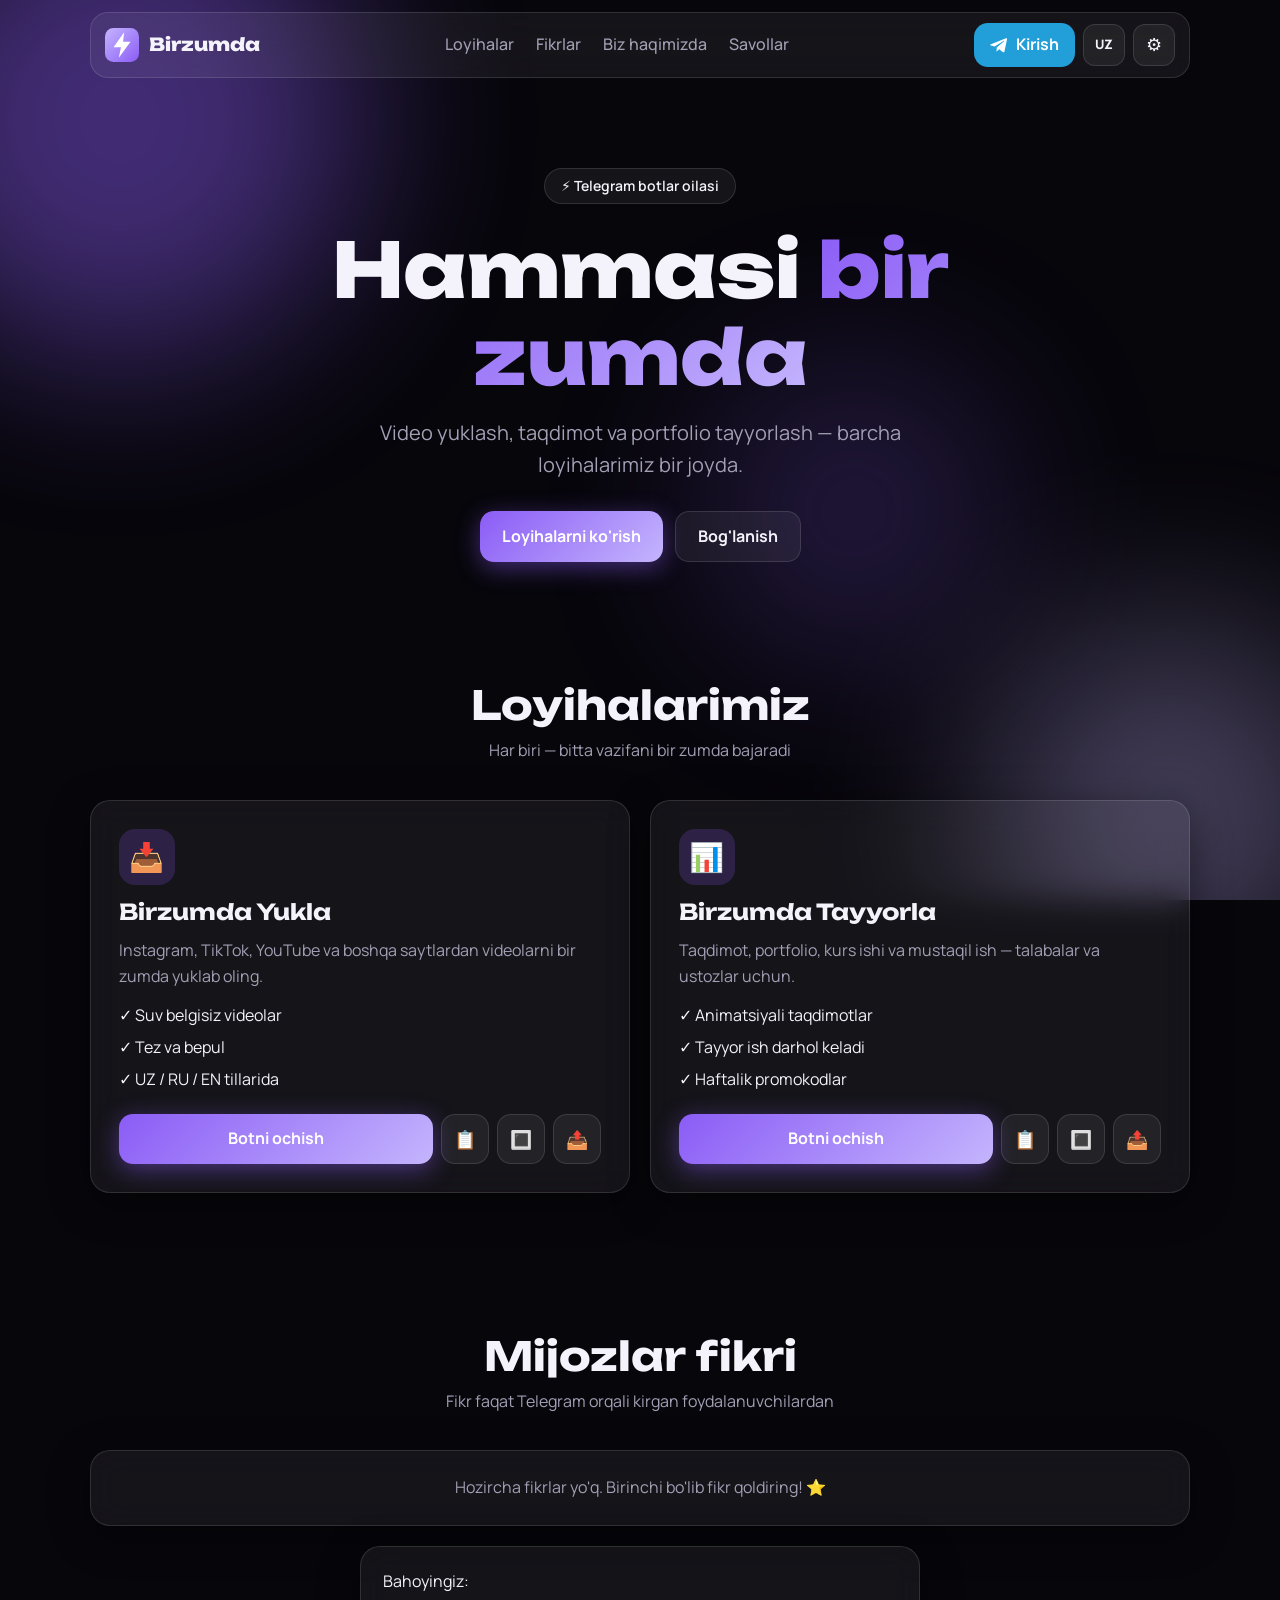
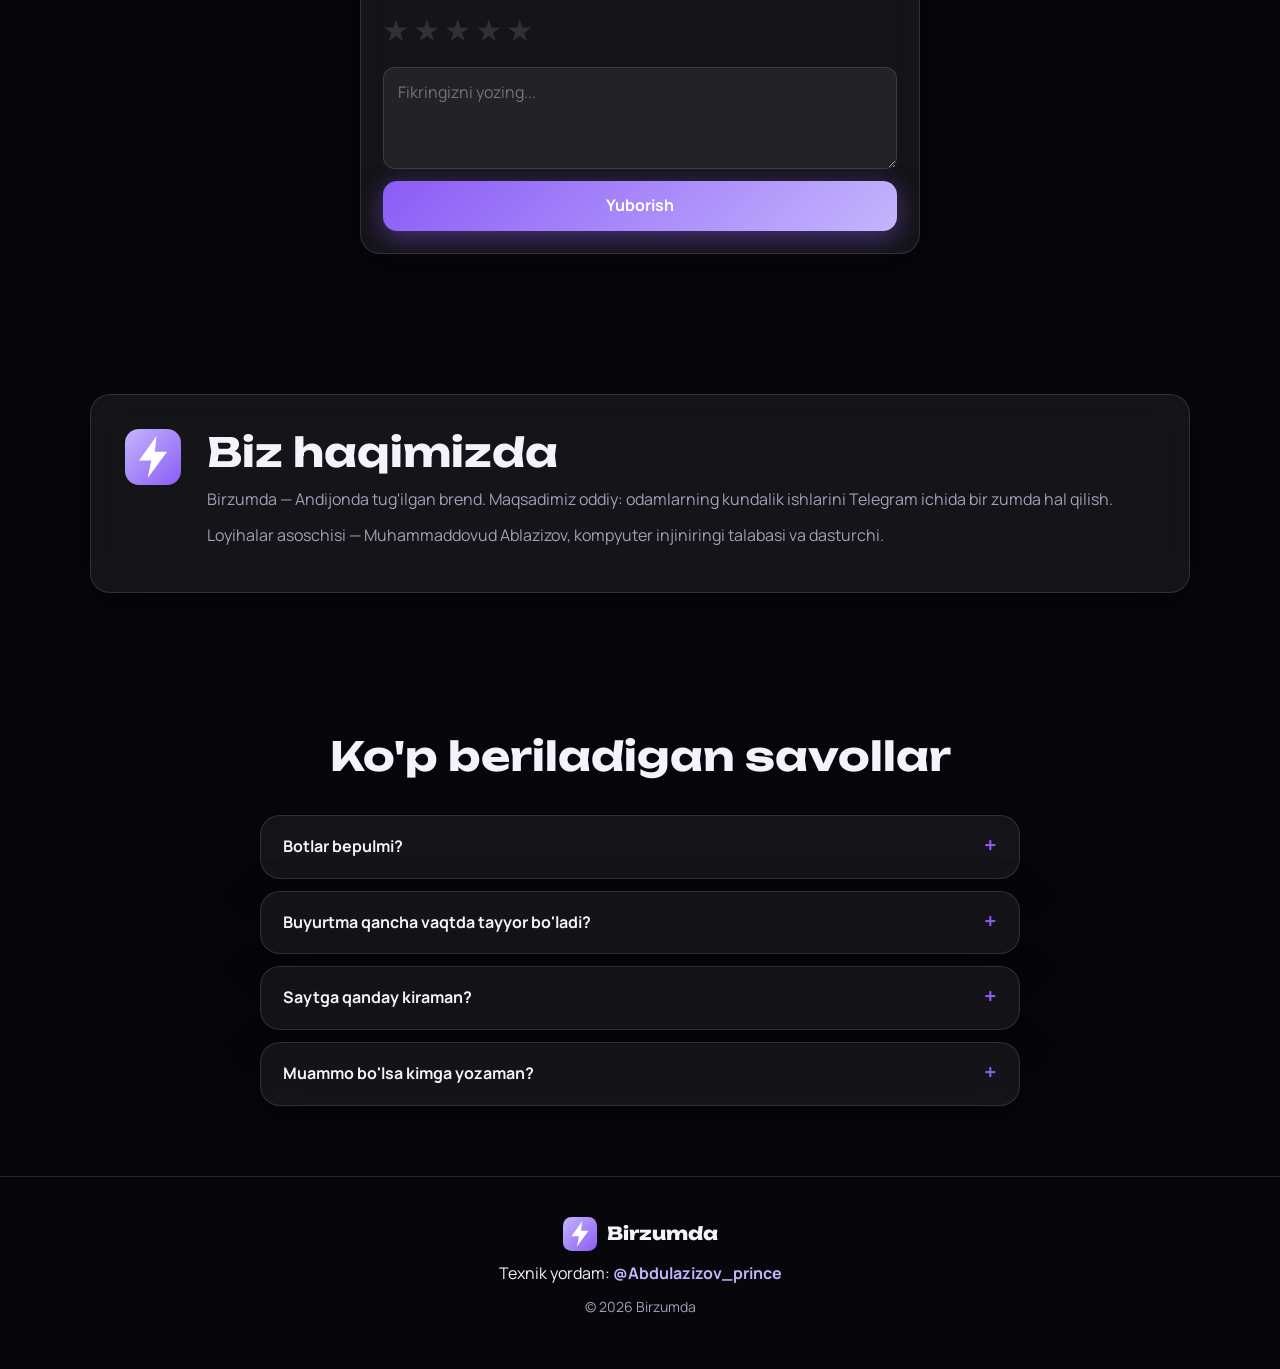
==== index.html @ 72dd06bc "8 ta jonli mavzu, bosish animatsiyalari, Zumik maskot, foydali tugmalar Co-Authored-By: Claude Opus " ====
<!DOCTYPE html>
<html lang="uz" data-theme="kosmos" data-accent="auto">
<head>
  <meta charset="UTF-8">
  <meta name="viewport" content="width=device-width, initial-scale=1.0">
  <title>Birzumda — barcha loyihalar bir joyda</title>
  <meta name="description" content="Birzumda — Telegram botlar: Birzumda Yukla (video yuklash) va Birzumda Tayyorla (taqdimot, portfolio, kurs ishi).">
  <link rel="icon" href="data:image/svg+xml,%3Csvg xmlns='http://www.w3.org/2000/svg' viewBox='0 0 64 64'%3E%3Cdefs%3E%3ClinearGradient id='g' x1='0' y1='0' x2='1' y2='1'%3E%3Cstop offset='0' stop-color='%23a78bfa'/%3E%3Cstop offset='1' stop-color='%236d28d9'/%3E%3C/linearGradient%3E%3C/defs%3E%3Crect width='64' height='64' rx='16' fill='url(%23g)'/%3E%3Cpath d='M36 8 16 36h14l-4 20 22-30H34z' fill='white'/%3E%3C/svg%3E">
  <link rel="preconnect" href="https://fonts.googleapis.com">
  <link rel="preconnect" href="https://fonts.gstatic.com" crossorigin>
  <link href="https://fonts.googleapis.com/css2?family=Unbounded:wght@600;800&family=Manrope:wght@400;500;700&display=swap" rel="stylesheet">
  <link rel="stylesheet" href="style.css">
</head>
<body>
  <div class="progress" id="progress"></div>

  <!-- 1. Загрузочный экран -->
  <div id="loader">
    <div class="loader-logo">
      <svg viewBox="0 0 64 64" class="logo-icon big"><use href="#logo"/></svg>
      <span>Birzumda</span>
    </div>
    <div class="loader-bar"><i></i></div>
  </div>

  <!-- SVG логотип (используется несколько раз через <use>) -->
  <svg width="0" height="0" style="position:absolute">
    <defs>
      <linearGradient id="logoGrad" x1="0" y1="0" x2="1" y2="1">
        <stop offset="0" stop-color="var(--accent-2)"/>
        <stop offset="1" stop-color="var(--accent)"/>
      </linearGradient>
      <symbol id="logo" viewBox="0 0 64 64">
        <rect width="64" height="64" rx="16" fill="url(#logoGrad)"/>
        <path d="M36 8 16 36h14l-4 20 22-30H34z" fill="#fff"/>
      </symbol>
    </defs>
  </svg>

  <!-- 2. Анимированный фон -->
  <div class="bg">
    <div class="blob b1"></div>
    <div class="blob b2"></div>
    <div class="blob b3"></div>
    <canvas id="particles"></canvas>
  </div>

  <!-- 3. Шапка -->
  <header class="header">
    <a href="#top" class="brand">
      <svg viewBox="0 0 64 64" class="logo-icon"><use href="#logo"/></svg>
      <span>Birzumda</span>
    </a>
    <nav class="nav">
      <a href="#projects" data-i18n="nav_projects">Loyihalar</a>
      <a href="#reviews" data-i18n="nav_reviews">Fikrlar</a>
      <a href="#about" data-i18n="nav_about">Biz haqimizda</a>
      <a href="#faq" data-i18n="nav_faq">Savollar</a>
    </nav>
    <div class="header-actions">
      <button class="btn btn-tg" id="loginBtn">
        <svg viewBox="0 0 24 24" width="18" height="18"><path fill="currentColor" d="M9.04 15.47 8.67 20.6c.53 0 .76-.23 1.04-.5l2.5-2.39 5.18 3.79c.95.53 1.62.25 1.88-.87l3.4-15.96c.31-1.41-.5-1.97-1.43-1.62L1.3 10.86c-1.37.53-1.35 1.3-.23 1.65l5.13 1.6L18.1 6.66c.56-.37 1.07-.17.65.2z"/></svg>
        <span data-i18n="login">Kirish</span>
      </button>
      <button class="icon-btn lang-btn" id="langQuick" aria-label="Til">UZ</button>
      <button class="icon-btn" id="settingsBtn" aria-label="Sozlamalar">⚙️</button>
    </div>
  </header>

  <!-- 4. Панель настроек -->
  <div class="overlay" id="overlay"></div>
  <aside class="settings" id="settings">
    <div class="settings-head">
      <h3 data-i18n="settings">Sozlamalar</h3>
      <button class="icon-btn" id="closeSettings" aria-label="Yopish">✕</button>
    </div>

    <div class="setting">
      <p data-i18n="theme">Mavzu</p>
      <div class="themes" id="themeList"></div>
    </div>

    <div class="setting">
      <p data-i18n="color">Rang</p>
      <div class="colors" id="colorSwitch">
        <button data-accent-set="auto" class="auto" aria-label="Avto"></button>
        <button data-accent-set="purple" style="--c:#8b5cf6" aria-label="Binafsha"></button>
        <button data-accent-set="blue" style="--c:#3b82f6" aria-label="Ko'k"></button>
        <button data-accent-set="green" style="--c:#10b981" aria-label="Yashil"></button>
        <button data-accent-set="pink" style="--c:#ec4899" aria-label="Pushti"></button>
        <button data-accent-set="gold" style="--c:#f59e0b" aria-label="Oltin"></button>
      </div>
    </div>

    <div class="setting">
      <p data-i18n="language">Til</p>
      <div class="segmented" id="langSwitch">
        <button data-lang-set="uz">🇺🇿 UZ</button>
        <button data-lang-set="ru">🇷🇺 RU</button>
        <button data-lang-set="en">🇬🇧 EN</button>
      </div>
    </div>

    <div class="setting">
      <p data-i18n="anim">Animatsiyalar</p>
      <div class="segmented">
        <button data-fx-set="full">✨ <span data-i18n="anim_full">To'liq</span></button>
        <button data-fx-set="lite">🍃 <span data-i18n="anim_lite">Yengil</span></button>
      </div>
    </div>

    <div class="setting">
      <p data-i18n="mascot">Zumik (maskot)</p>
      <div class="segmented">
        <button data-mascot-set="on">⚡ <span data-i18n="on">Yoqilgan</span></button>
        <button data-mascot-set="off">💤 <span data-i18n="off">O'chirilgan</span></button>
      </div>
    </div>

    <button class="reset-btn" id="resetBtn" data-i18n="reset">Sozlamalarni tiklash</button>
  </aside>

  <main id="top">

    <!-- 5. Главный экран -->
    <section class="hero">
      <span class="badge reveal" data-i18n="hero_badge">⚡ Telegram botlar oilasi</span>
      <h1 class="reveal" data-i18n-html="hero_title">Hammasi <span class="grad">bir zumda</span></h1>
      <p class="hero-sub reveal" data-i18n="hero_sub">Video yuklash, taqdimot va portfolio tayyorlash — barcha loyihalarimiz bir joyda.</p>
      <div class="hero-cta reveal">
        <a href="#projects" class="btn btn-primary" data-i18n="hero_btn">Loyihalarni ko'rish</a>
        <a href="https://t.me/Abdulazizov_prince" class="btn btn-ghost" target="_blank" rel="noopener" data-i18n="hero_contact">Bog'lanish</a>
      </div>

      <div class="stats reveal" hidden>
        <div class="stat glass">
          <b data-count="users">—</b>
          <span data-i18n="stat_users">foydalanuvchi</span>
        </div>
        <div class="stat glass">
          <b data-count="downloads">—</b>
          <span data-i18n="stat_downloads">video yuklandi</span>
        </div>
        <div class="stat glass">
          <b data-count="orders">—</b>
          <span data-i18n="stat_orders">buyurtma bajarildi</span>
        </div>
      </div>
    </section>

    <!-- 6. Проекты -->
    <section class="section" id="projects">
      <h2 class="reveal" data-i18n="projects_title">Loyihalarimiz</h2>
      <p class="section-sub reveal" data-i18n="projects_sub">Har biri — bitta vazifani bir zumda bajaradi</p>

      <div class="cards">
        <article class="card glass reveal" data-bot="yukla">
          <div class="card-top">
            <div class="card-icon">📥</div>
            <span class="status" data-status="yukla"><i></i><em data-i18n="status_check">Tekshirilmoqda</em></span>
          </div>
          <h3>Birzumda Yukla</h3>
          <p data-i18n="yukla_desc">Instagram, TikTok, YouTube va boshqa saytlardan videolarni bir zumda yuklab oling.</p>
          <ul class="features">
            <li data-i18n="yukla_f1">✓ Suv belgisiz videolar</li>
            <li data-i18n="yukla_f2">✓ Tez va bepul</li>
            <li data-i18n="yukla_f3">✓ UZ / RU / EN tillarida</li>
          </ul>
          <div class="card-actions">
            <a href="https://t.me/Birzumda_Yukla_bot" class="btn btn-primary" target="_blank" rel="noopener" data-i18n="open_bot">Botni ochish</a>
            <button class="mini-btn" data-copy-link="Birzumda_Yukla_bot" aria-label="Copy">📋</button>
            <button class="mini-btn" data-qr="Birzumda_Yukla_bot" aria-label="QR">🔳</button>
            <button class="mini-btn" data-share="Birzumda_Yukla_bot" aria-label="Share">📤</button>
          </div>
        </article>

        <article class="card glass reveal" data-bot="tayyorla">
          <div class="card-top">
            <div class="card-icon">📊</div>
            <span class="status" data-status="tayyorla"><i></i><em data-i18n="status_check">Tekshirilmoqda</em></span>
          </div>
          <h3>Birzumda Tayyorla</h3>
          <p data-i18n="tayyorla_desc">Taqdimot, portfolio, kurs ishi va mustaqil ish — talabalar va ustozlar uchun.</p>
          <ul class="features">
            <li data-i18n="tayyorla_f1">✓ Animatsiyali taqdimotlar</li>
            <li data-i18n="tayyorla_f2">✓ Tayyor ish darhol keladi</li>
            <li data-i18n="tayyorla_f3">✓ Haftalik promokodlar</li>
          </ul>
          <div class="card-actions">
            <a href="https://t.me/Birzumda_Tayyorla_bot" class="btn btn-primary" target="_blank" rel="noopener" data-i18n="open_bot">Botni ochish</a>
            <button class="mini-btn" data-copy-link="Birzumda_Tayyorla_bot" aria-label="Copy">📋</button>
            <button class="mini-btn" data-qr="Birzumda_Tayyorla_bot" aria-label="QR">🔳</button>
            <button class="mini-btn" data-share="Birzumda_Tayyorla_bot" aria-label="Share">📤</button>
          </div>
        </article>
      </div>
    </section>

    <!-- 7. Отзывы -->
    <section class="section" id="reviews">
      <h2 class="reveal" data-i18n="reviews_title">Mijozlar fikri</h2>
      <p class="section-sub reveal" data-i18n="reviews_sub">Fikr faqat Telegram orqali kirgan foydalanuvchilardan</p>

      <div class="reviews" id="reviewsList"></div>

      <form class="review-form glass reveal" id="reviewForm">
        <p data-i18n="your_rating">Bahoyingiz:</p>
        <div class="stars-input" id="starsInput">
          <button type="button" data-star="1">★</button>
          <button type="button" data-star="2">★</button>
          <button type="button" data-star="3">★</button>
          <button type="button" data-star="4">★</button>
          <button type="button" data-star="5">★</button>
        </div>
        <textarea id="reviewText" rows="3" maxlength="400" data-i18n-ph="review_ph" placeholder="Fikringizni yozing..."></textarea>
        <button class="btn btn-primary" type="submit" data-i18n="send">Yuborish</button>
      </form>
    </section>

    <!-- 8. О нас -->
    <section class="section" id="about">
      <div class="about glass reveal">
        <div class="about-icon"><svg viewBox="0 0 64 64" class="logo-icon big"><use href="#logo"/></svg></div>
        <div>
          <h2 data-i18n="about_title">Biz haqimizda</h2>
          <p data-i18n="about_p1">Birzumda — Andijonda tug'ilgan brend. Maqsadimiz oddiy: odamlarning kundalik ishlarini Telegram ichida bir zumda hal qilish.</p>
          <p data-i18n="about_p2">Loyihalar asoschisi — Muhammaddovud Ablazizov, kompyuter injiniringi talabasi va dasturchi.</p>
        </div>
      </div>
    </section>

    <!-- 9. FAQ -->
    <section class="section" id="faq">
      <h2 class="reveal" data-i18n="faq_title">Ko'p beriladigan savollar</h2>
      <div class="faq">
        <details class="glass reveal"><summary data-i18n="q1">Botlar bepulmi?</summary><p data-i18n="a1">Birzumda Yukla to'liq bepul. Birzumda Tayyorla'da ishlar tarifga qarab pullik, lekin haftalik promokodlar bor.</p></details>
        <details class="glass reveal"><summary data-i18n="q2">Buyurtma qancha vaqtda tayyor bo'ladi?</summary><p data-i18n="a2">To'lov tasdiqlangandan so'ng tayyor ish darhol botga yuboriladi.</p></details>
        <details class="glass reveal"><summary data-i18n="q3">Saytga qanday kiraman?</summary><p data-i18n="a3">"Kirish" tugmasini bosing va Telegram orqali tasdiqlang. Parol kerak emas.</p></details>
        <details class="glass reveal"><summary data-i18n="q4">Muammo bo'lsa kimga yozaman?</summary><p data-i18n="a4">Texnik yordam: @Abdulazizov_prince</p></details>
      </div>
    </section>
  </main>

  <!-- 10. Подвал -->
  <footer class="footer">
    <div class="brand"><svg viewBox="0 0 64 64" class="logo-icon"><use href="#logo"/></svg><span>Birzumda</span></div>
    <p><span data-i18n="support">Texnik yordam:</span> <a href="https://t.me/Abdulazizov_prince" target="_blank" rel="noopener">@Abdulazizov_prince</a></p>
    <p class="muted">© <span id="year"></span> Birzumda</p>
  </footer>

  <!-- Кнопка «наверх» с кольцом прогресса -->
  <button class="totop" id="totop" aria-label="Yuqoriga">
    <svg viewBox="0 0 52 52"><circle cx="26" cy="26" r="24" id="totopRing"/></svg>↑
  </button>

  <!-- Нижнее меню для телефона -->
  <nav class="bnav" id="bnav">
    <a href="#top" data-sec="top"><i>🏠</i><span data-i18n="bn_home">Asosiy</span></a>
    <a href="#projects" data-sec="projects"><i>🤖</i><span data-i18n="bn_projects">Botlar</span></a>
    <a href="#reviews" data-sec="reviews"><i>⭐</i><span data-i18n="bn_reviews">Fikrlar</span></a>
    <a href="#" id="bnavLogin"><i>👤</i><span data-i18n="login">Kirish</span></a>
  </nav>

  <!-- Окно с QR-кодом -->
  <div class="modal" id="qrModal">
    <div class="modal-box glass">
      <h3 id="qrTitle">QR</h3>
      <div class="qr" id="qrBox"></div>
      <p class="muted" data-i18n="qr_hint">Kamerani QR kodga qarating — bot ochiladi</p>
      <button class="btn btn-ghost" id="qrClose" data-i18n="close">Yopish</button>
    </div>
  </div>

  <div class="toast" id="toast"></div>

  <script src="core.js"></script>
  <script src="fx.js"></script>
  <script src="script.js"></script>
</body>
</html>
---- style.css ----
/* =========================================
   Birzumda — стили сайта
   ========================================= */

/* ---------- 1. Переменные: 8 тем + акцентный цвет ---------- */
:root {
  --radius: 20px;
  --font-title: 'Unbounded', sans-serif;
  --font-text: 'Manrope', system-ui, sans-serif;
}

/* Тёмные темы: общие значения */
[data-theme="kosmos"], [data-theme="okean"], [data-theme="neon"], [data-theme="qish"],
[data-theme="lava"], [data-theme="orman"] {
  --text: #f4f2fa; --muted: #a39fb5;
  --glass: rgba(255, 255, 255, 0.06); --glass-border: rgba(255, 255, 255, 0.12);
  --shadow: 0 10px 40px rgba(0, 0, 0, 0.45);
  --strong: var(--accent-2); --blob-op: .45;
  color-scheme: dark;
}
/* Светлые темы: общие значения */
[data-theme="light"], [data-theme="sakura"] {
  --glass: rgba(255, 255, 255, 0.6); --glass-border: rgba(255, 255, 255, 0.9);
  --strong: var(--accent); --blob-op: .25;
  color-scheme: light;
}

/* 1 Kosmos — звёзды и созвездия */
[data-theme="kosmos"] { --bg: #07060b; --accent: #8b5cf6; --accent-2: #c4b5fd; }
/* 2 Kunduzgi — светлая, пузырьки */
[data-theme="light"]  { --bg: #f5f3fb; --text: #16121f; --muted: #5e5872; --accent: #7c3aed; --accent-2: #a78bfa;
                        --shadow: 0 10px 40px rgba(60, 40, 120, 0.12); }
/* 3 Okean — пузырьки поднимаются */
[data-theme="okean"]  { --bg: #021420; --accent: #06b6d4; --accent-2: #67e8f9; --muted: #8fb3c4; }
/* 4 Neon — ретро-сетка */
[data-theme="neon"]   { --bg: #0a0014; --accent: #ff2bd6; --accent-2: #22d3ee; --muted: #b09ac4; }
/* 5 Qish — падает снег */
[data-theme="qish"]   { --bg: #0b1220; --accent: #60a5fa; --accent-2: #dbeafe; --muted: #9fb0c8; }
/* 6 Lava — летят искры */
[data-theme="lava"]   { --bg: #120604; --accent: #f97316; --accent-2: #fbbf24; --muted: #c4a493; }
/* 7 O'rmon — светлячки */
[data-theme="orman"]  { --bg: #04110a; --accent: #22c55e; --accent-2: #bef264; --muted: #96b8a2; }
/* 8 Sakura — падают лепестки */
[data-theme="sakura"] { --bg: #fff1f5; --text: #3b0a1e; --muted: #8a5a6c; --accent: #ec4899; --accent-2: #f9a8d4;
                        --shadow: 0 10px 40px rgba(190, 24, 93, 0.12); }

/* Свой акцентный цвет (если выбран не «Avto») — перекрывает цвет темы */
[data-accent="purple"] { --accent: #8b5cf6; --accent-2: #c4b5fd; }
[data-accent="blue"]   { --accent: #3b82f6; --accent-2: #93c5fd; }
[data-accent="green"]  { --accent: #10b981; --accent-2: #6ee7b7; }
[data-accent="pink"]   { --accent: #ec4899; --accent-2: #f9a8d4; }
[data-accent="gold"]   { --accent: #f59e0b; --accent-2: #fde68a; }

/* ---------- 2. Базовые стили ---------- */
* { box-sizing: border-box; margin: 0; padding: 0; }
[hidden] { display: none !important; }
html { scroll-behavior: smooth; }
body {
  font-family: var(--font-text);
  background: var(--bg);
  color: var(--text);
  line-height: 1.6;
  overflow-x: hidden;
  transition: background .4s, color .4s;
}
a { color: inherit; text-decoration: none; }
button { font: inherit; color: inherit; cursor: pointer; border: none; background: none; }
h1, h2, h3 { font-family: var(--font-title); line-height: 1.15; }

/* ---------- 3. Загрузочный экран ---------- */
#loader {
  position: fixed; inset: 0; z-index: 100;
  display: flex; flex-direction: column; align-items: center; justify-content: center; gap: 24px;
  background: var(--bg);
  transition: opacity .5s, visibility .5s;
}
#loader.hide { opacity: 0; visibility: hidden; }
.loader-logo { display: flex; align-items: center; gap: 14px; font-family: var(--font-title); font-size: 28px; font-weight: 800; animation: pulse 1s ease-in-out infinite; }
.loader-bar { width: 160px; height: 4px; border-radius: 4px; background: var(--glass-border); overflow: hidden; }
.loader-bar i { display: block; height: 100%; width: 0; background: var(--accent); animation: load 1s ease forwards; }
@keyframes load { to { width: 100%; } }
@keyframes pulse { 50% { transform: scale(1.05); } }

/* ---------- 4. Анимированный фон ---------- */
.bg { position: fixed; inset: 0; z-index: -1; overflow: hidden; }
.blob {
  position: absolute; border-radius: 50%;
  filter: blur(90px); opacity: var(--blob-op);
  background: var(--accent);
  animation: float 18s ease-in-out infinite;
}
.b1 { width: 480px; height: 480px; top: -120px; left: -120px; }
.b2 { width: 380px; height: 380px; bottom: -100px; right: -80px; background: var(--accent-2); animation-delay: -6s; opacity: calc(var(--blob-op) * .7); }
.b3 { width: 300px; height: 300px; top: 40%; left: 55%; animation-delay: -12s; opacity: calc(var(--blob-op) * .5); }
@keyframes float {
  0%, 100% { transform: translate(0, 0) scale(1); }
  33% { transform: translate(80px, 60px) scale(1.1); }
  66% { transform: translate(-60px, 40px) scale(.95); }
}
#particles { position: absolute; inset: 0; width: 100%; height: 100%; }

/* ---------- 5. Стекло (glassmorphism) ---------- */
.glass {
  background: var(--glass);
  border: 1px solid var(--glass-border);
  backdrop-filter: blur(16px);
  -webkit-backdrop-filter: blur(16px);
  border-radius: var(--radius);
  box-shadow: var(--shadow);
}

/* ---------- 6. Кнопки ---------- */
.btn {
  display: inline-flex; align-items: center; justify-content: center; gap: 8px;
  padding: 12px 22px; border-radius: 14px; font-weight: 700;
  transition: transform .2s, box-shadow .2s, background .2s;
}
.btn:hover { transform: translateY(-2px); }
.btn-primary {
  background: linear-gradient(135deg, var(--accent), var(--accent-2));
  color: #fff;
  box-shadow: 0 6px 24px color-mix(in srgb, var(--accent) 45%, transparent);
}
.btn-ghost { border: 1px solid var(--glass-border); background: var(--glass); }
.btn-tg { background: #229ed9; color: #fff; padding: 9px 16px; }
.btn.full { width: 100%; }
.icon-btn {
  width: 42px; height: 42px; border-radius: 12px; font-size: 18px;
  background: var(--glass); border: 1px solid var(--glass-border);
  display: grid; place-items: center;
  transition: transform .3s;
}
.icon-btn:hover { transform: rotate(45deg); }

/* ---------- 7. Шапка ---------- */
.header {
  position: sticky; top: 12px; z-index: 20;
  margin: 12px auto 0; width: min(1100px, calc(100% - 24px));
  display: flex; align-items: center; justify-content: space-between; gap: 12px;
  padding: 10px 14px;
  background: var(--glass); border: 1px solid var(--glass-border);
  backdrop-filter: blur(16px); -webkit-backdrop-filter: blur(16px);
  border-radius: 18px;
}
.brand { display: flex; align-items: center; gap: 10px; font-family: var(--font-title); font-weight: 800; font-size: 18px; }
.logo-icon { width: 34px; height: 34px; }
.logo-icon.big { width: 56px; height: 56px; }
.nav { display: flex; gap: 22px; font-weight: 500; color: var(--muted); }
.nav a:hover { color: var(--text); }
.header-actions { display: flex; align-items: center; gap: 8px; }

/* ---------- 8. Панель настроек ---------- */
.overlay { position: fixed; inset: 0; z-index: 30; background: rgba(0,0,0,.4); opacity: 0; visibility: hidden; transition: .3s; }
.overlay.show { opacity: 1; visibility: visible; }
.settings {
  position: fixed; top: 0; right: 0; z-index: 40;
  width: min(340px, 88vw); height: 100%;
  padding: 24px; display: flex; flex-direction: column; gap: 26px;
  background: var(--bg); border-left: 1px solid var(--glass-border);
  transform: translateX(100%); transition: transform .35s cubic-bezier(.2,.8,.2,1);
}
.settings.open { transform: translateX(0); }
.settings-head { display: flex; justify-content: space-between; align-items: center; }
.setting p { font-weight: 700; margin-bottom: 10px; color: var(--muted); font-size: 14px; text-transform: uppercase; letter-spacing: .05em; }
.segmented { display: flex; gap: 6px; padding: 4px; border-radius: 14px; background: var(--glass); border: 1px solid var(--glass-border); }
.segmented button { flex: 1; padding: 10px 6px; border-radius: 10px; font-weight: 600; font-size: 14px; transition: .2s; }
.segmented button.active { background: var(--accent); color: #fff; }
.colors { display: flex; gap: 12px; }
.colors button {
  width: 42px; height: 42px; border-radius: 50%; background: var(--c);
  border: 3px solid transparent; transition: transform .2s;
}
.colors button.active { border-color: var(--text); transform: scale(1.12); }

/* ---------- 9. Главный экран ---------- */
.hero { text-align: center; padding: 90px 20px 50px; max-width: 900px; margin: 0 auto; }
.badge { display: inline-block; padding: 6px 16px; border-radius: 99px; background: var(--glass); border: 1px solid var(--glass-border); font-weight: 600; font-size: 14px; }
.hero h1 { font-size: clamp(38px, 8vw, 76px); font-weight: 800; margin: 22px 0 16px; }
.grad { background: linear-gradient(135deg, var(--accent), var(--accent-2)); -webkit-background-clip: text; background-clip: text; color: transparent; }
.hero-sub { font-size: clamp(16px, 2.4vw, 20px); color: var(--muted); max-width: 600px; margin: 0 auto 30px; }
.hero-cta { display: flex; gap: 12px; justify-content: center; flex-wrap: wrap; }

.stats { display: grid; grid-template-columns: repeat(3, 1fr); gap: 14px; margin-top: 54px; }
.stat { padding: 20px 10px; }
.stat b { display: block; font-family: var(--font-title); font-size: clamp(22px, 4vw, 34px); color: var(--strong); }
.stat span { color: var(--muted); font-size: 14px; }

/* ---------- 10. Секции ---------- */
.section { width: min(1100px, calc(100% - 32px)); margin: 0 auto; padding: 70px 0; }
.section h2 { font-size: clamp(26px, 4.5vw, 40px); text-align: center; }
.section-sub { text-align: center; color: var(--muted); margin: 10px 0 36px; }

/* ---------- 11. Карточки ботов ---------- */
.cards { display: grid; grid-template-columns: repeat(auto-fit, minmax(300px, 1fr)); gap: 20px; }
.card { padding: 28px; display: flex; flex-direction: column; gap: 14px; transition: transform .35s, box-shadow .35s, border-color .35s; }
.card:hover {
  transform: translateY(-6px);
  border-color: color-mix(in srgb, var(--accent) 60%, transparent);
  box-shadow: 0 16px 50px color-mix(in srgb, var(--accent) 30%, transparent);
}
.card-top { display: flex; justify-content: space-between; align-items: center; }
.card-icon { width: 56px; height: 56px; border-radius: 16px; display: grid; place-items: center; font-size: 28px; background: color-mix(in srgb, var(--accent) 20%, transparent); }
.card h3 { font-size: 22px; }
.card > p { color: var(--muted); }
.features { list-style: none; display: grid; gap: 6px; margin-bottom: 8px; }

/* Статус бота */
.status { display: inline-flex; align-items: center; gap: 7px; font-size: 13px; font-weight: 600; padding: 5px 12px; border-radius: 99px; background: var(--glass); border: 1px solid var(--glass-border); }
.status em { font-style: normal; }
.status i { width: 8px; height: 8px; border-radius: 50%; background: #9ca3af; }
.status.online i { background: #22c55e; box-shadow: 0 0 0 0 #22c55e; animation: ping 1.6s infinite; }
.status.offline i { background: #ef4444; }
@keyframes ping { 0% { box-shadow: 0 0 0 0 rgba(34,197,94,.6); } 100% { box-shadow: 0 0 0 10px rgba(34,197,94,0); } }

/* ---------- 12. Отзывы ---------- */
.reviews { display: grid; grid-template-columns: repeat(auto-fit, minmax(260px, 1fr)); gap: 16px; margin-bottom: 20px; }
.review { padding: 20px; }
.review-head { display: flex; align-items: center; gap: 10px; margin-bottom: 8px; }
.avatar { width: 38px; height: 38px; border-radius: 50%; display: grid; place-items: center; font-weight: 800; color: #fff; background: linear-gradient(135deg, var(--accent), var(--accent-2)); }
.stars { color: #fbbf24; letter-spacing: 2px; }
.empty { text-align: center; color: var(--muted); padding: 24px; grid-column: 1 / -1; }
.review-form { max-width: 560px; margin: 0 auto; padding: 22px; display: grid; gap: 12px; }
.stars-input { display: flex; gap: 4px; }
.stars-input button { font-size: 30px; color: var(--glass-border); transition: transform .15s, color .15s; }
.stars-input button.on { color: #fbbf24; }
.stars-input button:hover { transform: scale(1.2); }
textarea {
  width: 100%; padding: 12px 14px; border-radius: 12px; resize: vertical;
  font: inherit; color: var(--text);
  background: var(--glass); border: 1px solid var(--glass-border);
}
textarea:focus { outline: 2px solid var(--accent); }

/* ---------- 13. О нас ---------- */
.about { display: flex; gap: 26px; padding: 34px; align-items: flex-start; }
.about h2 { text-align: left; margin-bottom: 12px; }
.about p { color: var(--muted); margin-bottom: 10px; }

/* ---------- 14. FAQ ---------- */
.faq { max-width: 760px; margin: 36px auto 0; display: grid; gap: 12px; }
.faq details { padding: 18px 22px; }
.faq summary { font-weight: 700; cursor: pointer; list-style: none; display: flex; justify-content: space-between; gap: 10px; }
.faq summary::after { content: '+'; font-size: 22px; line-height: 1; color: var(--accent); transition: transform .3s; }
.faq details[open] summary::after { transform: rotate(45deg); }
.faq details p { color: var(--muted); margin-top: 10px; }

/* ---------- 15. Подвал ---------- */
.footer { text-align: center; padding: 40px 20px 50px; display: grid; gap: 10px; justify-items: center; border-top: 1px solid var(--glass-border); }
.footer a { color: var(--strong); font-weight: 700; }
.muted { color: var(--muted); font-size: 14px; }

/* ---------- 16. Уведомление (toast) ---------- */
.toast {
  position: fixed; left: 50%; bottom: 24px; z-index: 60;
  transform: translate(-50%, 120px);
  padding: 12px 20px; border-radius: 14px; max-width: 90vw;
  background: var(--text); color: var(--bg); font-weight: 600;
  transition: transform .35s;
}
.toast:not(.show) { visibility: hidden; }
.toast.show { transform: translate(-50%, 0); }

/* ---------- 17. Анимация появления при прокрутке ---------- */
.reveal { opacity: 0; transform: translateY(30px); transition: opacity .7s ease, transform .7s ease; }
.reveal.visible { opacity: 1; transform: none; }

/* ---------- 18. Телефоны ---------- */
@media (max-width: 760px) {
  .nav { display: none; }
  .btn-tg span { display: none; }
  .stats { grid-template-columns: 1fr; }
  .about { flex-direction: column; padding: 24px; }
  .hero { padding-top: 60px; }
}


/* ---------- 19. Кабинет и админ-панель ---------- */
.page { width: min(900px, calc(100% - 32px)); margin: 30px auto 60px; display: grid; gap: 18px; }
.page h1 { font-size: clamp(24px, 5vw, 34px); }
.page h2 { font-size: 20px; margin-bottom: 12px; }
.profile { display: flex; align-items: center; gap: 18px; padding: 24px; }
.avatar.big { width: 64px; height: 64px; font-size: 26px; flex-shrink: 0; }
.notice { padding: 18px 22px; display: flex; gap: 14px; align-items: center; justify-content: space-between; flex-wrap: wrap; }
.kpis { display: grid; grid-template-columns: repeat(auto-fit, minmax(220px, 1fr)); gap: 14px; }
.kpi { padding: 20px; display: grid; gap: 6px; align-content: start; }
.kpi > span { color: var(--muted); font-weight: 600; }
.kpi b { font-family: var(--font-title); font-size: 24px; }
.kpi small { font-size: 13px; }
.block { padding: 22px; }
.copy-row { display: flex; gap: 8px; margin: 14px 0; }
.copy-row input {
  flex: 1; min-width: 0; padding: 12px 14px; border-radius: 12px; font: inherit; color: var(--text);
  background: var(--glass); border: 1px solid var(--glass-border);
}
.btn.small { padding: 8px 14px; font-size: 14px; }
.order-row { display: flex; justify-content: space-between; align-items: center; gap: 12px; padding: 14px 0; border-bottom: 1px solid var(--glass-border); }
.order-row:last-child { border-bottom: none; }
.order-row p { font-size: 14px; }
.pill { white-space: nowrap; font-size: 13px; font-weight: 700; padding: 6px 12px; border-radius: 99px; background: var(--glass); border: 1px solid var(--glass-border); }
.pill.st-done { color: #22c55e; }
.pill.st-rejected { color: #ef4444; }
.pill.st-work { color: #f59e0b; }
code { font-family: ui-monospace, monospace; background: color-mix(in srgb, var(--accent) 18%, transparent); padding: 2px 8px; border-radius: 8px; }
.tg-login { display: flex; align-items: center; }
@media (max-width: 560px) {
  .order-row { flex-direction: column; align-items: flex-start; }
  .header .btn-ghost { padding: 9px 12px; }
}


/* ---------- 20. Анимации нажатий ---------- */
.btn, .icon-btn, .card, .segmented button, .theme-card, .colors button, .bnav a, .mini-btn { position: relative; overflow: hidden; -webkit-tap-highlight-color: transparent; }
.btn:active, .icon-btn:active, .mini-btn:active, .segmented button:active, .bnav a:active { transform: scale(.94); }
.theme-card:active, .colors button:active { transform: scale(.92); }
.ripple {
  position: absolute; border-radius: 50%; pointer-events: none;
  width: 20px; height: 20px; margin: -10px 0 0 -10px;
  background: currentColor; opacity: .35;
  animation: ripple .6s ease-out forwards;
}
@keyframes ripple { to { transform: scale(var(--s, 18)); opacity: 0; } }
.spark {
  position: fixed; z-index: 90; width: 7px; height: 7px; border-radius: 50%; pointer-events: none;
  background: var(--accent-2); box-shadow: 0 0 8px var(--accent);
  animation: spark .55s ease-out forwards;
}
@keyframes spark { to { transform: translate(var(--dx), var(--dy)) scale(.2); opacity: 0; } }
.stars-input button.pop { animation: pop .35s ease; }
@keyframes pop { 50% { transform: scale(1.5) rotate(-12deg); } }
.faq details[open] p { animation: fadeDown .35s ease; }
@keyframes fadeDown { from { opacity: 0; transform: translateY(-6px); } }
.toast.show { animation: toastIn .4s cubic-bezier(.2,1.4,.4,1); }
@keyframes toastIn { from { transform: translate(-50%, 40px) scale(.9); } }

/* смена темы — круг от места нажатия */
::view-transition-old(root), ::view-transition-new(root) { animation: none; mix-blend-mode: normal; }
::view-transition-new(root) { animation: reveal-circle .7s ease-in-out; }
@keyframes reveal-circle {
  from { clip-path: circle(0 at var(--vx, 50%) var(--vy, 50%)); }
  to   { clip-path: circle(150% at var(--vx, 50%) var(--vy, 50%)); }
}

/* 3D-наклон карточек (только мышь) */
@media (hover: hover) {
  .card.tilt { transform: perspective(900px) rotateX(var(--rx, 0)) rotateY(var(--ry, 0)) translateY(-6px); transition: transform .1s; }
}

/* ---------- 21. Полоса прокрутки и кнопка «наверх» ---------- */
.progress { position: fixed; top: 0; left: 0; height: 3px; width: 100%; z-index: 50; transform-origin: 0 50%; transform: scaleX(0);
  background: linear-gradient(90deg, var(--accent), var(--accent-2)); }
.totop {
  position: fixed; right: 18px; bottom: 22px; z-index: 25; width: 52px; height: 52px; border-radius: 50%;
  display: grid; place-items: center; font-size: 20px; color: var(--text);
  background: var(--glass); border: 1px solid var(--glass-border); backdrop-filter: blur(14px); -webkit-backdrop-filter: blur(14px);
  opacity: 0; transform: translateY(20px) scale(.8); transition: opacity .3s, transform .3s; pointer-events: none;
}
.totop.show { opacity: 1; transform: none; pointer-events: auto; }
.totop svg { position: absolute; inset: 0; transform: rotate(-90deg); }
.totop circle { fill: none; stroke: var(--accent); stroke-width: 3; stroke-linecap: round; stroke-dasharray: 151; stroke-dashoffset: 151; }

/* ---------- 22. Нижнее меню (телефон) ---------- */
.bnav { display: none; }
@media (max-width: 760px) {
  body { padding-bottom: 84px; }
  .bnav {
    position: fixed; left: 10px; right: 10px; bottom: 10px; z-index: 26;
    display: grid; grid-template-columns: repeat(4, 1fr); padding: 6px;
    background: var(--glass); border: 1px solid var(--glass-border); border-radius: 20px;
    backdrop-filter: blur(18px); -webkit-backdrop-filter: blur(18px); box-shadow: var(--shadow);
  }
  .bnav a { display: grid; justify-items: center; gap: 2px; padding: 6px 2px; border-radius: 14px; font-size: 11px; font-weight: 700; color: var(--muted); transition: .25s; }
  .bnav a i { font-style: normal; font-size: 20px; transition: transform .3s cubic-bezier(.2,1.6,.4,1); }
  .bnav a.active { color: var(--text); background: color-mix(in srgb, var(--accent) 22%, transparent); }
  .bnav a.active i { transform: translateY(-2px) scale(1.15); }
  .totop { bottom: 96px; }
}

/* ---------- 23. Мини-кнопки в карточках ---------- */
.card-actions { display: flex; gap: 8px; }
.card-actions .btn { flex: 1; }
.mini-btn {
  width: 48px; flex-shrink: 0; border-radius: 14px; font-size: 18px;
  background: var(--glass); border: 1px solid var(--glass-border); transition: transform .2s, background .2s;
}
.mini-btn:hover { background: color-mix(in srgb, var(--accent) 20%, transparent); }
.lang-btn { font-weight: 800; font-size: 13px; }

/* ---------- 24. Окно (QR-код) ---------- */
.modal { position: fixed; inset: 0; z-index: 70; display: grid; place-items: center; padding: 20px; background: rgba(0,0,0,.55);
  opacity: 0; visibility: hidden; transition: .3s; }
.modal.show { opacity: 1; visibility: visible; }
.modal-box { width: min(340px, 100%); padding: 26px; text-align: center; display: grid; gap: 14px; justify-items: center;
  background: var(--bg); transform: scale(.85) translateY(20px); transition: transform .4s cubic-bezier(.2,1.4,.4,1); }
.modal.show .modal-box { transform: none; }
.qr { background: #fff; padding: 12px; border-radius: 16px; min-height: 100px; display: grid; place-items: center; }
.qr img, .qr canvas { display: block; width: 200px; height: 200px; }

/* ---------- 25. Выбор темы в настройках ---------- */
.settings { overflow-y: auto; }
.themes { display: grid; grid-template-columns: repeat(2, 1fr); gap: 10px; }
.theme-card {
  height: 64px; border-radius: 14px; padding: 8px 10px; text-align: left; color: #fff;
  display: flex; align-items: flex-end; font-weight: 700; font-size: 13px; text-shadow: 0 1px 4px rgba(0,0,0,.5);
  background: var(--prev); border: 2px solid transparent; transition: transform .2s, border-color .2s;
}
.theme-card.active { border-color: var(--text); transform: scale(1.03); }
.theme-card .em { position: absolute; top: 6px; right: 8px; font-size: 18px; }
.colors .auto { background: conic-gradient(#8b5cf6, #06b6d4, #22c55e, #f59e0b, #ec4899, #8b5cf6); }
.colors button { position: relative; }
.colors .auto::after { content: 'A'; position: absolute; inset: 0; display: grid; place-items: center; font-weight: 800; color: #fff; font-size: 14px; }
.reset-btn { color: var(--muted); font-weight: 600; text-decoration: underline; justify-self: start; }

/* ---------- 26. Маскот Zumik ---------- */
.mascot {
  position: fixed; left: 0; top: 0; z-index: 15; width: 64px; height: 64px; cursor: pointer;
  will-change: transform; filter: drop-shadow(0 6px 14px color-mix(in srgb, var(--accent) 55%, transparent));
}
.mascot svg { width: 100%; height: 100%; transition: transform .3s; }
.mascot.flip svg { transform: scaleX(-1); }
.mascot.spin svg { animation: spin .8s cubic-bezier(.3,1.4,.5,1); }
@keyframes spin { to { transform: rotate(360deg) scale(1.1); } }
.mascot .wing { transform-origin: 30px 30px; animation: flap .25s ease-in-out infinite alternate; }
@keyframes flap { to { transform: scaleY(.55); } }
.mascot .eye { animation: blink 4s infinite; transform-origin: center; transform-box: fill-box; }
@keyframes blink { 0%, 92%, 100% { transform: scaleY(1); } 95% { transform: scaleY(.1); } }
.bubble {
  position: fixed; z-index: 16; max-width: 220px; padding: 8px 12px; border-radius: 14px 14px 14px 4px;
  font-size: 13px; font-weight: 700; background: var(--text); color: var(--bg); pointer-events: none;
  animation: bubble 2.6s ease forwards;
}
@keyframes bubble { 0% { opacity: 0; transform: translateY(8px) scale(.8); } 12%, 85% { opacity: 1; transform: none; } 100% { opacity: 0; } }
.trail { position: fixed; z-index: 14; width: 6px; height: 6px; border-radius: 50%; pointer-events: none; background: var(--accent-2);
  animation: trail .8s linear forwards; }
@keyframes trail { to { transform: scale(0); opacity: 0; } }

/* Лёгкий режим: без живого фона */
.lite .blob { animation: none; }
.lite #particles { display: none; }

/* Если человек отключил анимации в системе */
@media (prefers-reduced-motion: reduce) {
  *, *::before, *::after { animation: none !important; transition: none !important; }
  .reveal { opacity: 1; transform: none; }
}
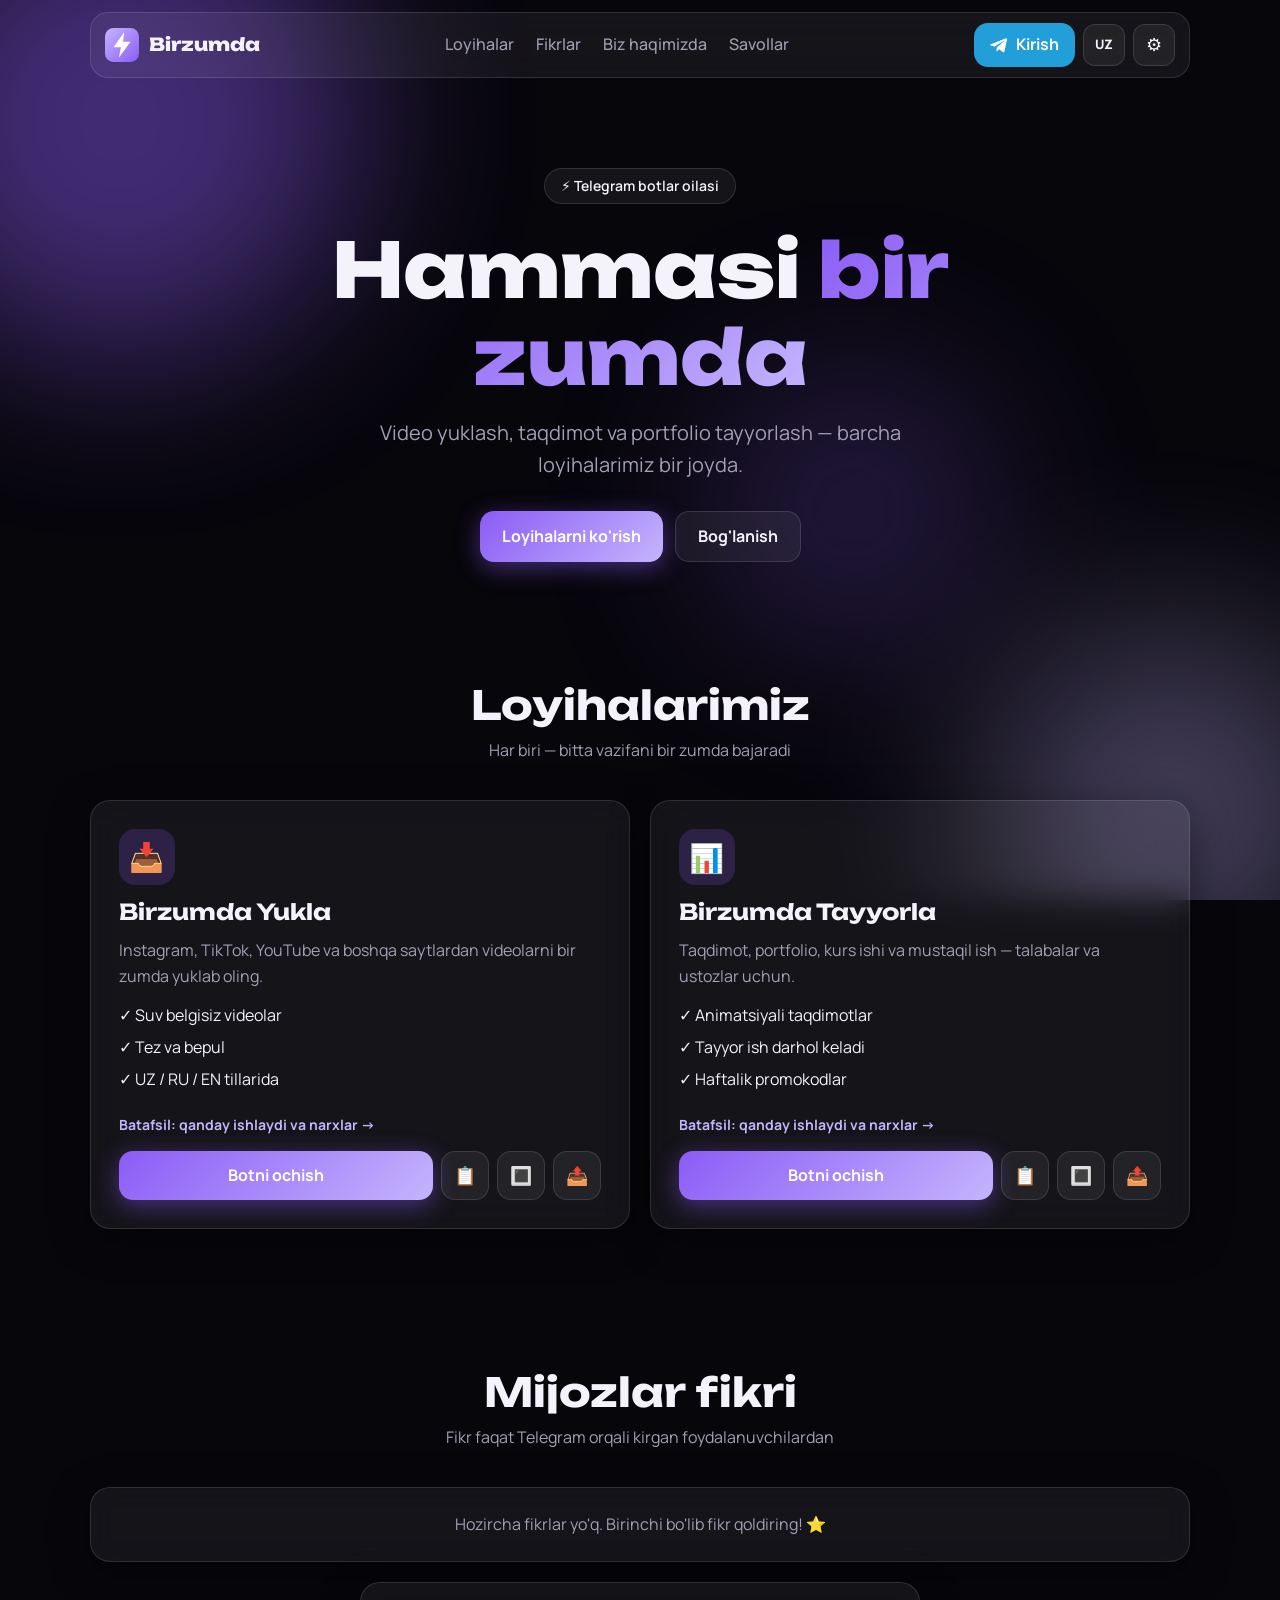
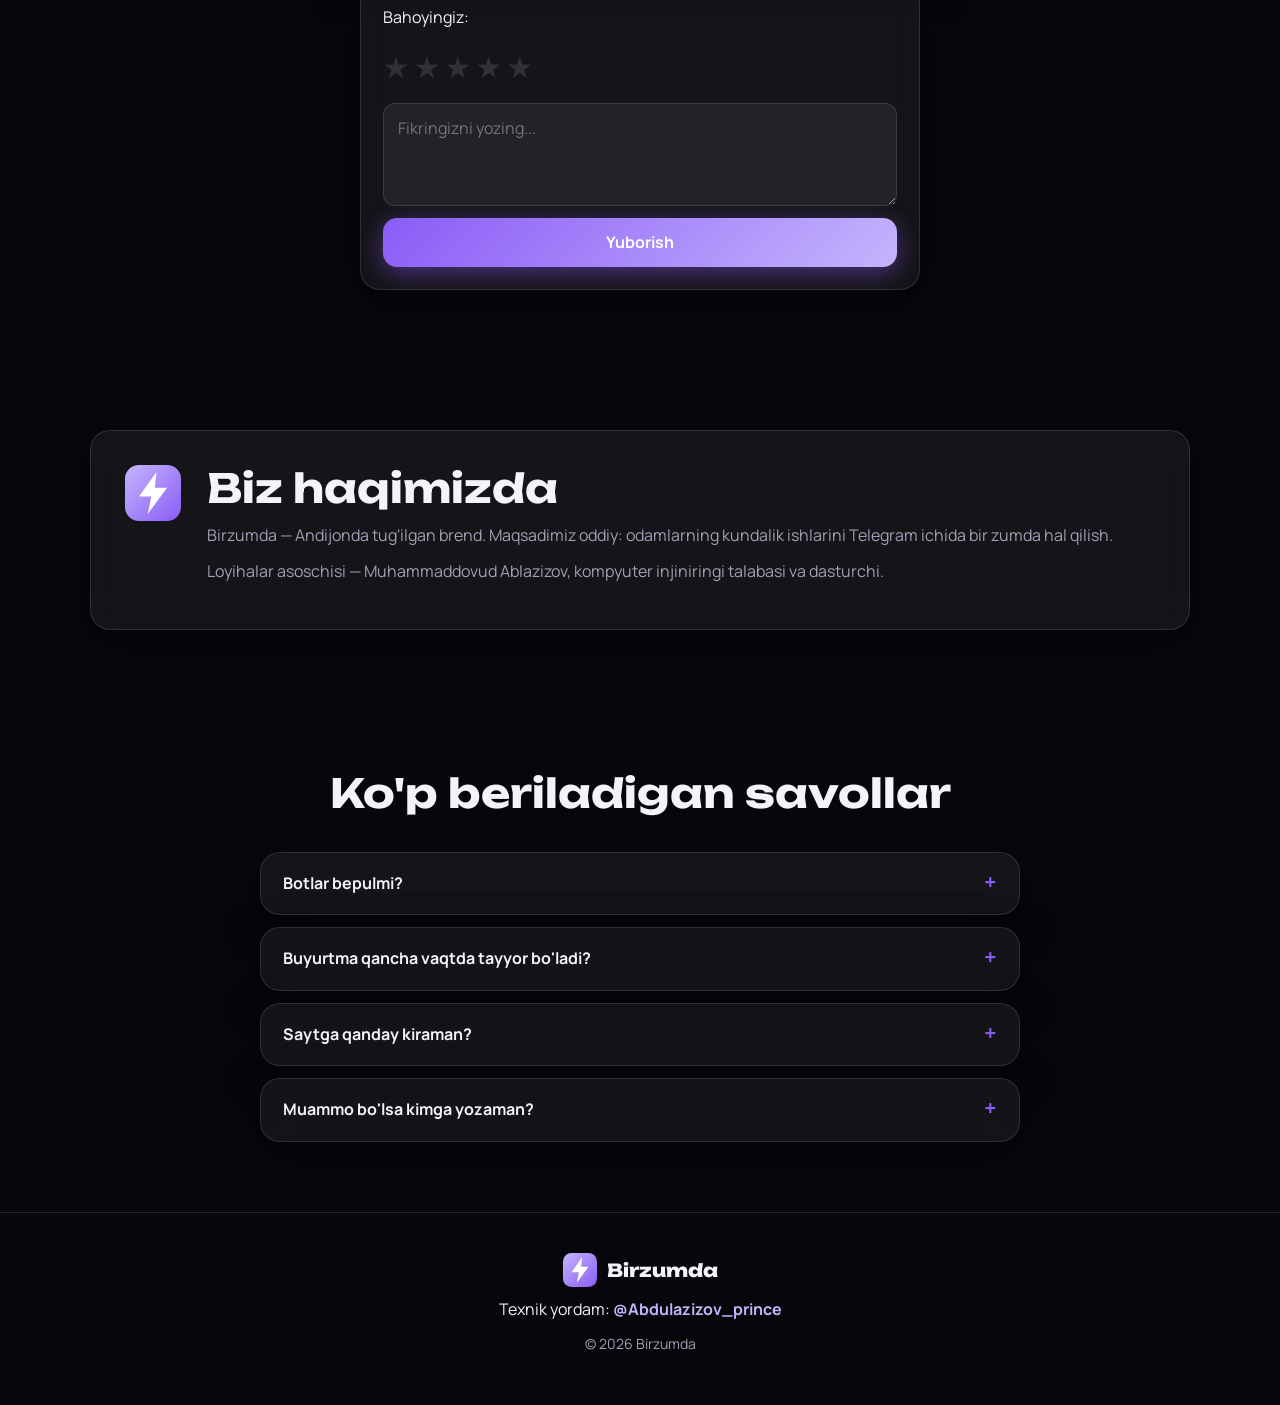
==== commit a986cbc0: "Har bir bot uchun sahifa: jonli demo, qo'llanma, paketlar va narxlar Co-Authored-By: Claude Opus 5.5" ====
--- a/index.html
+++ b/index.html
@@ -166,6 +166,7 @@
             <li data-i18n="yukla_f2">✓ Tez va bepul</li>
             <li data-i18n="yukla_f3">✓ UZ / RU / EN tillarida</li>
           </ul>
+          <a class="more-link" href="bot.html#yukla" data-i18n="more">Batafsil: qanday ishlaydi va narxlar →</a>
           <div class="card-actions">
             <a href="https://t.me/Birzumda_Yukla_bot" class="btn btn-primary" target="_blank" rel="noopener" data-i18n="open_bot">Botni ochish</a>
             <button class="mini-btn" data-copy-link="Birzumda_Yukla_bot" aria-label="Copy">📋</button>
@@ -186,6 +187,7 @@
             <li data-i18n="tayyorla_f2">✓ Tayyor ish darhol keladi</li>
             <li data-i18n="tayyorla_f3">✓ Haftalik promokodlar</li>
           </ul>
+          <a class="more-link" href="bot.html#tayyorla" data-i18n="more">Batafsil: qanday ishlaydi va narxlar →</a>
           <div class="card-actions">
             <a href="https://t.me/Birzumda_Tayyorla_bot" class="btn btn-primary" target="_blank" rel="noopener" data-i18n="open_bot">Botni ochish</a>
             <button class="mini-btn" data-copy-link="Birzumda_Tayyorla_bot" aria-label="Copy">📋</button>
--- a/style.css
+++ b/style.css
@@ -437,6 +437,95 @@
 .lite .blob { animation: none; }
 .lite #particles { display: none; }
 
+
+/* ---------- 27. Страница бота ---------- */
+.bot-page { gap: 34px; }
+.bot-hero { padding: 28px; display: grid; grid-template-columns: auto 1fr; gap: 20px; align-items: center; }
+.bot-hero .card-actions { grid-column: 1 / -1; }
+.bot-icon { width: 84px; height: 84px; border-radius: 24px; display: grid; place-items: center; font-size: 44px;
+  background: color-mix(in srgb, var(--accent) 22%, transparent); animation: floaty 4s ease-in-out infinite; }
+@keyframes floaty { 50% { transform: translateY(-6px) rotate(-4deg); } }
+.bot-info { display: grid; gap: 6px; justify-items: start; }
+.nick { font-weight: 800; color: var(--strong); font-size: 16px; padding: 0; }
+.nick:hover { text-decoration: underline; }
+.sec-title { font-size: clamp(22px, 4vw, 30px); margin-bottom: 18px; }
+.center { text-align: center; margin-top: 12px; }
+
+/* как работает: телефон + шаги */
+.how { display: grid; grid-template-columns: 300px 1fr; gap: 26px; align-items: start; }
+.phone {
+  width: 100%; max-width: 300px; height: 520px; margin: 0 auto; border-radius: 38px; padding: 12px;
+  background: #0d0b14; border: 2px solid var(--glass-border); box-shadow: var(--shadow), 0 0 50px color-mix(in srgb, var(--accent) 25%, transparent);
+  display: flex; flex-direction: column;
+}
+.phone-top { padding: 10px 14px 12px; border-bottom: 1px solid rgba(255,255,255,.08); color: #fff; display: grid; }
+.phone-top small { color: #4ade80; font-size: 12px; }
+.chat { flex: 1; overflow-y: auto; padding: 12px 6px; display: flex; flex-direction: column; gap: 8px; scroll-behavior: smooth; scrollbar-width: none; }
+.msg { max-width: 82%; padding: 9px 12px; border-radius: 16px; font-size: 13.5px; line-height: 1.4; color: #fff; animation: msgIn .35s cubic-bezier(.2,1.4,.4,1); word-break: break-word; }
+@keyframes msgIn { from { opacity: 0; transform: translateY(10px) scale(.9); } }
+.msg.bot { background: #1f1b2e; align-self: flex-start; border-bottom-left-radius: 4px; }
+.msg.me { background: linear-gradient(135deg, var(--accent), color-mix(in srgb, var(--accent) 70%, #000)); align-self: flex-end; border-bottom-right-radius: 4px; }
+.msg.kb { align-self: stretch; max-width: 100%; text-align: center; background: rgba(255,255,255,.08); border: 1px solid rgba(255,255,255,.15); font-weight: 700; }
+.msg.media { background: #1f1b2e; border: 1px dashed var(--accent-2); font-weight: 700; padding: 18px 14px; }
+.msg.typing { display: flex; gap: 4px; padding: 12px 14px; }
+.msg.typing i { width: 7px; height: 7px; border-radius: 50%; background: #aaa; animation: typing 1s infinite; }
+.msg.typing i:nth-child(2) { animation-delay: .15s; } .msg.typing i:nth-child(3) { animation-delay: .3s; }
+@keyframes typing { 50% { transform: translateY(-4px); opacity: .4; } }
+.demo-video { width: 100%; height: 100%; object-fit: cover; border-radius: 24px; }
+
+.steps { list-style: none; display: grid; gap: 14px; counter-reset: s; position: relative; }
+.steps::before { content: ''; position: absolute; left: 27px; top: 20px; bottom: 20px; width: 2px;
+  background: linear-gradient(var(--accent), transparent); }
+.step { display: flex; gap: 16px; align-items: flex-start; padding: 16px; border-radius: var(--radius);
+  background: var(--glass); border: 1px solid var(--glass-border); backdrop-filter: blur(14px); -webkit-backdrop-filter: blur(14px);
+  position: relative; opacity: 0; transform: translateX(20px); }
+.visible .step { animation: stepIn .5s var(--d) ease forwards; }
+@keyframes stepIn { to { opacity: 1; transform: none; } }
+.step-ic { width: 40px; height: 40px; flex-shrink: 0; border-radius: 12px; display: grid; place-items: center; font-size: 20px;
+  background: color-mix(in srgb, var(--accent) 25%, var(--bg)); }
+.step p { font-size: 14px; margin-top: 2px; }
+
+/* пакеты */
+.tabs { max-width: 420px; margin: 0 auto 22px; }
+.pkg-title { font-size: 18px; margin: 26px 0 14px; text-align: center; }
+.pkg-grid { display: grid; grid-template-columns: repeat(3, 1fr); gap: 14px; }
+.pkg-grid.four { grid-template-columns: repeat(4, 1fr); }
+.pkg-grid.one { grid-template-columns: minmax(0, 380px); justify-content: center; }
+.pkg { padding: 22px; display: flex; flex-direction: column; gap: 10px; position: relative; overflow: hidden;
+  animation: msgIn .5s var(--d, 0ms) both; transition: transform .3s, border-color .3s; }
+.pkg:hover { transform: translateY(-5px); }
+.pkg.featured { border-color: color-mix(in srgb, var(--accent) 70%, transparent);
+  box-shadow: 0 14px 44px color-mix(in srgb, var(--accent) 30%, transparent); }
+.pkg.featured::before { content: ''; position: absolute; inset: -50%; z-index: -1; opacity: .25;
+  background: conic-gradient(from 0deg, transparent, var(--accent), transparent 30%); animation: rot 5s linear infinite; }
+@keyframes rot { to { transform: rotate(360deg); } }
+.pkg h3 { font-size: 18px; }
+.pkg-price { font-family: var(--font-title); font-size: 24px; color: var(--strong); }
+.pkg ul { list-style: none; display: grid; gap: 5px; font-size: 14px; flex: 1; }
+.pkg .btn { margin-top: 6px; }
+.pkg.small { gap: 6px; text-align: center; padding-top: 36px; }
+.pkg.small .pkg-badge { left: 50%; right: auto; top: 8px; transform: translateX(-50%); white-space: nowrap; }
+.pkg.small .pkg-price { font-size: 19px; }
+.pkg-badge { position: absolute; top: 12px; right: 12px; font-size: 11px; font-weight: 800; padding: 4px 10px; border-radius: 99px;
+  background: var(--accent); color: #fff; }
+.price-list { margin-top: 18px; }
+.price-list h3 { margin-bottom: 4px; }
+
+.meta-grid { display: grid; grid-template-columns: repeat(auto-fit, minmax(180px, 1fr)); gap: 12px; margin: 6px 0 18px; }
+.meta { display: grid; gap: 2px; padding: 12px 14px; border-radius: 14px; background: var(--glass); border: 1px solid var(--glass-border); }
+.meta a { color: var(--strong); }
+.more-link { font-weight: 700; color: var(--strong); font-size: 14px; display: inline-flex; gap: 6px; align-items: center; }
+.more-link:hover { gap: 10px; }
+.more-link { transition: gap .25s; }
+
+@media (max-width: 760px) {
+  .how { grid-template-columns: 1fr; }
+  .phone { height: 460px; }
+  .pkg-grid, .pkg-grid.four { grid-template-columns: 1fr; }
+  .pkg-grid.four { grid-template-columns: 1fr 1fr; }
+  .bot-hero { grid-template-columns: 1fr; text-align: left; }
+}
+
 /* Если человек отключил анимации в системе */
 @media (prefers-reduced-motion: reduce) {
   *, *::before, *::after { animation: none !important; transition: none !important; }
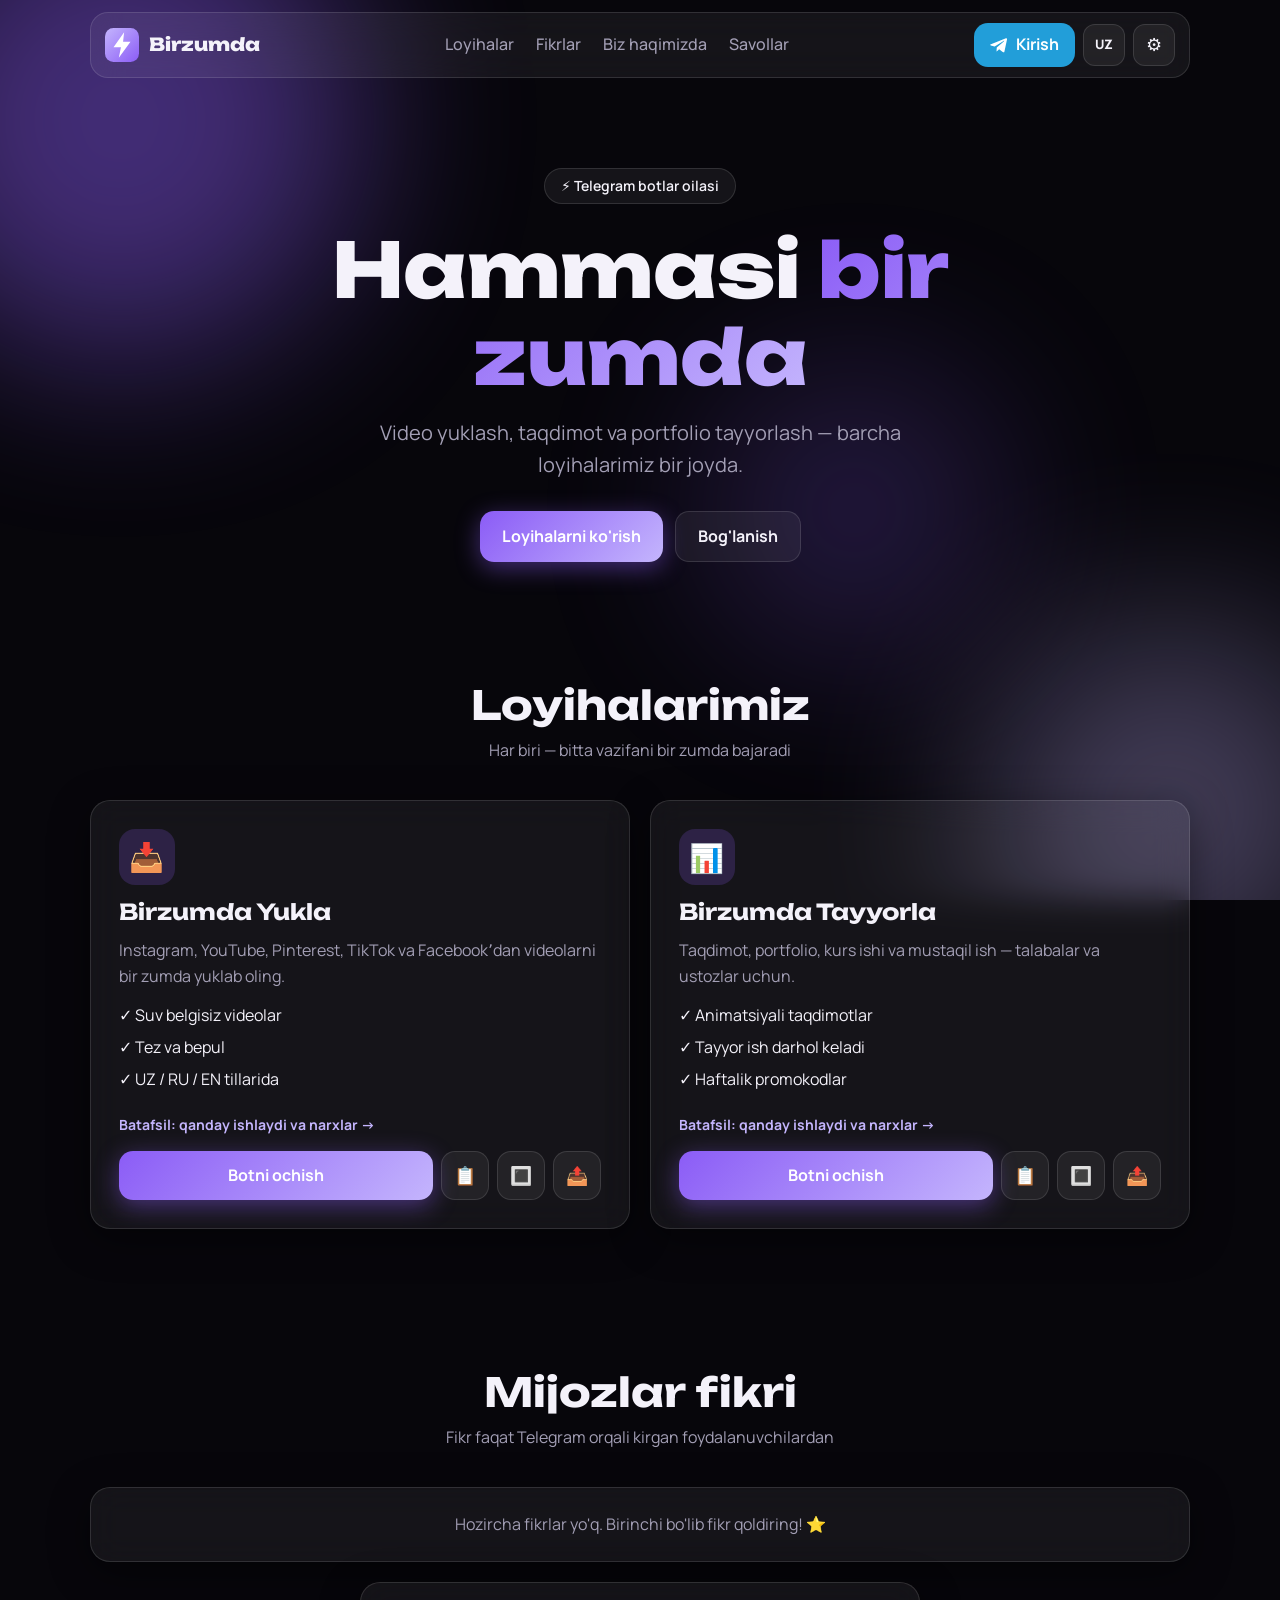
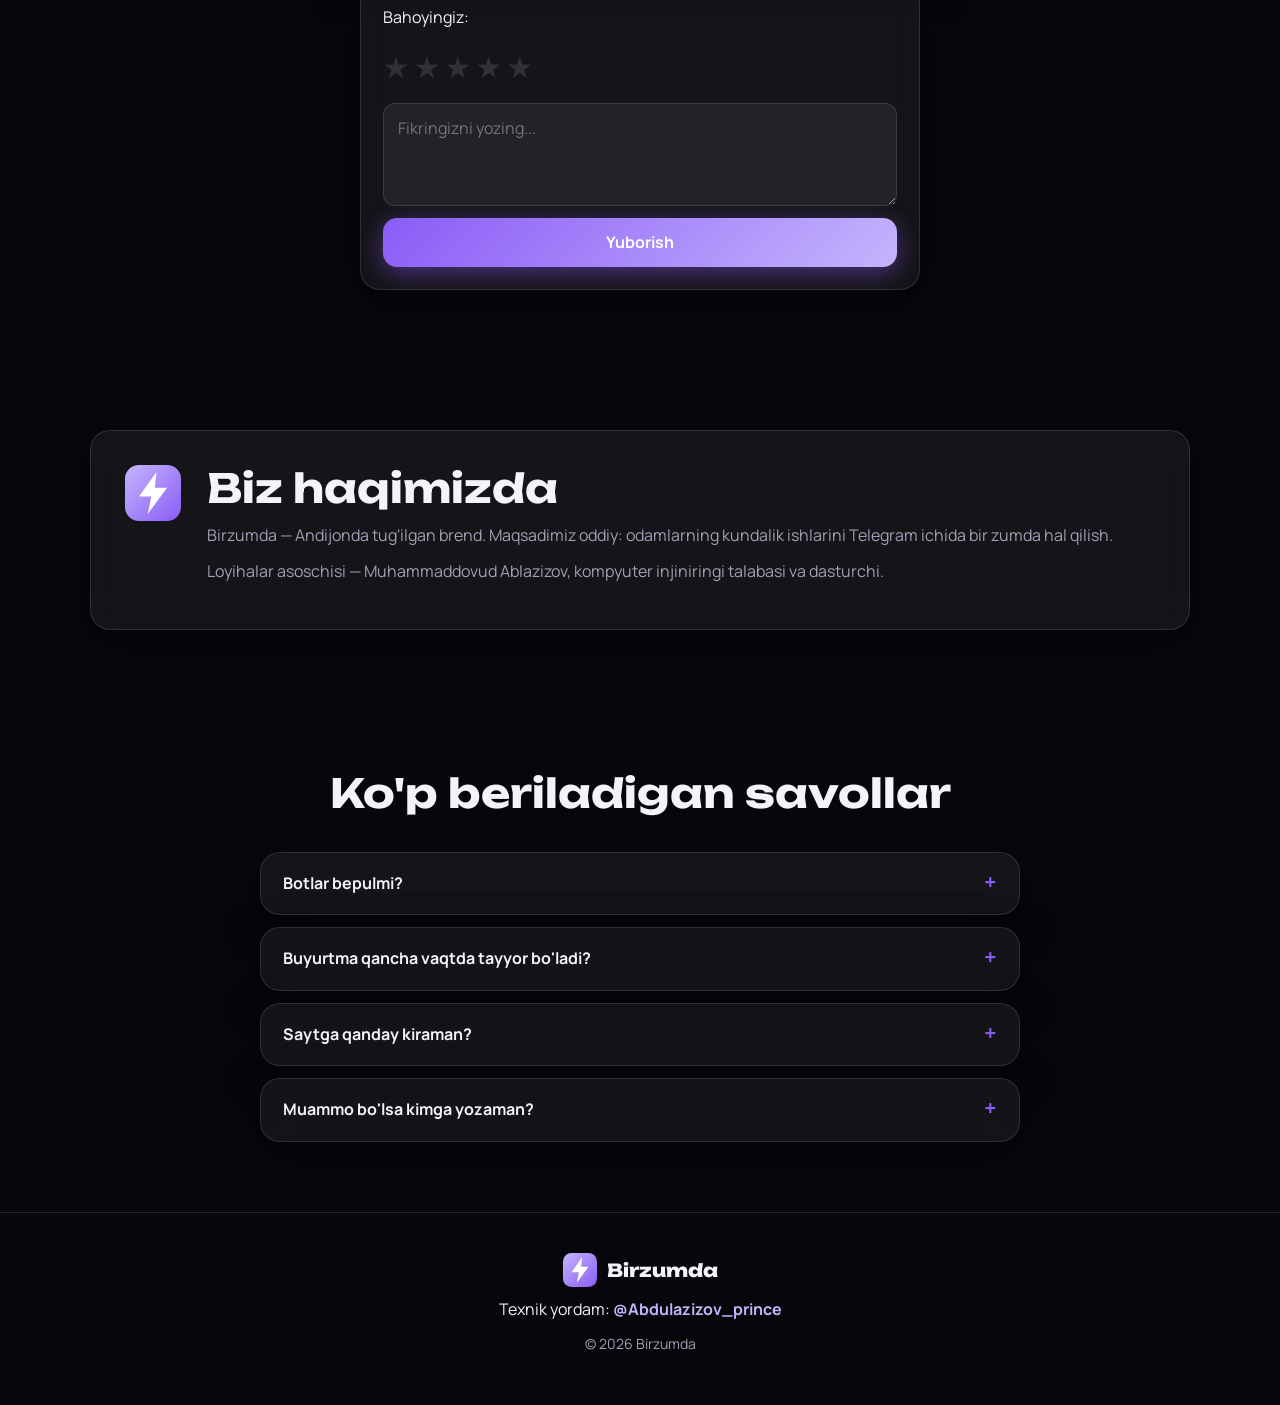
==== commit 4c3f3fb2: "Yukla: Instagram, YouTube, Pinterest, TikTok, Facebook Co-Authored-By: Claude Opus 5.5 <noreply@anth" ====
--- a/index.html
+++ b/index.html
@@ -160,7 +160,7 @@
             <span class="status" data-status="yukla"><i></i><em data-i18n="status_check">Tekshirilmoqda</em></span>
           </div>
           <h3>Birzumda Yukla</h3>
-          <p data-i18n="yukla_desc">Instagram, TikTok, YouTube va boshqa saytlardan videolarni bir zumda yuklab oling.</p>
+          <p data-i18n="yukla_desc">Instagram, YouTube, Pinterest, TikTok va Facebook'dan videolarni bir zumda yuklab oling.</p>
           <ul class="features">
             <li data-i18n="yukla_f1">✓ Suv belgisiz videolar</li>
             <li data-i18n="yukla_f2">✓ Tez va bepul</li>
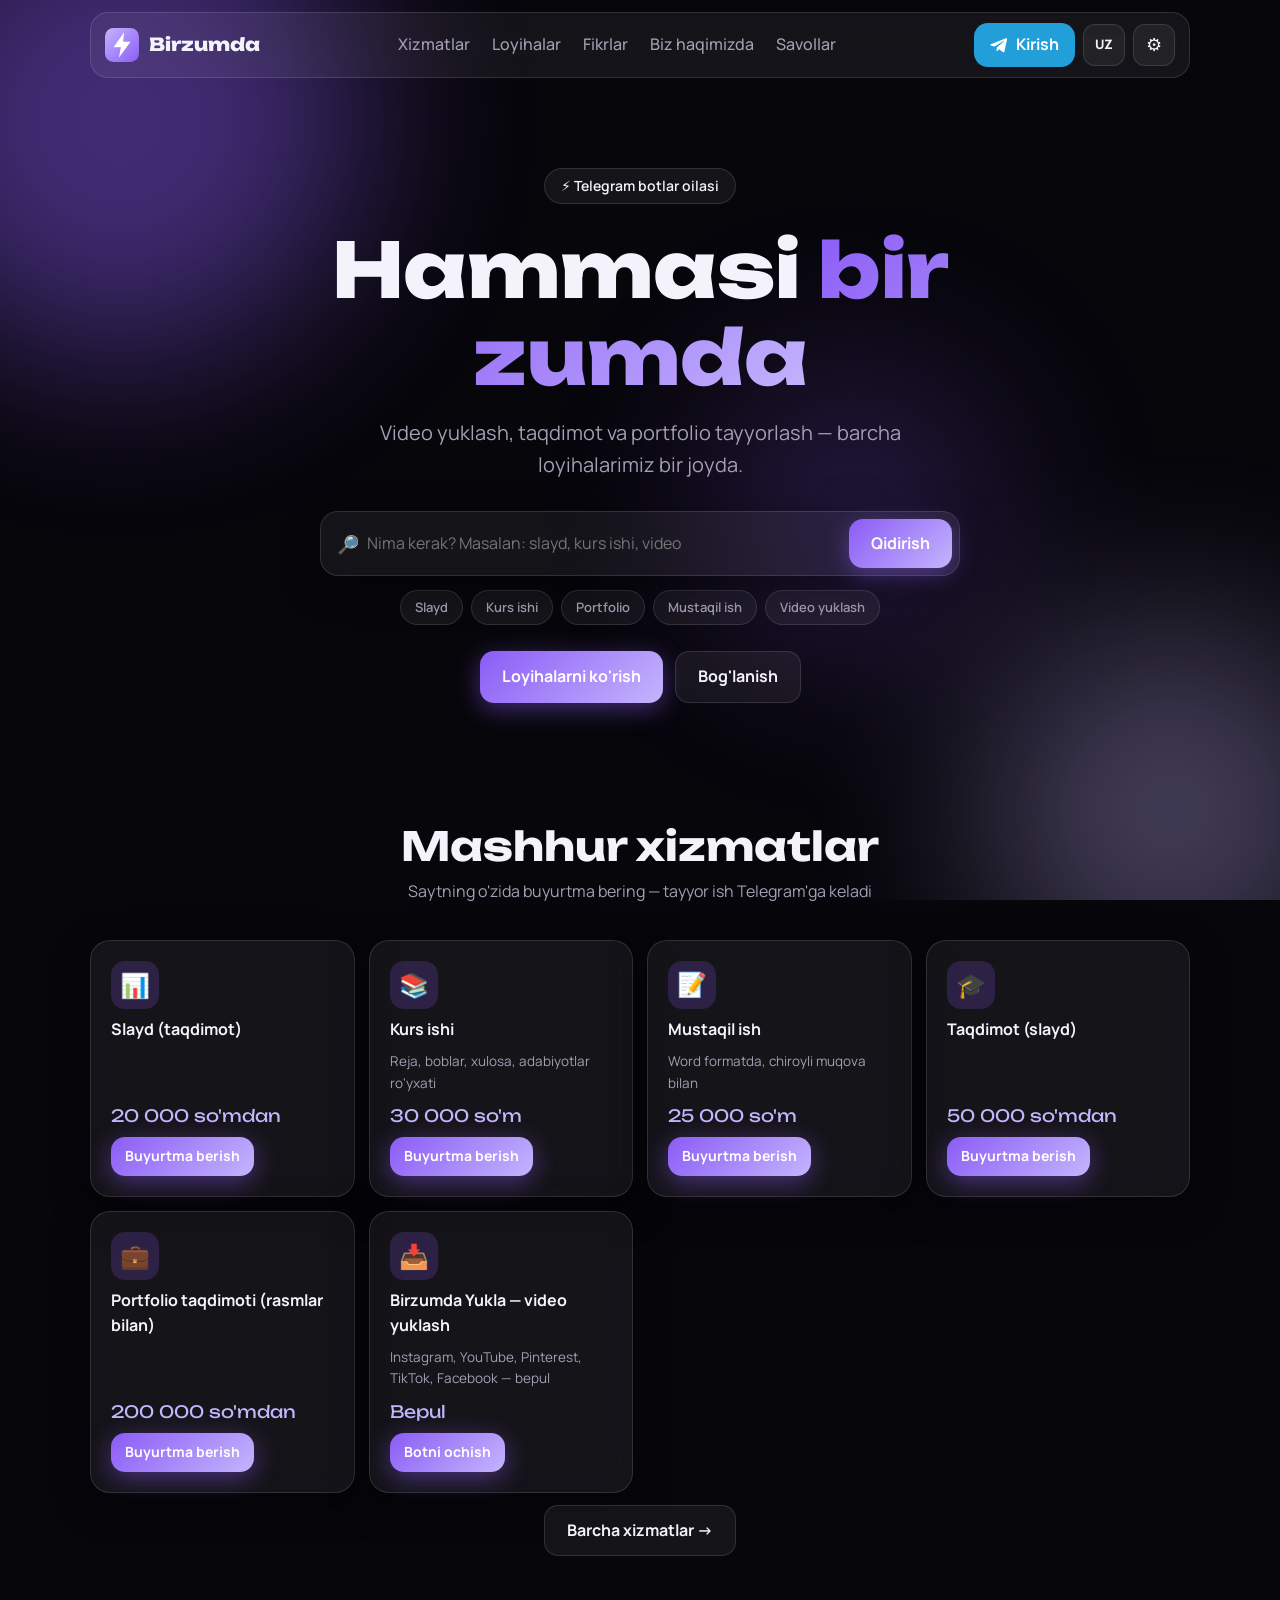
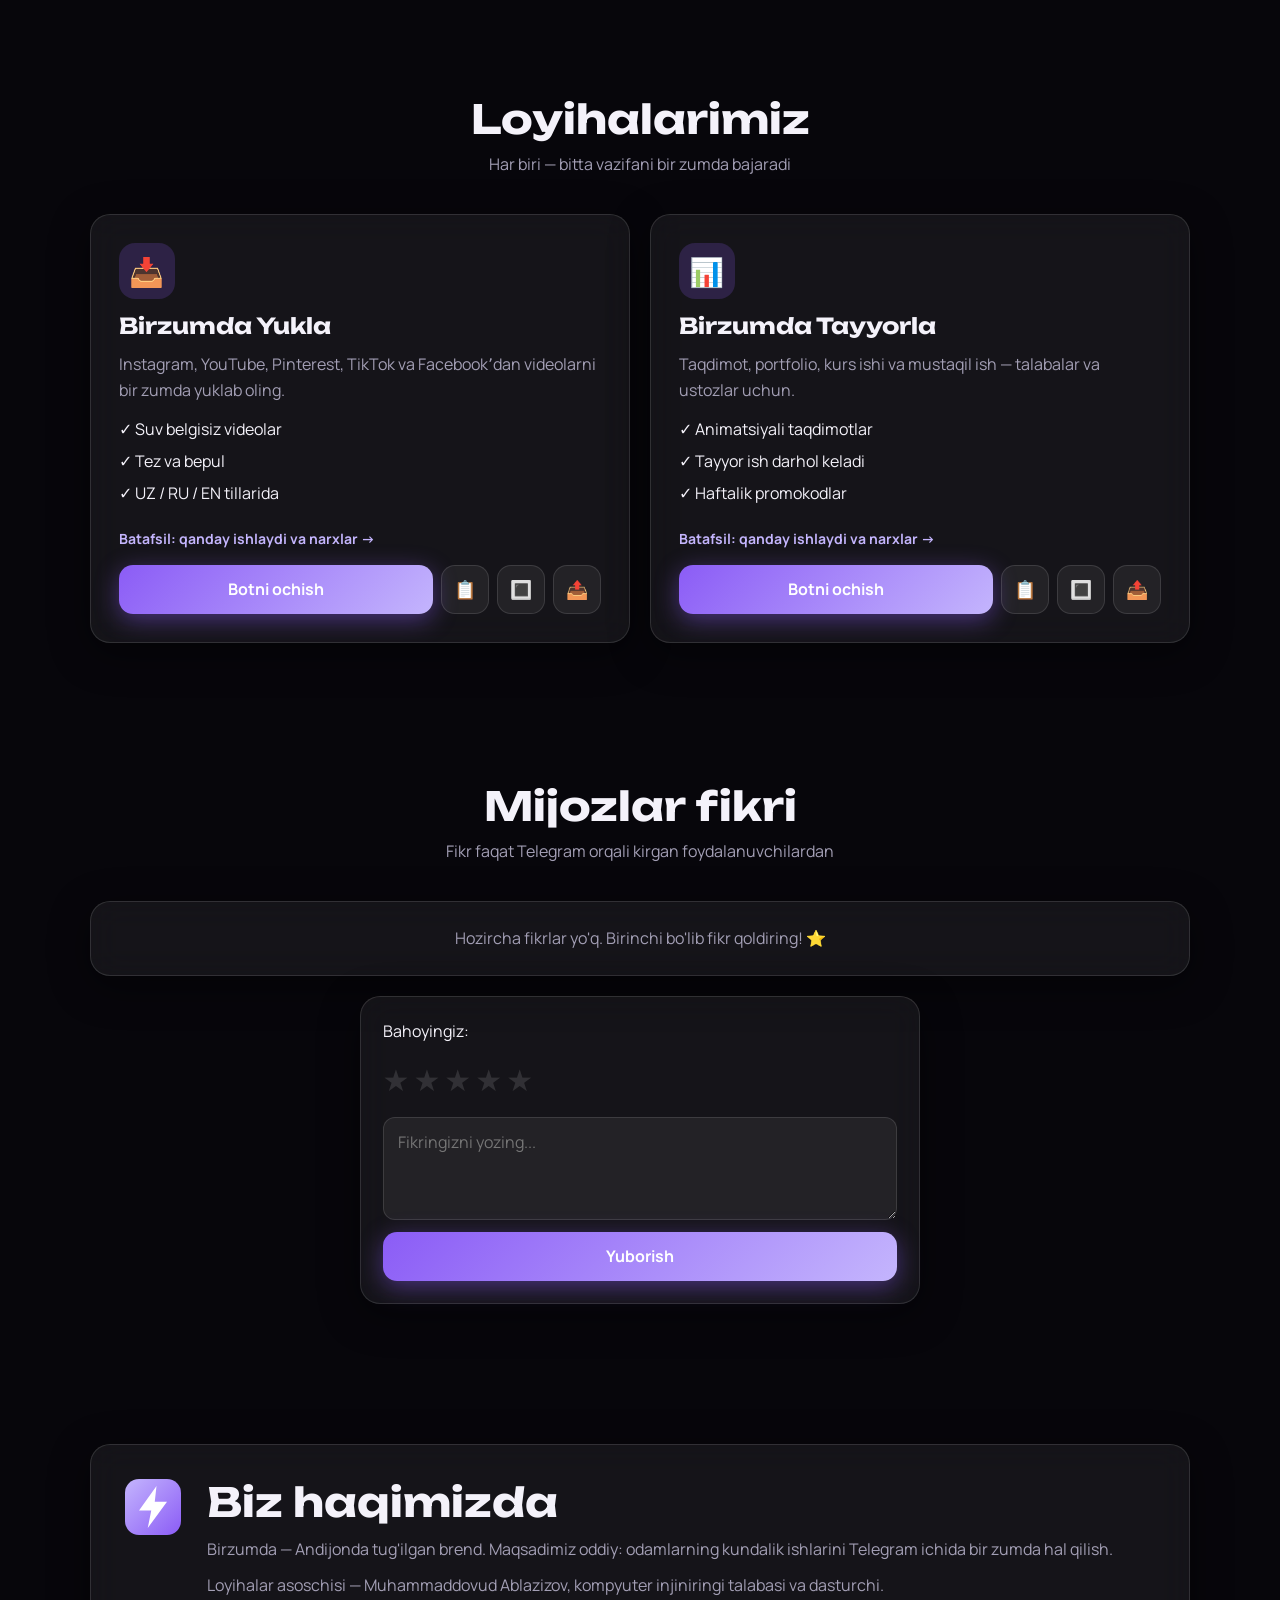
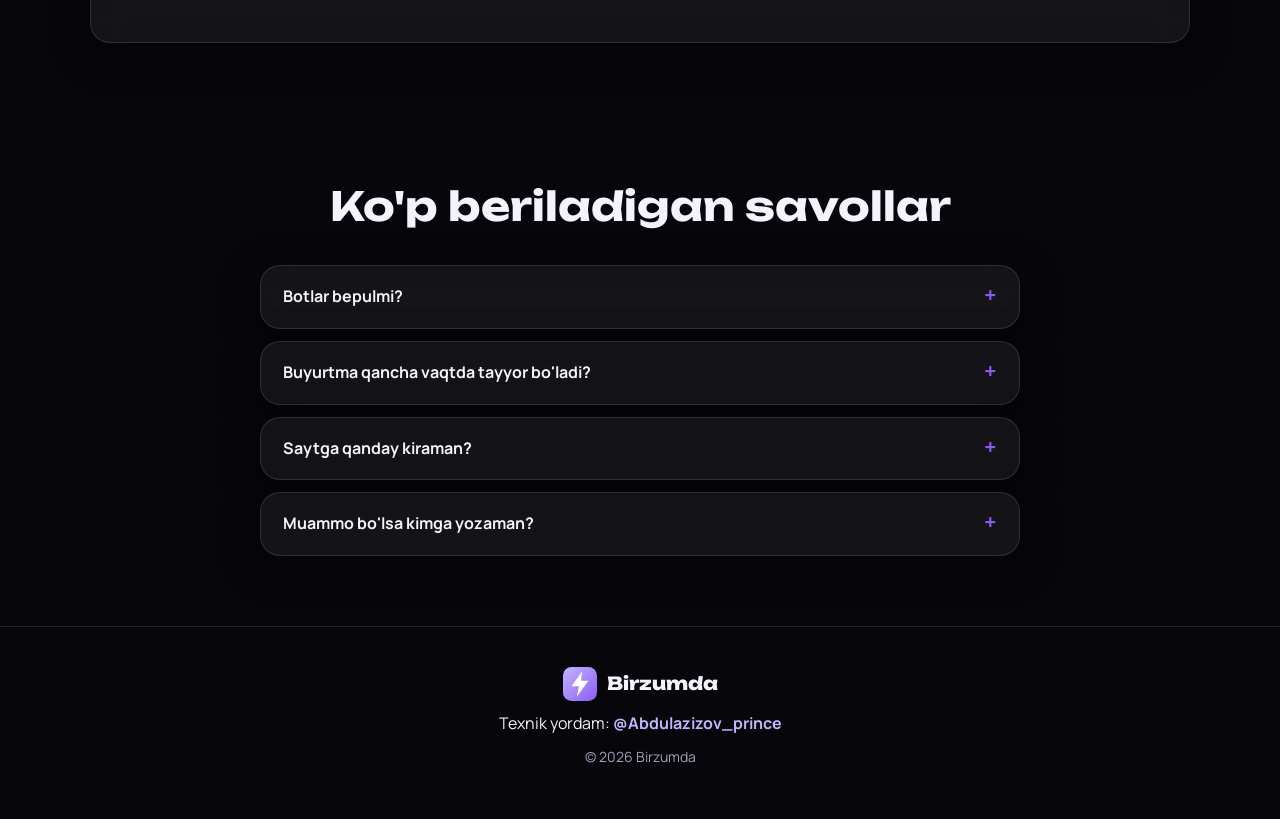
==== commit 1c2faf6a: "Xizmatlar katalogi va qidiruv, saytda buyurtma berish, 7 ta PRO neon mavzu, @MyBirzumda_bot orqali k" ====
--- a/index.html
+++ b/index.html
@@ -52,6 +52,7 @@
       <span>Birzumda</span>
     </a>
     <nav class="nav">
+      <a href="services.html" data-i18n="nav_services">Xizmatlar</a>
       <a href="#projects" data-i18n="nav_projects">Loyihalar</a>
       <a href="#reviews" data-i18n="nav_reviews">Fikrlar</a>
       <a href="#about" data-i18n="nav_about">Biz haqimizda</a>
@@ -109,14 +110,6 @@
       </div>
     </div>
 
-    <div class="setting">
-      <p data-i18n="mascot">Zumik (maskot)</p>
-      <div class="segmented">
-        <button data-mascot-set="on">⚡ <span data-i18n="on">Yoqilgan</span></button>
-        <button data-mascot-set="off">💤 <span data-i18n="off">O'chirilgan</span></button>
-      </div>
-    </div>
-
     <button class="reset-btn" id="resetBtn" data-i18n="reset">Sozlamalarni tiklash</button>
   </aside>
 
@@ -127,6 +120,15 @@
       <span class="badge reveal" data-i18n="hero_badge">⚡ Telegram botlar oilasi</span>
       <h1 class="reveal" data-i18n-html="hero_title">Hammasi <span class="grad">bir zumda</span></h1>
       <p class="hero-sub reveal" data-i18n="hero_sub">Video yuklash, taqdimot va portfolio tayyorlash — barcha loyihalarimiz bir joyda.</p>
+      <!-- Поиск услуг, как поиск домена у Eskiz -->
+      <form class="search-bar reveal" id="heroSearch" autocomplete="off">
+        <span class="search-ic">🔎</span>
+        <input id="heroQ" data-i18n-ph="search_ph" placeholder="Nima kerak? Masalan: slayd, kurs ishi, video">
+        <button class="btn btn-primary" type="submit" data-i18n="search_btn">Qidirish</button>
+        <div class="suggest glass" id="suggest" hidden></div>
+      </form>
+      <div class="quick-tags reveal" id="quickTags"></div>
+
       <div class="hero-cta reveal">
         <a href="#projects" class="btn btn-primary" data-i18n="hero_btn">Loyihalarni ko'rish</a>
         <a href="https://t.me/Abdulazizov_prince" class="btn btn-ghost" target="_blank" rel="noopener" data-i18n="hero_contact">Bog'lanish</a>
@@ -146,6 +148,14 @@
           <span data-i18n="stat_orders">buyurtma bajarildi</span>
         </div>
       </div>
+    </section>
+
+    <!-- 5б. Популярные услуги -->
+    <section class="section" id="popular">
+      <h2 class="reveal" data-i18n="popular_title">Mashhur xizmatlar</h2>
+      <p class="section-sub reveal" data-i18n="popular_sub">Saytning o'zida buyurtma bering — tayyor ish Telegram'ga keladi</p>
+      <div class="svc-grid" id="popularGrid"></div>
+      <div class="center reveal"><a href="services.html" class="btn btn-ghost" data-i18n="all_services">Barcha xizmatlar →</a></div>
     </section>
 
     <!-- 6. Проекты -->
@@ -258,8 +268,8 @@
   <!-- Нижнее меню для телефона -->
   <nav class="bnav" id="bnav">
     <a href="#top" data-sec="top"><i>🏠</i><span data-i18n="bn_home">Asosiy</span></a>
+    <a href="services.html"><i>🛒</i><span data-i18n="bn_services">Xizmatlar</span></a>
     <a href="#projects" data-sec="projects"><i>🤖</i><span data-i18n="bn_projects">Botlar</span></a>
-    <a href="#reviews" data-sec="reviews"><i>⭐</i><span data-i18n="bn_reviews">Fikrlar</span></a>
     <a href="#" id="bnavLogin"><i>👤</i><span data-i18n="login">Kirish</span></a>
   </nav>
 
@@ -277,6 +287,7 @@
 
   <script src="core.js"></script>
   <script src="fx.js"></script>
+  <script src="catalog.js"></script>
   <script src="script.js"></script>
 </body>
 </html>
--- a/style.css
+++ b/style.css
@@ -11,7 +11,8 @@
 
 /* Тёмные темы: общие значения */
 [data-theme="kosmos"], [data-theme="okean"], [data-theme="neon"], [data-theme="qish"],
-[data-theme="lava"], [data-theme="orman"] {
+[data-theme="lava"], [data-theme="orman"], [data-theme="synth"], [data-theme="rings"], [data-theme="circuit"],
+[data-theme="fire"], [data-theme="hex"], [data-theme="bolt"] {
   --text: #f4f2fa; --muted: #a39fb5;
   --glass: rgba(255, 255, 255, 0.06); --glass-border: rgba(255, 255, 255, 0.12);
   --shadow: 0 10px 40px rgba(0, 0, 0, 0.45);
@@ -19,7 +20,7 @@
   color-scheme: dark;
 }
 /* Светлые темы: общие значения */
-[data-theme="light"], [data-theme="sakura"] {
+[data-theme="light"], [data-theme="sakura"], [data-theme="holo"] {
   --glass: rgba(255, 255, 255, 0.6); --glass-border: rgba(255, 255, 255, 0.9);
   --strong: var(--accent); --blob-op: .25;
   color-scheme: light;
@@ -44,6 +45,25 @@
 [data-theme="sakura"] { --bg: #fff1f5; --text: #3b0a1e; --muted: #8a5a6c; --accent: #ec4899; --accent-2: #f9a8d4;
                         --shadow: 0 10px 40px rgba(190, 24, 93, 0.12); }
 
+/* ===== PRO-темы в стиле шаблонов Birzumda Tayyorla ===== */
+/* Sintveyv — неоновый пол и полосатое солнце */
+[data-theme="synth"]   { --bg: #0d0221; --accent: #b14bff; --accent-2: #ff6ad5; --muted: #b9a3d6; }
+/* Halqalar — расходящиеся неоновые кольца */
+[data-theme="rings"]   { --bg: #020818; --accent: #3b82f6; --accent-2: #7dd3fc; --muted: #9db3cf; }
+/* Mikrosxema — дорожки платы с бегущим светом */
+[data-theme="circuit"] { --bg: #02110a; --accent: #22c55e; --accent-2: #86efac; --muted: #93b8a1; }
+/* Olov to'lqini — огненные волны */
+[data-theme="fire"]    { --bg: #140500; --accent: #f97316; --accent-2: #fb7185; --muted: #c9a191; }
+/* Olti burchak — светящиеся соты */
+[data-theme="hex"]     { --bg: #021316; --accent: #14b8a6; --accent-2: #5eead4; --muted: #92b9b6; }
+/* Chaqmoq — золотые молнии */
+[data-theme="bolt"]    { --bg: #0d0a00; --accent: #eab308; --accent-2: #fde047; --muted: #c2b48c; }
+/* Golografik — светлая переливающаяся */
+[data-theme="holo"]    { --bg: #f3f0ff; --text: #1a1033; --muted: #5d5478; --accent: #8b5cf6; --accent-2: #06b6d4;
+                         --shadow: 0 10px 40px rgba(80, 60, 180, 0.15); }
+[data-theme="holo"] .bg { background: linear-gradient(120deg, #f3f0ff, #e0f7ff, #ffe4f3, #f3f0ff); background-size: 300% 300%; animation: holoBg 14s ease infinite; }
+@keyframes holoBg { 50% { background-position: 100% 50%; } }
+
 /* Свой акцентный цвет (если выбран не «Avto») — перекрывает цвет темы */
 [data-accent="purple"] { --accent: #8b5cf6; --accent-2: #c4b5fd; }
 [data-accent="blue"]   { --accent: #3b82f6; --accent-2: #93c5fd; }
@@ -180,7 +200,8 @@
 .hero-sub { font-size: clamp(16px, 2.4vw, 20px); color: var(--muted); max-width: 600px; margin: 0 auto 30px; }
 .hero-cta { display: flex; gap: 12px; justify-content: center; flex-wrap: wrap; }
 
-.stats { display: grid; grid-template-columns: repeat(3, 1fr); gap: 14px; margin-top: 54px; }
+.stats { display: flex; flex-wrap: wrap; justify-content: center; gap: 14px; margin-top: 54px; }
+.stats .stat { flex: 1 1 200px; max-width: 280px; }
 .stat { padding: 20px 10px; }
 .stat b { display: block; font-family: var(--font-title); font-size: clamp(22px, 4vw, 34px); color: var(--strong); }
 .stat span { color: var(--muted); font-size: 14px; }
@@ -268,7 +289,6 @@
 @media (max-width: 760px) {
   .nav { display: none; }
   .btn-tg span { display: none; }
-  .stats { grid-template-columns: 1fr; }
   .about { flex-direction: column; padding: 24px; }
   .hero { padding-top: 60px; }
 }
@@ -405,33 +425,14 @@
 }
 .theme-card.active { border-color: var(--text); transform: scale(1.03); }
 .theme-card .em { position: absolute; top: 6px; right: 8px; font-size: 18px; }
+.theme-group { grid-column: 1 / -1; font-size: 12px; font-weight: 800; color: var(--muted); margin-top: 6px; letter-spacing: .05em; }
+.theme-group b { background: linear-gradient(135deg, #f59e0b, #ec4899); color: #fff; padding: 2px 8px; border-radius: 99px; margin-left: 6px; }
+.theme-card.pro::after { content: 'PRO'; position: absolute; top: 6px; left: 8px; font-size: 9px; font-weight: 900; padding: 2px 6px;
+  border-radius: 6px; background: rgba(0,0,0,.45); color: #fde047; letter-spacing: .08em; }
 .colors .auto { background: conic-gradient(#8b5cf6, #06b6d4, #22c55e, #f59e0b, #ec4899, #8b5cf6); }
 .colors button { position: relative; }
 .colors .auto::after { content: 'A'; position: absolute; inset: 0; display: grid; place-items: center; font-weight: 800; color: #fff; font-size: 14px; }
 .reset-btn { color: var(--muted); font-weight: 600; text-decoration: underline; justify-self: start; }
-
-/* ---------- 26. Маскот Zumik ---------- */
-.mascot {
-  position: fixed; left: 0; top: 0; z-index: 15; width: 64px; height: 64px; cursor: pointer;
-  will-change: transform; filter: drop-shadow(0 6px 14px color-mix(in srgb, var(--accent) 55%, transparent));
-}
-.mascot svg { width: 100%; height: 100%; transition: transform .3s; }
-.mascot.flip svg { transform: scaleX(-1); }
-.mascot.spin svg { animation: spin .8s cubic-bezier(.3,1.4,.5,1); }
-@keyframes spin { to { transform: rotate(360deg) scale(1.1); } }
-.mascot .wing { transform-origin: 30px 30px; animation: flap .25s ease-in-out infinite alternate; }
-@keyframes flap { to { transform: scaleY(.55); } }
-.mascot .eye { animation: blink 4s infinite; transform-origin: center; transform-box: fill-box; }
-@keyframes blink { 0%, 92%, 100% { transform: scaleY(1); } 95% { transform: scaleY(.1); } }
-.bubble {
-  position: fixed; z-index: 16; max-width: 220px; padding: 8px 12px; border-radius: 14px 14px 14px 4px;
-  font-size: 13px; font-weight: 700; background: var(--text); color: var(--bg); pointer-events: none;
-  animation: bubble 2.6s ease forwards;
-}
-@keyframes bubble { 0% { opacity: 0; transform: translateY(8px) scale(.8); } 12%, 85% { opacity: 1; transform: none; } 100% { opacity: 0; } }
-.trail { position: fixed; z-index: 14; width: 6px; height: 6px; border-radius: 50%; pointer-events: none; background: var(--accent-2);
-  animation: trail .8s linear forwards; }
-@keyframes trail { to { transform: scale(0); opacity: 0; } }
 
 /* Лёгкий режим: без живого фона */
 .lite .blob { animation: none; }
@@ -526,6 +527,72 @@
   .bot-hero { grid-template-columns: 1fr; text-align: left; }
 }
 
+
+/* ---------- 28. Поиск услуг (как у Eskiz) ---------- */
+.search-bar { position: relative; z-index: 25; display: flex; align-items: center; gap: 8px; max-width: 640px; margin: 0 auto 14px;
+  padding: 7px 7px 7px 16px; border-radius: 18px; background: var(--glass); border: 1px solid var(--glass-border);
+  backdrop-filter: blur(16px); -webkit-backdrop-filter: blur(16px); box-shadow: var(--shadow); text-align: left; }
+.search-bar:focus-within { border-color: var(--accent); box-shadow: 0 0 0 4px color-mix(in srgb, var(--accent) 22%, transparent), var(--shadow); }
+.search-bar input { flex: 1; min-width: 0; border: none; outline: none; background: none; font: inherit; color: var(--text); font-size: 16px; padding: 8px 0; }
+.search-ic { font-size: 18px; }
+.suggest { position: absolute; left: 0; right: 0; top: calc(100% + 8px); z-index: 30; padding: 6px; display: grid; gap: 2px; background: var(--bg); }
+.sg-row { display: flex; gap: 12px; align-items: center; padding: 10px 12px; border-radius: 12px; }
+.sg-row:hover { background: color-mix(in srgb, var(--accent) 16%, transparent); }
+.sg-row > span:first-child { font-size: 22px; }
+.sg-row span:last-child { display: grid; }
+.sg-empty { padding: 12px; }
+.quick-tags { display: flex; flex-wrap: wrap; justify-content: center; gap: 8px; margin-bottom: 26px; }
+.tag { padding: 6px 14px; border-radius: 99px; font-size: 13px; font-weight: 600; background: var(--glass); border: 1px solid var(--glass-border); color: var(--muted); transition: .2s; }
+.tag:hover, .tag.active { color: #fff; background: var(--accent); border-color: var(--accent); }
+
+/* карточки услуг */
+.svc-grid { display: grid; grid-template-columns: repeat(auto-fill, minmax(240px, 1fr)); gap: 14px; }
+.svc-card { padding: 20px; display: flex; flex-direction: column; gap: 8px; transition: transform .3s, border-color .3s; }
+.svc-card:hover { transform: translateY(-5px); border-color: color-mix(in srgb, var(--accent) 60%, transparent); }
+.svc-card p { font-size: 13.5px; flex: 1; }
+.svc-ic { width: 48px; height: 48px; border-radius: 14px; display: grid; place-items: center; font-size: 24px; background: color-mix(in srgb, var(--accent) 20%, transparent); }
+.svc-price { font-family: var(--font-title); color: var(--strong); font-size: 17px; }
+.svc-card .btn { align-self: flex-start; }
+.filters { display: flex; flex-wrap: wrap; gap: 8px; justify-content: center; margin: 4px 0 22px; }
+.svc-count { text-align: center; margin-bottom: 14px; }
+
+/* ---------- 29. Оформление заказа ---------- */
+.wizard { display: grid; gap: 18px; }
+.steps-bar { display: grid; grid-template-columns: repeat(4, 1fr); gap: 6px; }
+.steps-bar span { height: 6px; border-radius: 6px; background: var(--glass-border); transition: background .4s; }
+.steps-bar span.on { background: linear-gradient(90deg, var(--accent), var(--accent-2)); }
+.step-label { font-size: 13px; color: var(--muted); font-weight: 700; }
+.panel { padding: 22px; display: grid; gap: 14px; animation: msgIn .4s ease; }
+.panel h2 { font-size: 20px; }
+.choices { display: grid; grid-template-columns: repeat(auto-fill, minmax(180px, 1fr)); gap: 10px; }
+.choice { text-align: left; padding: 14px; border-radius: 16px; background: var(--glass); border: 2px solid var(--glass-border); display: grid; gap: 4px; transition: .2s; }
+.choice:hover { border-color: color-mix(in srgb, var(--accent) 50%, transparent); }
+.choice.active { border-color: var(--accent); background: color-mix(in srgb, var(--accent) 16%, transparent); }
+.choice b { font-size: 15px; }
+.choice small { color: var(--muted); }
+.choice .pr { font-family: var(--font-title); color: var(--strong); font-size: 15px; }
+.field { display: grid; gap: 6px; }
+.field label { font-weight: 700; font-size: 14px; }
+.field input, .field textarea, .field select { width: 100%; padding: 12px 14px; border-radius: 12px; font: inherit; color: var(--text);
+  background: var(--glass); border: 1px solid var(--glass-border); }
+.field input:focus, .field textarea:focus { outline: 2px solid var(--accent); }
+.switch { display: flex; align-items: center; gap: 12px; padding: 12px 14px; border-radius: 14px; background: var(--glass); border: 1px solid var(--glass-border); cursor: pointer; }
+.switch input { width: 20px; height: 20px; accent-color: var(--accent); }
+.switch span { flex: 1; }
+.summary .order-row b { font-weight: 600; }
+.summary .total b, .summary .total span { font-family: var(--font-title); font-size: 20px; color: var(--strong); }
+.row-btns { display: flex; gap: 10px; flex-wrap: wrap; }
+.row-btns .btn { flex: 1; }
+.card-box { padding: 18px; border-radius: 16px; text-align: center; display: grid; gap: 6px;
+  background: linear-gradient(135deg, color-mix(in srgb, var(--accent) 35%, var(--bg)), color-mix(in srgb, var(--accent-2) 25%, var(--bg))); }
+.card-num { font-family: ui-monospace, monospace; font-size: clamp(18px, 5vw, 24px); font-weight: 800; letter-spacing: .08em; }
+.drop { border: 2px dashed var(--glass-border); border-radius: 16px; padding: 24px; text-align: center; cursor: pointer; transition: .2s; }
+.drop:hover, .drop.over { border-color: var(--accent); background: color-mix(in srgb, var(--accent) 10%, transparent); }
+.drop img { max-width: 100%; max-height: 220px; border-radius: 12px; margin-top: 10px; }
+.done-box { text-align: center; padding: 34px 22px; display: grid; gap: 12px; justify-items: center; }
+.done-box .big { font-size: 56px; animation: pop .6s ease; }
+.login-box { display: grid; gap: 10px; justify-items: center; text-align: center; }
+
 /* Если человек отключил анимации в системе */
 @media (prefers-reduced-motion: reduce) {
   *, *::before, *::after { animation: none !important; transition: none !important; }
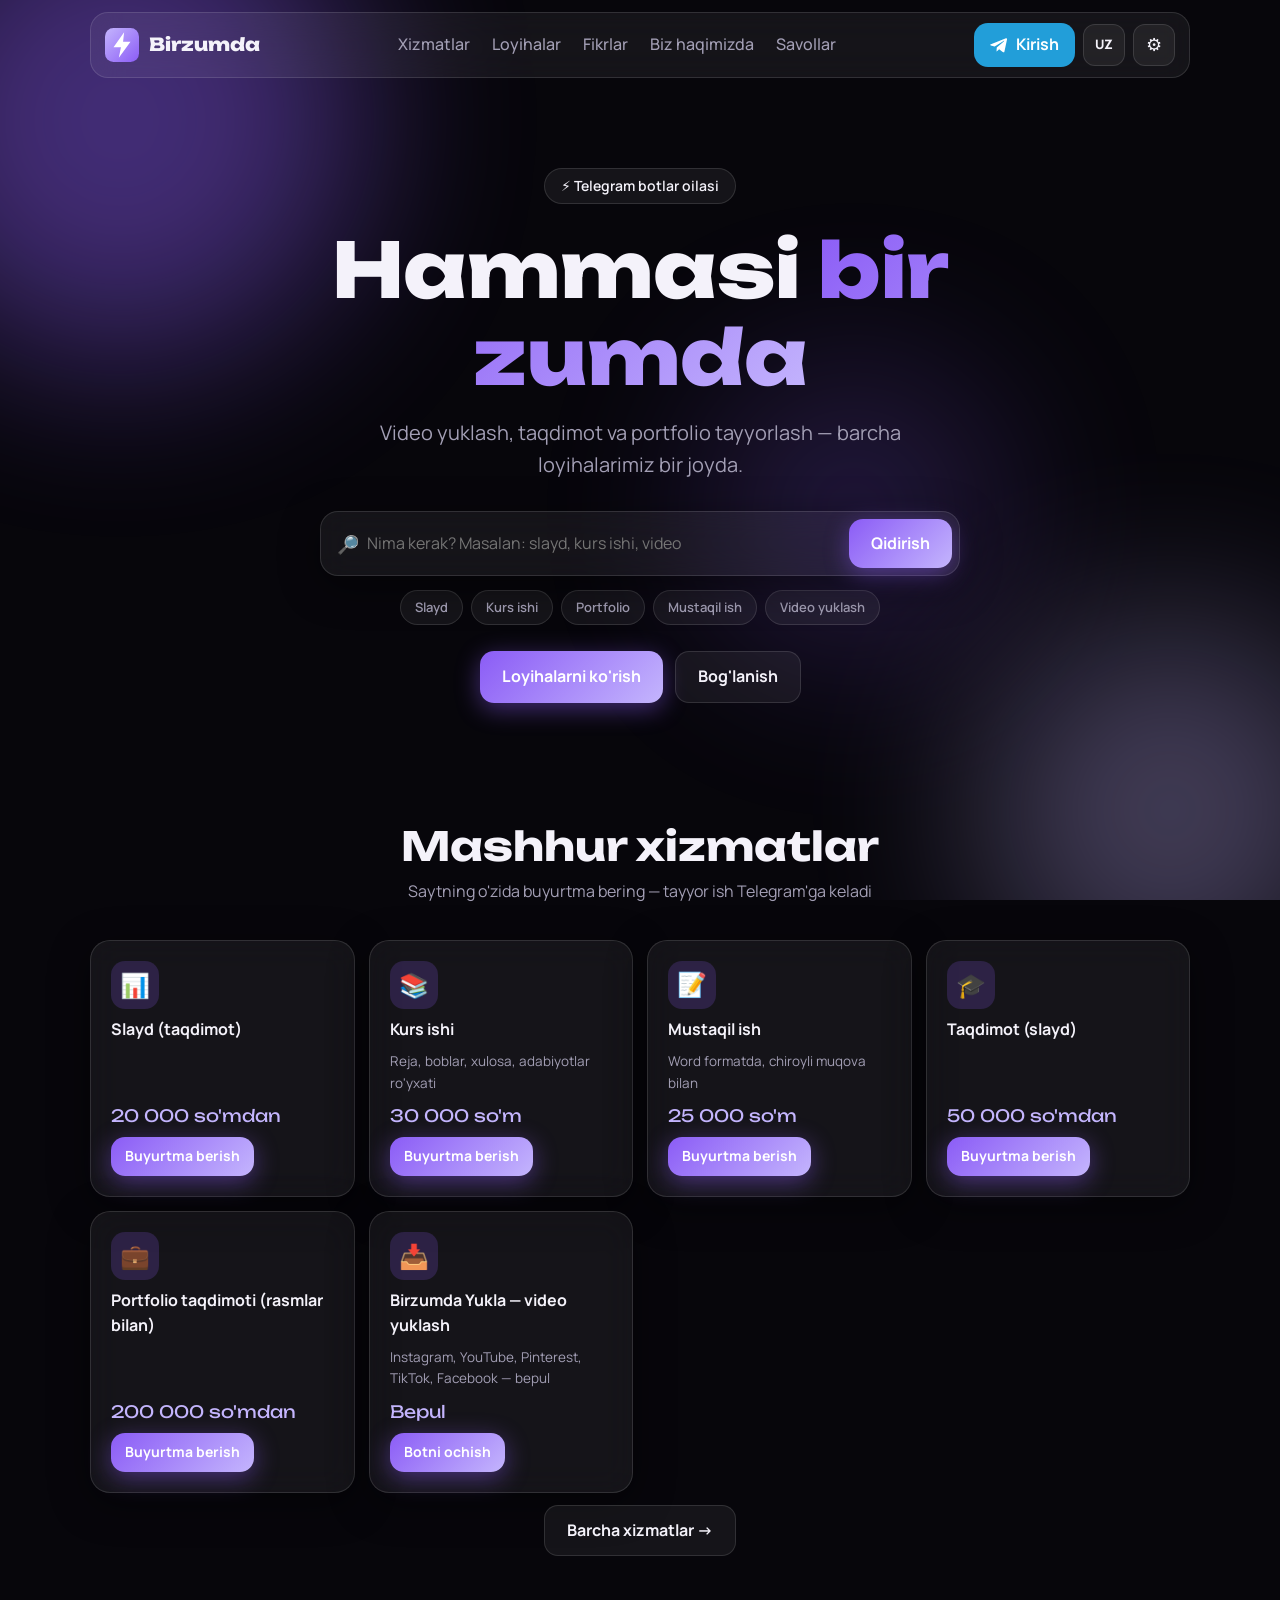
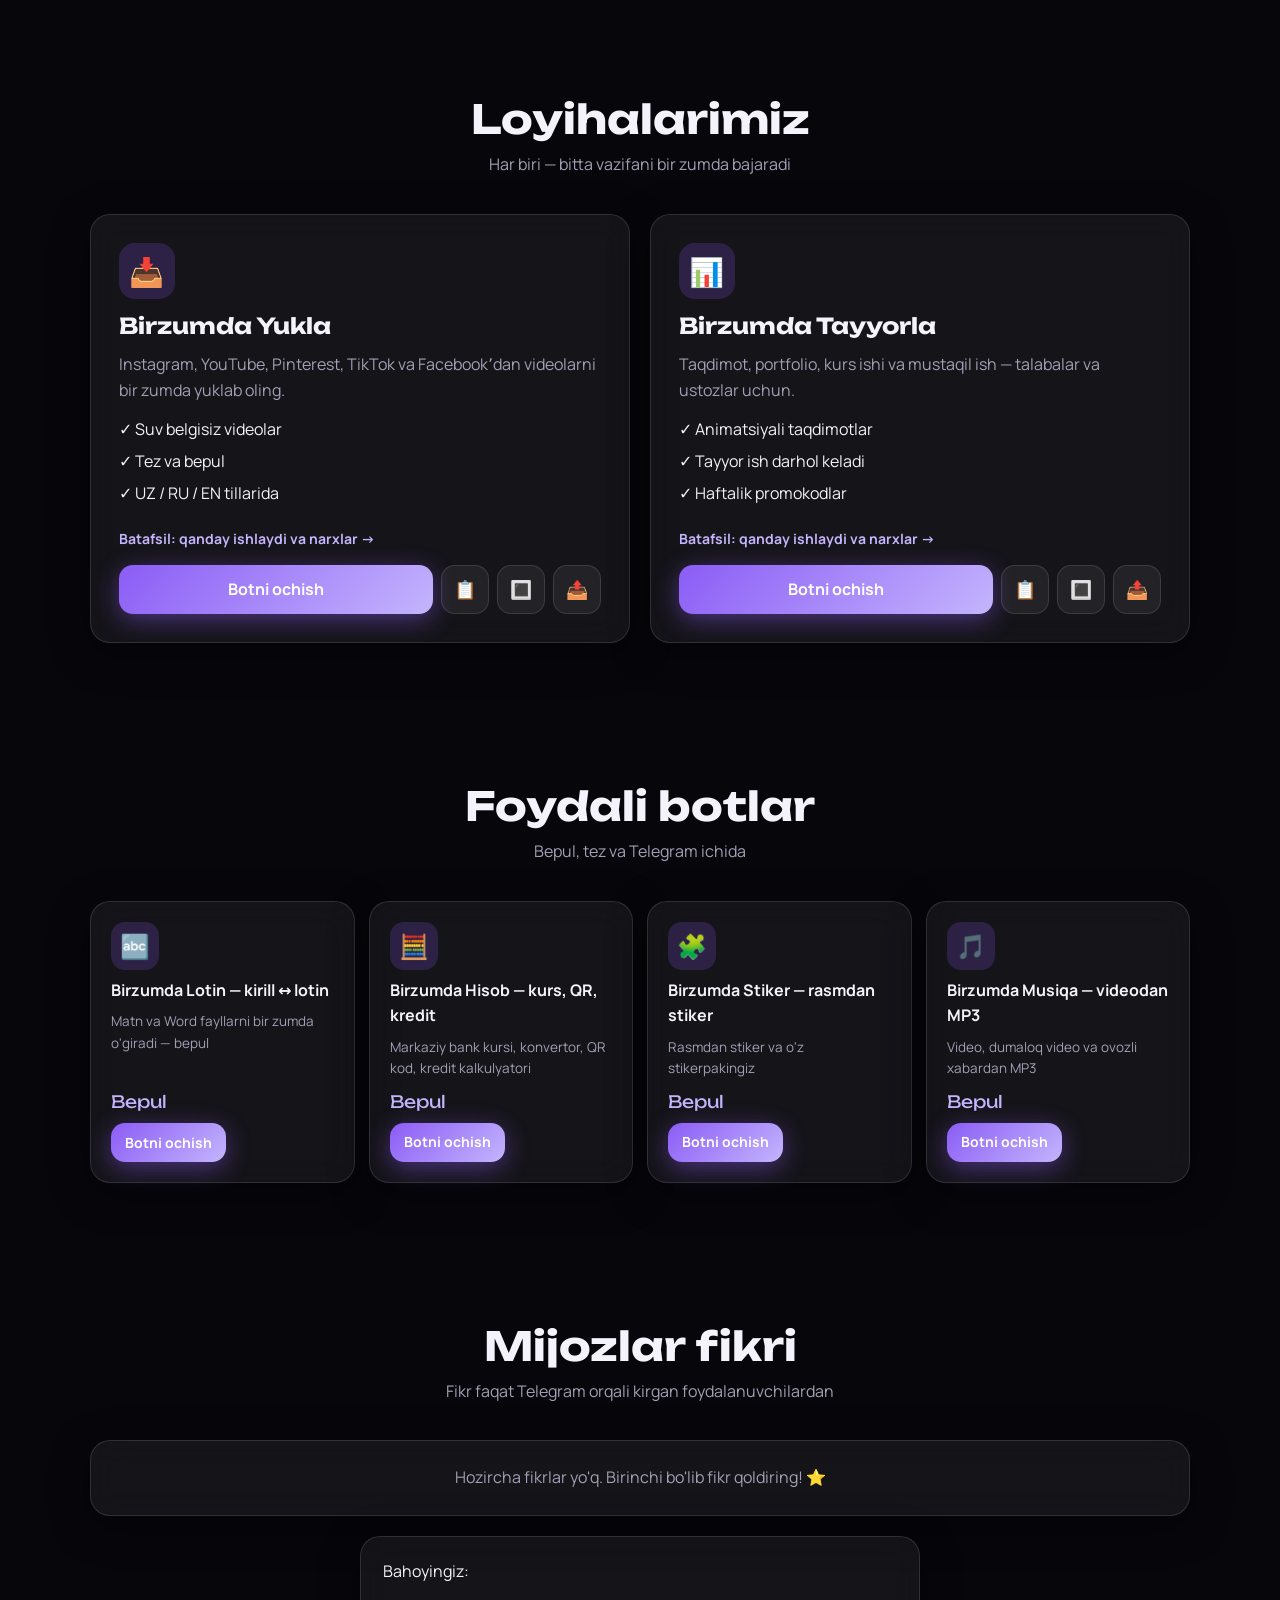
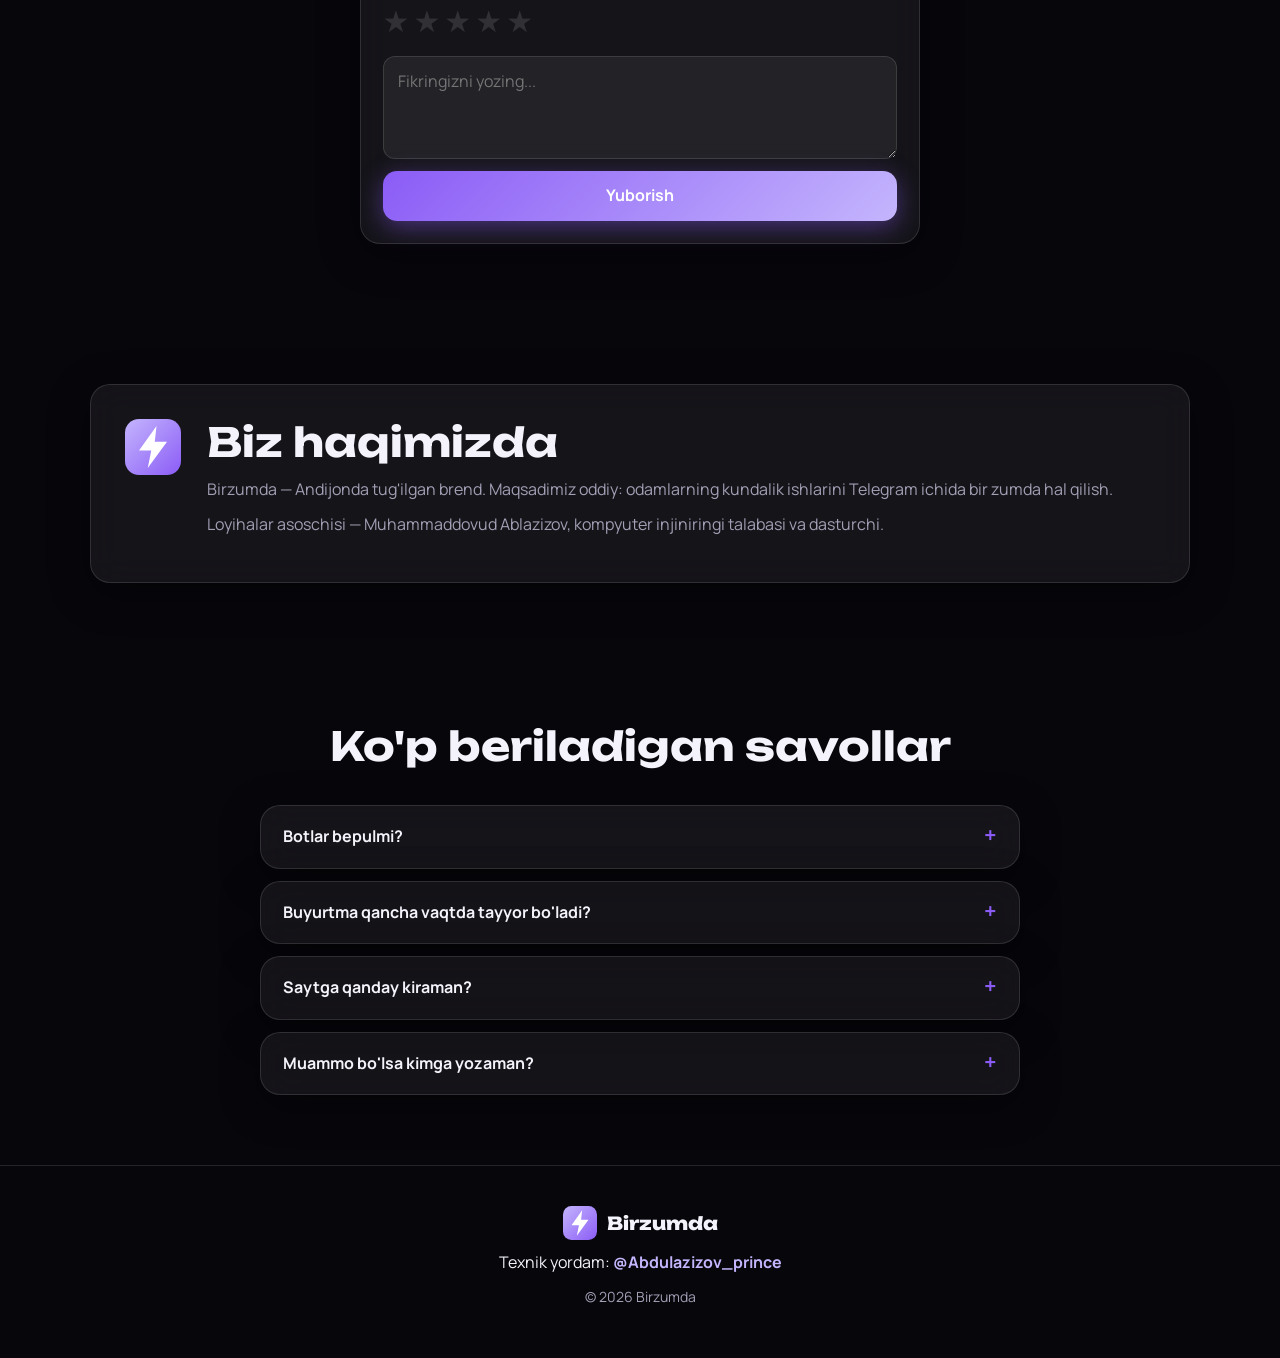
==== commit 6cb2c8de: "Yangi botlar: Lotin, Hisob, Stiker, Musiqa — saytda va qidiruvda Co-Authored-By: Claude Opus 5.5 <no" ====
--- a/index.html
+++ b/index.html
@@ -208,6 +208,13 @@
       </div>
     </section>
 
+    <!-- 6б. Бесплатные боты Birzumda -->
+    <section class="section" id="tools">
+      <h2 class="reveal" data-i18n="tools_title">Foydali botlar</h2>
+      <p class="section-sub reveal" data-i18n="tools_sub">Bepul, tez va Telegram ichida</p>
+      <div class="svc-grid" id="toolsGrid"></div>
+    </section>
+
     <!-- 7. Отзывы -->
     <section class="section" id="reviews">
       <h2 class="reveal" data-i18n="reviews_title">Mijozlar fikri</h2>
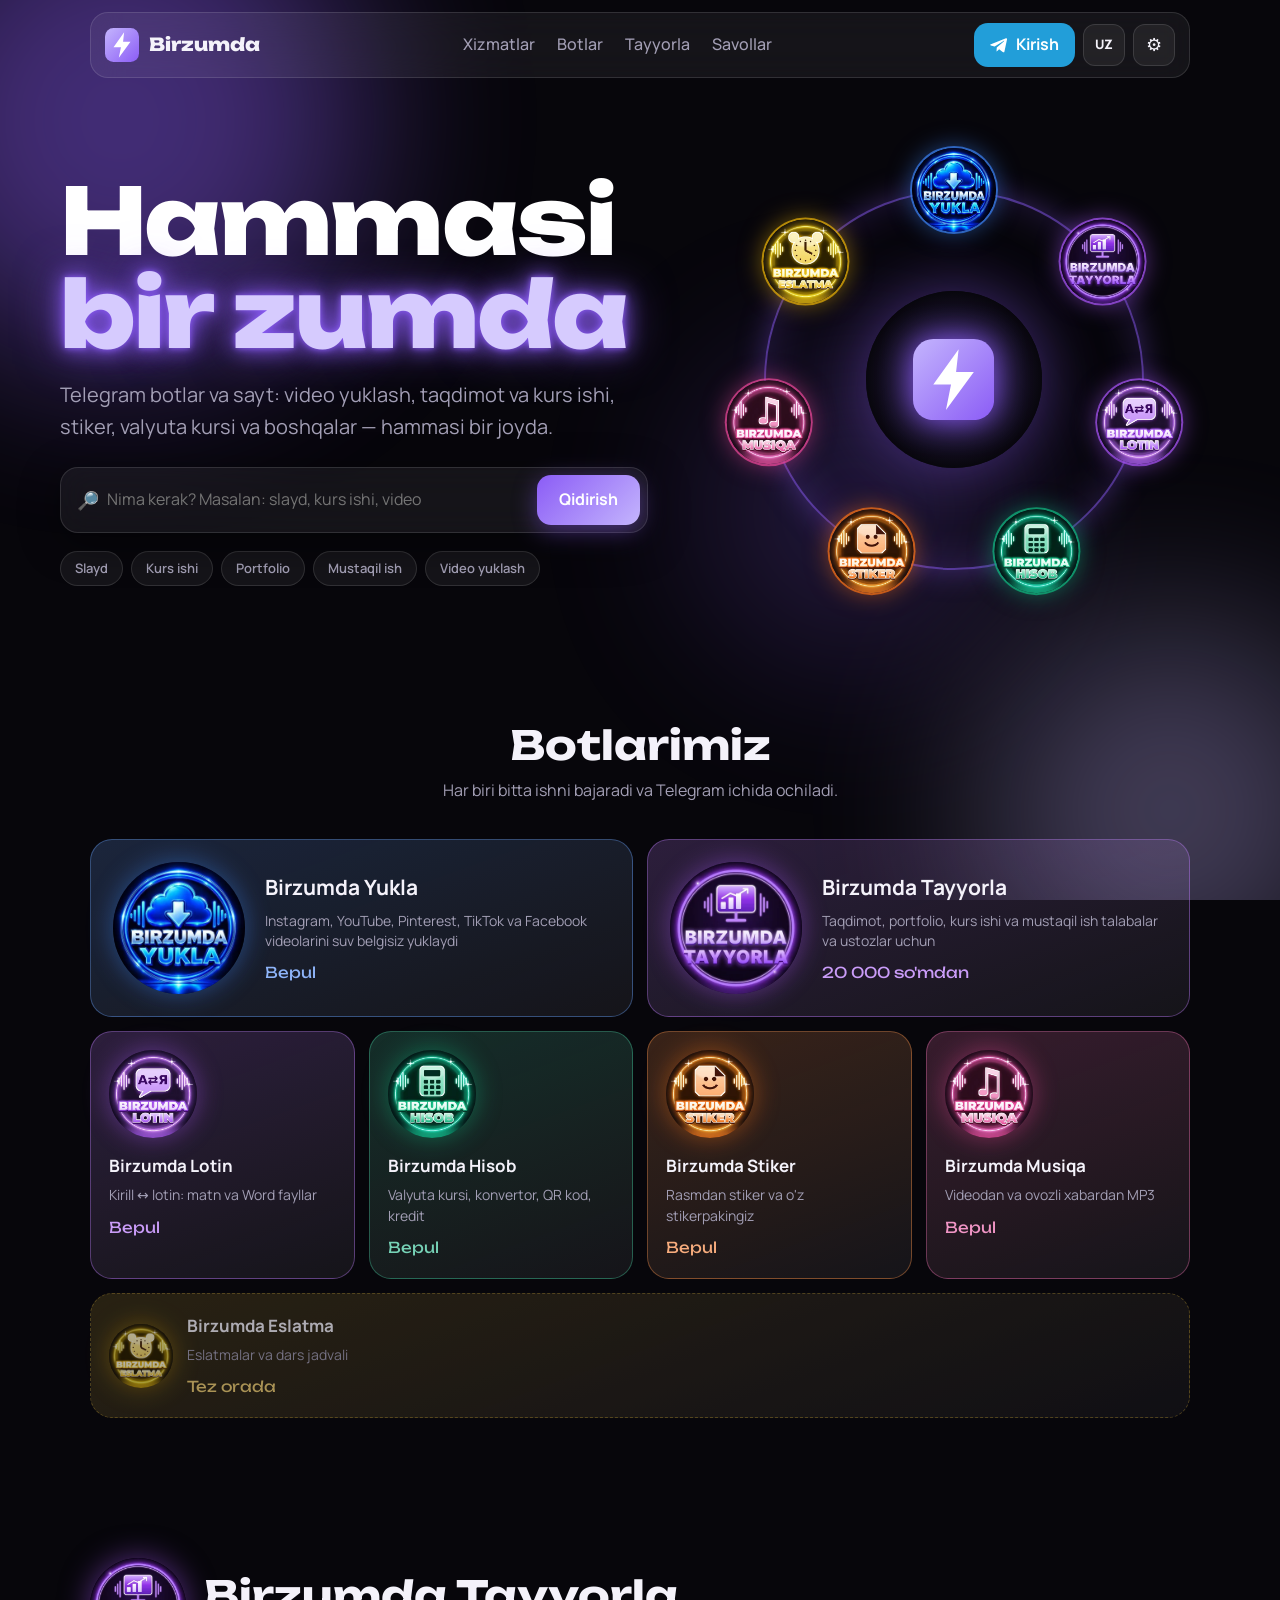
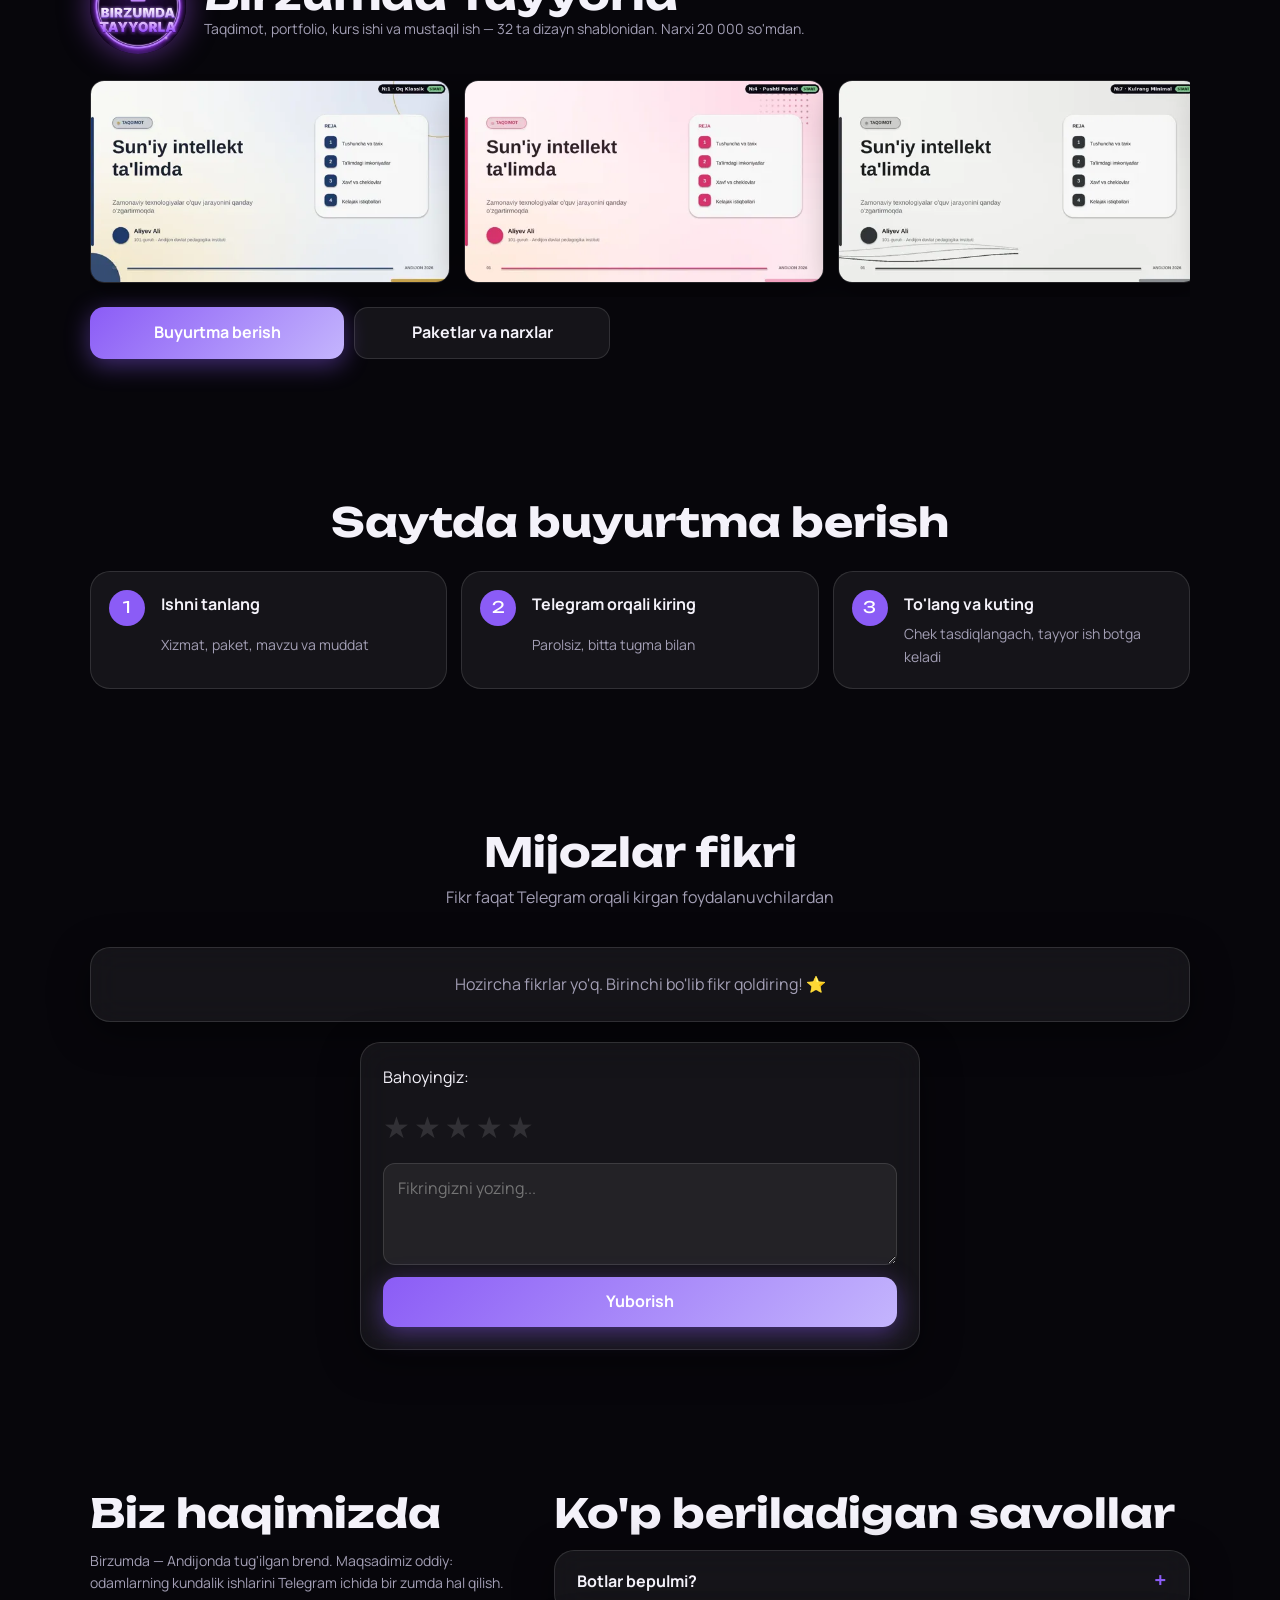
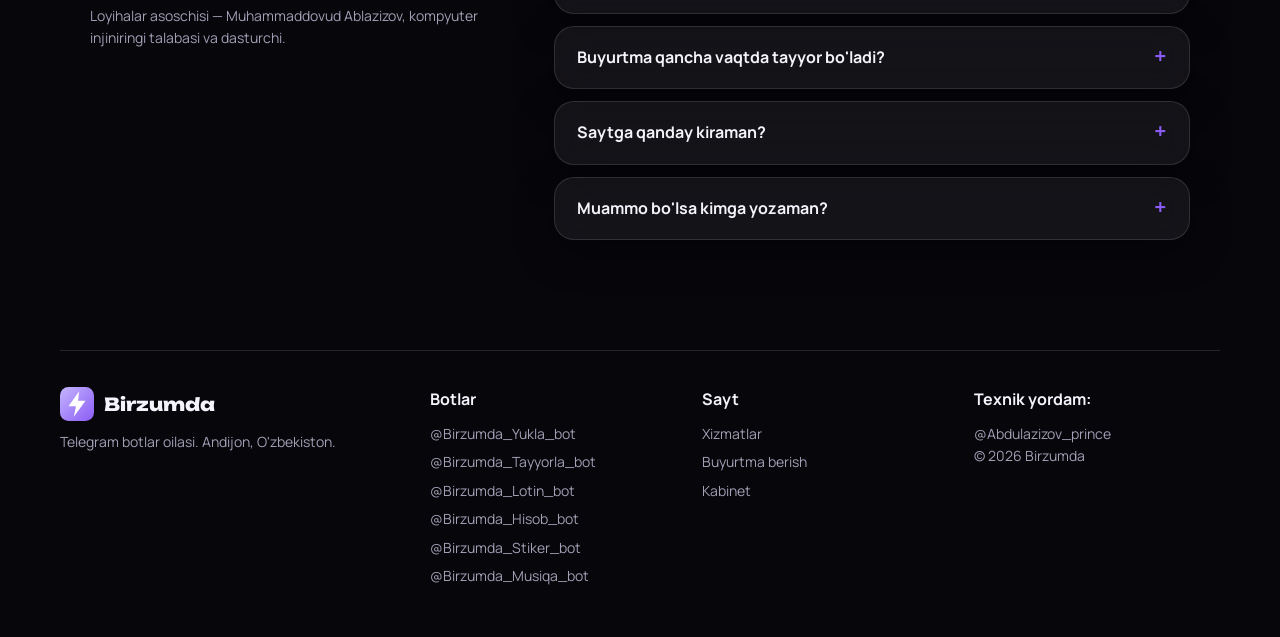
==== commit a5072b7a: "Yangi dizayn: neon vivyeska, botlar orbitasi, botlar devori, Tayyorla shablonlari lentasi, 3 qadam, " ====
--- a/index.html
+++ b/index.html
@@ -53,9 +53,8 @@
     </a>
     <nav class="nav">
       <a href="services.html" data-i18n="nav_services">Xizmatlar</a>
-      <a href="#projects" data-i18n="nav_projects">Loyihalar</a>
-      <a href="#reviews" data-i18n="nav_reviews">Fikrlar</a>
-      <a href="#about" data-i18n="nav_about">Biz haqimizda</a>
+      <a href="#projects" data-i18n="nav_bots">Botlar</a>
+      <a href="#tayyorla">Tayyorla</a>
       <a href="#faq" data-i18n="nav_faq">Savollar</a>
     </nav>
     <div class="header-actions">
@@ -115,114 +114,77 @@
 
   <main id="top">
 
-    <!-- 5. Главный экран -->
-    <section class="hero">
-      <span class="badge reveal" data-i18n="hero_badge">⚡ Telegram botlar oilasi</span>
-      <h1 class="reveal" data-i18n-html="hero_title">Hammasi <span class="grad">bir zumda</span></h1>
-      <p class="hero-sub reveal" data-i18n="hero_sub">Video yuklash, taqdimot va portfolio tayyorlash — barcha loyihalarimiz bir joyda.</p>
-      <!-- Поиск услуг, как поиск домена у Eskiz -->
-      <form class="search-bar reveal" id="heroSearch" autocomplete="off">
-        <span class="search-ic">🔎</span>
-        <input id="heroQ" data-i18n-ph="search_ph" placeholder="Nima kerak? Masalan: slayd, kurs ishi, video">
-        <button class="btn btn-primary" type="submit" data-i18n="search_btn">Qidirish</button>
-        <div class="suggest glass" id="suggest" hidden></div>
-      </form>
-      <div class="quick-tags reveal" id="quickTags"></div>
-
-      <div class="hero-cta reveal">
-        <a href="#projects" class="btn btn-primary" data-i18n="hero_btn">Loyihalarni ko'rish</a>
-        <a href="https://t.me/Abdulazizov_prince" class="btn btn-ghost" target="_blank" rel="noopener" data-i18n="hero_contact">Bog'lanish</a>
-      </div>
-
-      <div class="stats reveal" hidden>
-        <div class="stat glass">
-          <b data-count="users">—</b>
-          <span data-i18n="stat_users">foydalanuvchi</span>
-        </div>
-        <div class="stat glass">
-          <b data-count="downloads">—</b>
-          <span data-i18n="stat_downloads">video yuklandi</span>
-        </div>
-        <div class="stat glass">
-          <b data-count="orders">—</b>
-          <span data-i18n="stat_orders">buyurtma bajarildi</span>
-        </div>
-      </div>
-    </section>
-
-    <!-- 5б. Популярные услуги -->
-    <section class="section" id="popular">
-      <h2 class="reveal" data-i18n="popular_title">Mashhur xizmatlar</h2>
-      <p class="section-sub reveal" data-i18n="popular_sub">Saytning o'zida buyurtma bering — tayyor ish Telegram'ga keladi</p>
-      <div class="svc-grid" id="popularGrid"></div>
-      <div class="center reveal"><a href="services.html" class="btn btn-ghost" data-i18n="all_services">Barcha xizmatlar →</a></div>
-    </section>
-
-    <!-- 6. Проекты -->
+    <!-- 1. Главный экран: неоновая вывеска + орбита ботов -->
+    <section class="hero2">
+      <div class="hero-copy">
+        <h1 class="neon-sign" id="sign"><span data-i18n="h1a">Hammasi</span> <span data-i18n="h1b">bir zumda</span></h1>
+        <p class="hero-sub" data-i18n="hero_sub2">Telegram botlar va sayt: video yuklash, taqdimot va kurs ishi, stiker, valyuta kursi va boshqalar — hammasi bir joyda.</p>
+
+        <form class="search-bar" id="heroSearch" autocomplete="off">
+          <span class="search-ic">🔎</span>
+          <input id="heroQ" data-i18n-ph="search_ph" placeholder="Nima kerak? Masalan: slayd, kurs ishi, video">
+          <button class="btn btn-primary" type="submit" data-i18n="search_btn">Qidirish</button>
+          <div class="suggest glass" id="suggest" hidden></div>
+        </form>
+        <div class="quick-tags" id="quickTags"></div>
+
+        <div class="live" id="live" hidden>
+          <span class="live-pill"><i class="dot"></i><b data-count="users">—</b> <span data-i18n="stat_users">foydalanuvchi</span></span>
+          <span class="live-pill"><b data-count="orders">—</b> <span data-i18n="stat_orders">buyurtma bajarildi</span></span>
+        </div>
+      </div>
+
+      <div class="orbit-wrap">
+        <div class="orbit" id="orbit">
+          <div class="orbit-ring"></div>
+          <div class="core">
+            <svg viewBox="0 0 64 64" class="core-icon"><use href="#logo"/></svg>
+          </div>
+          <div class="orbit-spin" id="orbitSpin"></div>
+        </div>
+        <div class="orbit-card glass" id="orbitCard" hidden></div>
+      </div>
+    </section>
+
+    <!-- 2. Все боты -->
     <section class="section" id="projects">
-      <h2 class="reveal" data-i18n="projects_title">Loyihalarimiz</h2>
-      <p class="section-sub reveal" data-i18n="projects_sub">Har biri — bitta vazifani bir zumda bajaradi</p>
-
-      <div class="cards">
-        <article class="card glass reveal" data-bot="yukla">
-          <div class="card-top">
-            <div class="card-icon">📥</div>
-            <span class="status" data-status="yukla"><i></i><em data-i18n="status_check">Tekshirilmoqda</em></span>
-          </div>
-          <h3>Birzumda Yukla</h3>
-          <p data-i18n="yukla_desc">Instagram, YouTube, Pinterest, TikTok va Facebook'dan videolarni bir zumda yuklab oling.</p>
-          <ul class="features">
-            <li data-i18n="yukla_f1">✓ Suv belgisiz videolar</li>
-            <li data-i18n="yukla_f2">✓ Tez va bepul</li>
-            <li data-i18n="yukla_f3">✓ UZ / RU / EN tillarida</li>
-          </ul>
-          <a class="more-link" href="bot.html#yukla" data-i18n="more">Batafsil: qanday ishlaydi va narxlar →</a>
-          <div class="card-actions">
-            <a href="https://t.me/Birzumda_Yukla_bot" class="btn btn-primary" target="_blank" rel="noopener" data-i18n="open_bot">Botni ochish</a>
-            <button class="mini-btn" data-copy-link="Birzumda_Yukla_bot" aria-label="Copy">📋</button>
-            <button class="mini-btn" data-qr="Birzumda_Yukla_bot" aria-label="QR">🔳</button>
-            <button class="mini-btn" data-share="Birzumda_Yukla_bot" aria-label="Share">📤</button>
-          </div>
-        </article>
-
-        <article class="card glass reveal" data-bot="tayyorla">
-          <div class="card-top">
-            <div class="card-icon">📊</div>
-            <span class="status" data-status="tayyorla"><i></i><em data-i18n="status_check">Tekshirilmoqda</em></span>
-          </div>
-          <h3>Birzumda Tayyorla</h3>
-          <p data-i18n="tayyorla_desc">Taqdimot, portfolio, kurs ishi va mustaqil ish — talabalar va ustozlar uchun.</p>
-          <ul class="features">
-            <li data-i18n="tayyorla_f1">✓ Animatsiyali taqdimotlar</li>
-            <li data-i18n="tayyorla_f2">✓ Tayyor ish darhol keladi</li>
-            <li data-i18n="tayyorla_f3">✓ Haftalik promokodlar</li>
-          </ul>
-          <a class="more-link" href="bot.html#tayyorla" data-i18n="more">Batafsil: qanday ishlaydi va narxlar →</a>
-          <div class="card-actions">
-            <a href="https://t.me/Birzumda_Tayyorla_bot" class="btn btn-primary" target="_blank" rel="noopener" data-i18n="open_bot">Botni ochish</a>
-            <button class="mini-btn" data-copy-link="Birzumda_Tayyorla_bot" aria-label="Copy">📋</button>
-            <button class="mini-btn" data-qr="Birzumda_Tayyorla_bot" aria-label="QR">🔳</button>
-            <button class="mini-btn" data-share="Birzumda_Tayyorla_bot" aria-label="Share">📤</button>
-          </div>
-        </article>
-      </div>
-    </section>
-
-    <!-- 6б. Бесплатные боты Birzumda -->
-    <section class="section" id="tools">
-      <h2 class="reveal" data-i18n="tools_title">Foydali botlar</h2>
-      <p class="section-sub reveal" data-i18n="tools_sub">Bepul, tez va Telegram ichida</p>
-      <div class="svc-grid" id="toolsGrid"></div>
-    </section>
-
-    <!-- 7. Отзывы -->
+      <h2 data-i18n="wall_title">Botlarimiz</h2>
+      <p class="section-sub" data-i18n="wall_sub">Har biri bitta ishni bajaradi va Telegram ichida ochiladi.</p>
+      <div class="wall" id="wall"></div>
+    </section>
+
+    <!-- 3. Витрина Tayyorla: настоящие шаблоны -->
+    <section class="section showcase" id="tayyorla">
+      <div class="show-head">
+        <img src="media/logos/tayyorla.webp" alt="" width="96" height="96" loading="lazy">
+        <div>
+          <h2>Birzumda Tayyorla</h2>
+          <p class="muted" data-i18n="show_sub">Taqdimot, portfolio, kurs ishi va mustaqil ish — 32 ta dizayn shablonidan. Narxi 20 000 so'mdan.</p>
+        </div>
+      </div>
+      <div class="ribbon" id="ribbon" tabindex="0" aria-label="Shablonlar"></div>
+      <div class="row-btns show-actions">
+        <a href="order.html#s-taqdimot" class="btn btn-primary" data-i18n="order_btn">Buyurtma berish</a>
+        <a href="bot.html#tayyorla" class="btn btn-ghost" data-i18n="show_prices">Paketlar va narxlar</a>
+      </div>
+    </section>
+
+    <!-- 4. Как заказать на сайте — это последовательность, поэтому с номерами -->
+    <section class="section" id="how">
+      <h2 data-i18n="how_title">Saytda buyurtma berish</h2>
+      <ol class="how3">
+        <li><b data-i18n="how1">Ishni tanlang</b><span class="muted" data-i18n="how1s">Xizmat, paket, mavzu va muddat</span></li>
+        <li><b data-i18n="how2">Telegram orqali kiring</b><span class="muted" data-i18n="how2s">Parolsiz, bitta tugma bilan</span></li>
+        <li><b data-i18n="how3">To'lang va kuting</b><span class="muted" data-i18n="how3s">Chek tasdiqlangach, tayyor ish botga keladi</span></li>
+      </ol>
+    </section>
+
+    <!-- 5. Отзывы -->
     <section class="section" id="reviews">
-      <h2 class="reveal" data-i18n="reviews_title">Mijozlar fikri</h2>
-      <p class="section-sub reveal" data-i18n="reviews_sub">Fikr faqat Telegram orqali kirgan foydalanuvchilardan</p>
-
+      <h2 data-i18n="reviews_title">Mijozlar fikri</h2>
+      <p class="section-sub" data-i18n="reviews_sub">Fikr faqat Telegram orqali kirgan foydalanuvchilardan</p>
       <div class="reviews" id="reviewsList"></div>
-
-      <form class="review-form glass reveal" id="reviewForm">
+      <form class="review-form glass" id="reviewForm">
         <p data-i18n="your_rating">Bahoyingiz:</p>
         <div class="stars-input" id="starsInput">
           <button type="button" data-star="1">★</button>
@@ -236,35 +198,48 @@
       </form>
     </section>
 
-    <!-- 8. О нас -->
-    <section class="section" id="about">
-      <div class="about glass reveal">
-        <div class="about-icon"><svg viewBox="0 0 64 64" class="logo-icon big"><use href="#logo"/></svg></div>
-        <div>
-          <h2 data-i18n="about_title">Biz haqimizda</h2>
-          <p data-i18n="about_p1">Birzumda — Andijonda tug'ilgan brend. Maqsadimiz oddiy: odamlarning kundalik ishlarini Telegram ichida bir zumda hal qilish.</p>
-          <p data-i18n="about_p2">Loyihalar asoschisi — Muhammaddovud Ablazizov, kompyuter injiniringi talabasi va dasturchi.</p>
-        </div>
-      </div>
-    </section>
-
-    <!-- 9. FAQ -->
-    <section class="section" id="faq">
-      <h2 class="reveal" data-i18n="faq_title">Ko'p beriladigan savollar</h2>
-      <div class="faq">
-        <details class="glass reveal"><summary data-i18n="q1">Botlar bepulmi?</summary><p data-i18n="a1">Birzumda Yukla to'liq bepul. Birzumda Tayyorla'da ishlar tarifga qarab pullik, lekin haftalik promokodlar bor.</p></details>
-        <details class="glass reveal"><summary data-i18n="q2">Buyurtma qancha vaqtda tayyor bo'ladi?</summary><p data-i18n="a2">To'lov tasdiqlangandan so'ng tayyor ish darhol botga yuboriladi.</p></details>
-        <details class="glass reveal"><summary data-i18n="q3">Saytga qanday kiraman?</summary><p data-i18n="a3">"Kirish" tugmasini bosing va Telegram orqali tasdiqlang. Parol kerak emas.</p></details>
-        <details class="glass reveal"><summary data-i18n="q4">Muammo bo'lsa kimga yozaman?</summary><p data-i18n="a4">Texnik yordam: @Abdulazizov_prince</p></details>
+    <!-- 6. О нас + вопросы -->
+    <section class="section two-col" id="faq">
+      <div id="about">
+        <h2 data-i18n="about_title">Biz haqimizda</h2>
+        <p class="muted" data-i18n="about_p1">Birzumda — Andijonda tug'ilgan brend. Maqsadimiz oddiy: odamlarning kundalik ishlarini Telegram ichida bir zumda hal qilish.</p>
+        <p class="muted" data-i18n="about_p2">Loyihalar asoschisi — Muhammaddovud Ablazizov, kompyuter injiniringi talabasi va dasturchi.</p>
+      </div>
+      <div>
+        <h2 data-i18n="faq_title">Ko'p beriladigan savollar</h2>
+        <div class="faq">
+          <details class="glass"><summary data-i18n="q1">Botlar bepulmi?</summary><p data-i18n="a1"></p></details>
+          <details class="glass"><summary data-i18n="q2">Buyurtma qancha vaqtda tayyor bo'ladi?</summary><p data-i18n="a2"></p></details>
+          <details class="glass"><summary data-i18n="q3">Saytga qanday kiraman?</summary><p data-i18n="a3"></p></details>
+          <details class="glass"><summary data-i18n="q4">Muammo bo'lsa kimga yozaman?</summary><p data-i18n="a4"></p></details>
+        </div>
       </div>
     </section>
   </main>
 
-  <!-- 10. Подвал -->
-  <footer class="footer">
-    <div class="brand"><svg viewBox="0 0 64 64" class="logo-icon"><use href="#logo"/></svg><span>Birzumda</span></div>
-    <p><span data-i18n="support">Texnik yordam:</span> <a href="https://t.me/Abdulazizov_prince" target="_blank" rel="noopener">@Abdulazizov_prince</a></p>
-    <p class="muted">© <span id="year"></span> Birzumda</p>
+  <!-- 7. Подвал -->
+  <footer class="footer2">
+    <div class="foot-brand">
+      <div class="brand"><svg viewBox="0 0 64 64" class="logo-icon"><use href="#logo"/></svg><span>Birzumda</span></div>
+      <p class="muted" data-i18n="foot_tag">Telegram botlar oilasi. Andijon, O'zbekiston.</p>
+    </div>
+    <div>
+      <b data-i18n="foot_bots">Botlar</b>
+      <ul id="footBots"></ul>
+    </div>
+    <div>
+      <b data-i18n="foot_site">Sayt</b>
+      <ul>
+        <li><a href="services.html" data-i18n="nav_services">Xizmatlar</a></li>
+        <li><a href="order.html" data-i18n="order_btn">Buyurtma berish</a></li>
+        <li><a href="cabinet.html" data-i18n="cabinet">Kabinet</a></li>
+      </ul>
+    </div>
+    <div>
+      <b data-i18n="support">Texnik yordam:</b>
+      <ul><li><a href="https://t.me/Abdulazizov_prince" target="_blank" rel="noopener">@Abdulazizov_prince</a></li></ul>
+      <p class="muted">© <span id="year"></span> Birzumda</p>
+    </div>
   </footer>
 
   <!-- Кнопка «наверх» с кольцом прогресса -->
--- a/style.css
+++ b/style.css
@@ -533,7 +533,7 @@
   padding: 7px 7px 7px 16px; border-radius: 18px; background: var(--glass); border: 1px solid var(--glass-border);
   backdrop-filter: blur(16px); -webkit-backdrop-filter: blur(16px); box-shadow: var(--shadow); text-align: left; }
 .search-bar:focus-within { border-color: var(--accent); box-shadow: 0 0 0 4px color-mix(in srgb, var(--accent) 22%, transparent), var(--shadow); }
-.search-bar input { flex: 1; min-width: 0; border: none; outline: none; background: none; font: inherit; color: var(--text); font-size: 16px; padding: 8px 0; }
+.search-bar input { flex: 1; width: 100%; min-width: 0; border: none; outline: none; background: none; font: inherit; color: var(--text); font-size: 16px; padding: 8px 0; }
 .search-ic { font-size: 18px; }
 .suggest { position: absolute; left: 0; right: 0; top: calc(100% + 8px); z-index: 30; padding: 6px; display: grid; gap: 2px; background: var(--bg); }
 .sg-row { display: flex; gap: 12px; align-items: center; padding: 10px 12px; border-radius: 12px; }
@@ -593,6 +593,138 @@
 .done-box .big { font-size: 56px; animation: pop .6s ease; }
 .login-box { display: grid; gap: 10px; justify-items: center; text-align: center; }
 
+
+/* ---------- 30. Главная v2: неоновая вывеска и орбита ботов ---------- */
+.hero2 { width: min(1160px, calc(100% - 32px)); margin: 0 auto; padding: 70px 0 40px;
+  display: grid; grid-template-columns: 1.05fr .95fr; gap: 40px; align-items: center; }
+.hero-copy { display: grid; grid-template-columns: minmax(0, 1fr); gap: 18px; min-width: 0; }
+.hero2 > * { min-width: 0; }
+html, body { overflow-x: clip; }
+.settings:not(.open) { visibility: hidden; transition: transform .35s, visibility 0s .35s; }
+.hero-copy .hero-sub { margin: 0; max-width: 34em; text-align: left; }
+.hero-copy .search-bar { margin: 6px 0 0; }
+.hero-copy .quick-tags { justify-content: flex-start; margin: 0; }
+
+/* вывеска: включается один раз при загрузке, потом ровно светится */
+.neon-sign { font-family: var(--font-title); font-weight: 800; line-height: 1.02; letter-spacing: -.02em;
+  font-size: clamp(44px, 7.4vw, 92px); color: #fff; }
+.neon-sign span { display: block; }
+.neon-sign span:last-child { color: color-mix(in srgb, var(--accent-2) 70%, #fff);
+  text-shadow: 0 0 6px var(--accent), 0 0 22px var(--accent), 0 0 48px color-mix(in srgb, var(--accent) 60%, transparent); }
+[data-theme="light"] .neon-sign, [data-theme="sakura"] .neon-sign, [data-theme="holo"] .neon-sign { color: var(--text); }
+[data-theme="light"] .neon-sign span:last-child, [data-theme="sakura"] .neon-sign span:last-child,
+[data-theme="holo"] .neon-sign span:last-child { color: var(--accent); text-shadow: 0 0 18px color-mix(in srgb, var(--accent) 45%, transparent); }
+.neon-sign.on span:last-child { animation: switchOn 1.4s steps(1) both; }
+@keyframes switchOn {
+  0%, 12%, 22%, 30% { opacity: .15; text-shadow: none; }
+  8%, 18%, 26%, 40%, 100% { opacity: 1; }
+}
+
+.live { display: flex; flex-wrap: wrap; gap: 10px; }
+.live-pill { display: inline-flex; align-items: center; gap: 8px; padding: 8px 14px; border-radius: 99px; font-size: 14px;
+  background: var(--glass); border: 1px solid var(--glass-border); color: var(--muted); }
+.live-pill b { color: var(--text); font-family: var(--font-title); }
+.live-pill .dot { width: 8px; height: 8px; border-radius: 50%; background: #22c55e; box-shadow: 0 0 0 0 #22c55e; animation: ping 1.8s infinite; }
+
+.orbit-wrap { position: relative; display: grid; justify-items: center; gap: 14px; }
+.orbit { --r: 190px; --s: 84px; position: relative; width: calc(var(--r) * 2 + var(--s)); aspect-ratio: 1; }
+.orbit-ring { position: absolute; inset: calc(var(--s) / 2); border-radius: 50%;
+  border: 2px solid color-mix(in srgb, var(--accent) 55%, transparent);
+  box-shadow: 0 0 30px color-mix(in srgb, var(--accent) 35%, transparent), inset 0 0 40px color-mix(in srgb, var(--accent) 20%, transparent); }
+.core { position: absolute; inset: 31%; border-radius: 50%; display: grid; place-items: center;
+  background: radial-gradient(circle, color-mix(in srgb, var(--accent) 45%, var(--bg)) 0%, var(--bg) 72%);
+  box-shadow: 0 0 60px color-mix(in srgb, var(--accent) 45%, transparent); }
+.core-icon { width: 46%; height: 46%; filter: drop-shadow(0 0 16px var(--accent)); }
+.orbit-spin { position: absolute; inset: 0; animation: orbit 70s linear infinite; }
+.orbit:hover .orbit-spin, .orbit:focus-within .orbit-spin { animation-play-state: paused; }
+@keyframes orbit { to { transform: rotate(360deg); } }
+.orb { position: absolute; left: 50%; top: 50%; width: var(--s); height: var(--s); margin: calc(var(--s) / -2) 0 0 calc(var(--s) / -2);
+  border-radius: 50%; padding: 0; background: none;
+  transform: rotate(calc(360deg / var(--n) * var(--i))) translateY(calc(var(--r) * -1)) rotate(calc(-360deg / var(--n) * var(--i))); }
+.orb img { width: 100%; height: 100%; border-radius: 50%; display: block; animation: orbit 70s linear infinite reverse;
+  box-shadow: 0 0 0 2px color-mix(in srgb, var(--c) 70%, transparent), 0 0 24px color-mix(in srgb, var(--c) 55%, transparent);
+  transition: box-shadow .25s; }
+.orbit:hover .orb img, .orbit:focus-within .orb img { animation-play-state: paused; }
+.orb.on img, .orb:hover img { box-shadow: 0 0 0 3px #fff, 0 0 34px var(--c); }
+.orb:focus-visible { outline: 3px solid #fff; outline-offset: 4px; }
+.orbit-card { display: flex; align-items: center; gap: 12px; padding: 12px 14px; width: min(420px, 100%);
+  border-color: color-mix(in srgb, var(--c) 55%, transparent); animation: msgIn .3s ease; }
+.orbit-card img { border-radius: 50%; flex-shrink: 0; }
+.orbit-card div { flex: 1; min-width: 0; }
+.orbit-card p { font-size: 13px; line-height: 1.4; }
+.orbit-card .btn { flex-shrink: 0; }
+
+/* стена ботов: два главных бота шире */
+.wall { display: grid; grid-template-columns: repeat(4, 1fr); gap: 14px; }
+.tile { position: relative; display: flex; flex-direction: column; gap: 14px; padding: 18px; border-radius: 22px;
+  background: linear-gradient(160deg, color-mix(in srgb, var(--c) 16%, var(--glass)), var(--glass));
+  border: 1px solid color-mix(in srgb, var(--c) 30%, var(--glass-border)); transition: border-color .25s, transform .25s; }
+.tile:hover { border-color: color-mix(in srgb, var(--c) 70%, transparent); transform: translateY(-3px); }
+.tile:focus-visible { outline: 3px solid var(--c); outline-offset: 3px; }
+.tile img { width: 88px; height: 88px; border-radius: 50%; box-shadow: 0 0 26px color-mix(in srgb, var(--c) 45%, transparent); }
+.tile-body { display: grid; gap: 6px; }
+.tile-body b { font-size: 17px; }
+.tile-body .muted { font-size: 14px; line-height: 1.45; }
+.tile-foot { display: flex; align-items: center; justify-content: space-between; gap: 8px; margin-top: 4px; }
+.price { font-family: var(--font-title); font-size: 15px; color: color-mix(in srgb, var(--c, var(--accent)) 55%, var(--text)); }
+.tile.big { grid-column: span 2; flex-direction: row; align-items: center; gap: 20px; padding: 22px; }
+.tile.big img { width: 132px; height: 132px; flex-shrink: 0; }
+.tile.big b { font-size: 21px; }
+.tile.soon { grid-column: 1 / -1; flex-direction: row; align-items: center; opacity: .7; border-style: dashed; }
+.tile.soon img { width: 64px; height: 64px; }
+
+/* витрина шаблонов Tayyorla — горизонтальная лента */
+.showcase .show-head { display: flex; align-items: center; gap: 18px; margin-bottom: 20px; }
+.showcase .show-head img { border-radius: 50%; box-shadow: 0 0 30px color-mix(in srgb, #a855f7 50%, transparent); }
+.showcase h2 { text-align: left; }
+.ribbon { display: flex; gap: 14px; overflow-x: auto; min-width: 0; max-width: 100%; scroll-snap-type: x mandatory; padding: 6px 2px 14px;
+  scrollbar-width: thin; scrollbar-color: var(--accent) transparent; }
+.ribbon img { width: min(360px, 78vw); height: auto; aspect-ratio: 16 / 9; object-fit: cover; flex-shrink: 0; border-radius: 14px;
+  scroll-snap-align: start; border: 1px solid var(--glass-border); box-shadow: var(--shadow); }
+.ribbon:focus-visible { outline: 2px solid var(--accent); border-radius: 14px; }
+.show-actions { margin-top: 10px; max-width: 520px; }
+
+/* три шага заказа */
+.how3 { list-style: none; counter-reset: h; display: grid; grid-template-columns: repeat(3, 1fr); gap: 14px; margin-top: 26px; }
+.how3 li { counter-increment: h; display: grid; gap: 6px; padding: 20px 20px 20px 70px; position: relative;
+  border-radius: 20px; background: var(--glass); border: 1px solid var(--glass-border); }
+.how3 li::before { content: counter(h); position: absolute; left: 18px; top: 18px; width: 36px; height: 36px; border-radius: 50%;
+  display: grid; place-items: center; font-family: var(--font-title); color: #fff; background: var(--accent); }
+.how3 .muted { font-size: 14px; }
+
+.two-col { display: grid; grid-template-columns: .8fr 1.2fr; gap: 40px; align-items: start; }
+.two-col h2 { text-align: left; margin-bottom: 14px; }
+.two-col .faq { margin: 0; }
+.two-col #about p { margin-bottom: 10px; }
+
+.footer2 { width: min(1160px, calc(100% - 32px)); margin: 40px auto 0; padding: 36px 0 50px; display: grid;
+  grid-template-columns: 1.4fr 1fr 1fr 1fr; gap: 26px; border-top: 1px solid var(--glass-border); }
+.footer2 b { display: block; margin-bottom: 10px; }
+.footer2 ul { list-style: none; display: grid; gap: 6px; font-size: 14px; }
+.footer2 a { color: var(--muted); }
+.footer2 a:hover { color: var(--text); }
+.foot-brand { display: grid; gap: 10px; align-content: start; }
+
+@media (max-width: 960px) {
+  .hero2 { grid-template-columns: 1fr; padding-top: 34px; gap: 26px; }
+  .orbit { --r: 128px; --s: 62px; }
+  .wall { grid-template-columns: 1fr 1fr; }
+  .how3 { grid-template-columns: 1fr; }
+  .two-col { grid-template-columns: 1fr; }
+  .footer2 { grid-template-columns: 1fr 1fr; }
+}
+@media (max-width: 560px) {
+  .wall { grid-template-columns: 1fr; }
+  .tile.big { grid-column: auto; }
+  .tile, .tile.big { flex-direction: row; align-items: center; }
+  .tile img, .tile.big img { width: 72px; height: 72px; }
+  .neon-sign { font-size: clamp(40px, 12vw, 56px); }
+  .search-bar .btn { padding: 10px 14px; }
+}
+@media (prefers-reduced-motion: reduce) {
+  .orbit-spin, .orb img { animation: none !important; }
+}
+
 /* Если человек отключил анимации в системе */
 @media (prefers-reduced-motion: reduce) {
   *, *::before, *::after { animation: none !important; transition: none !important; }
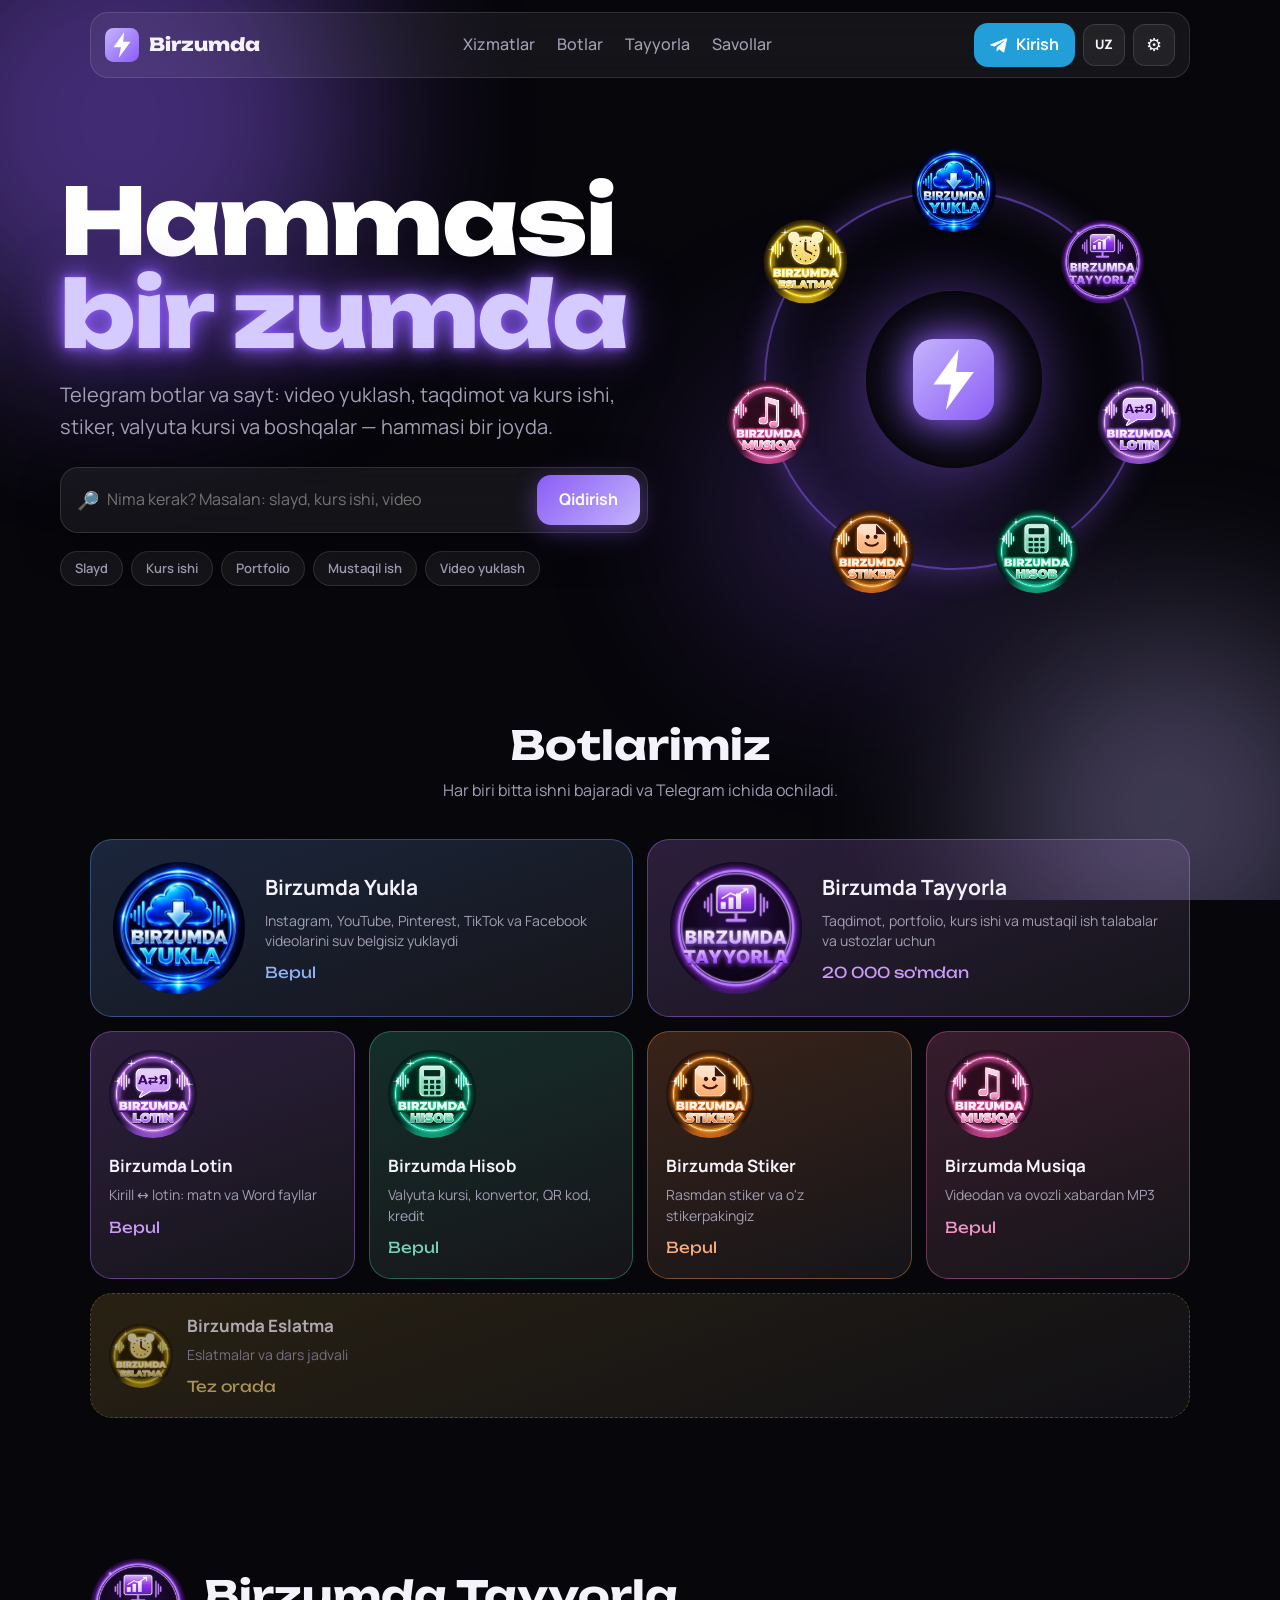
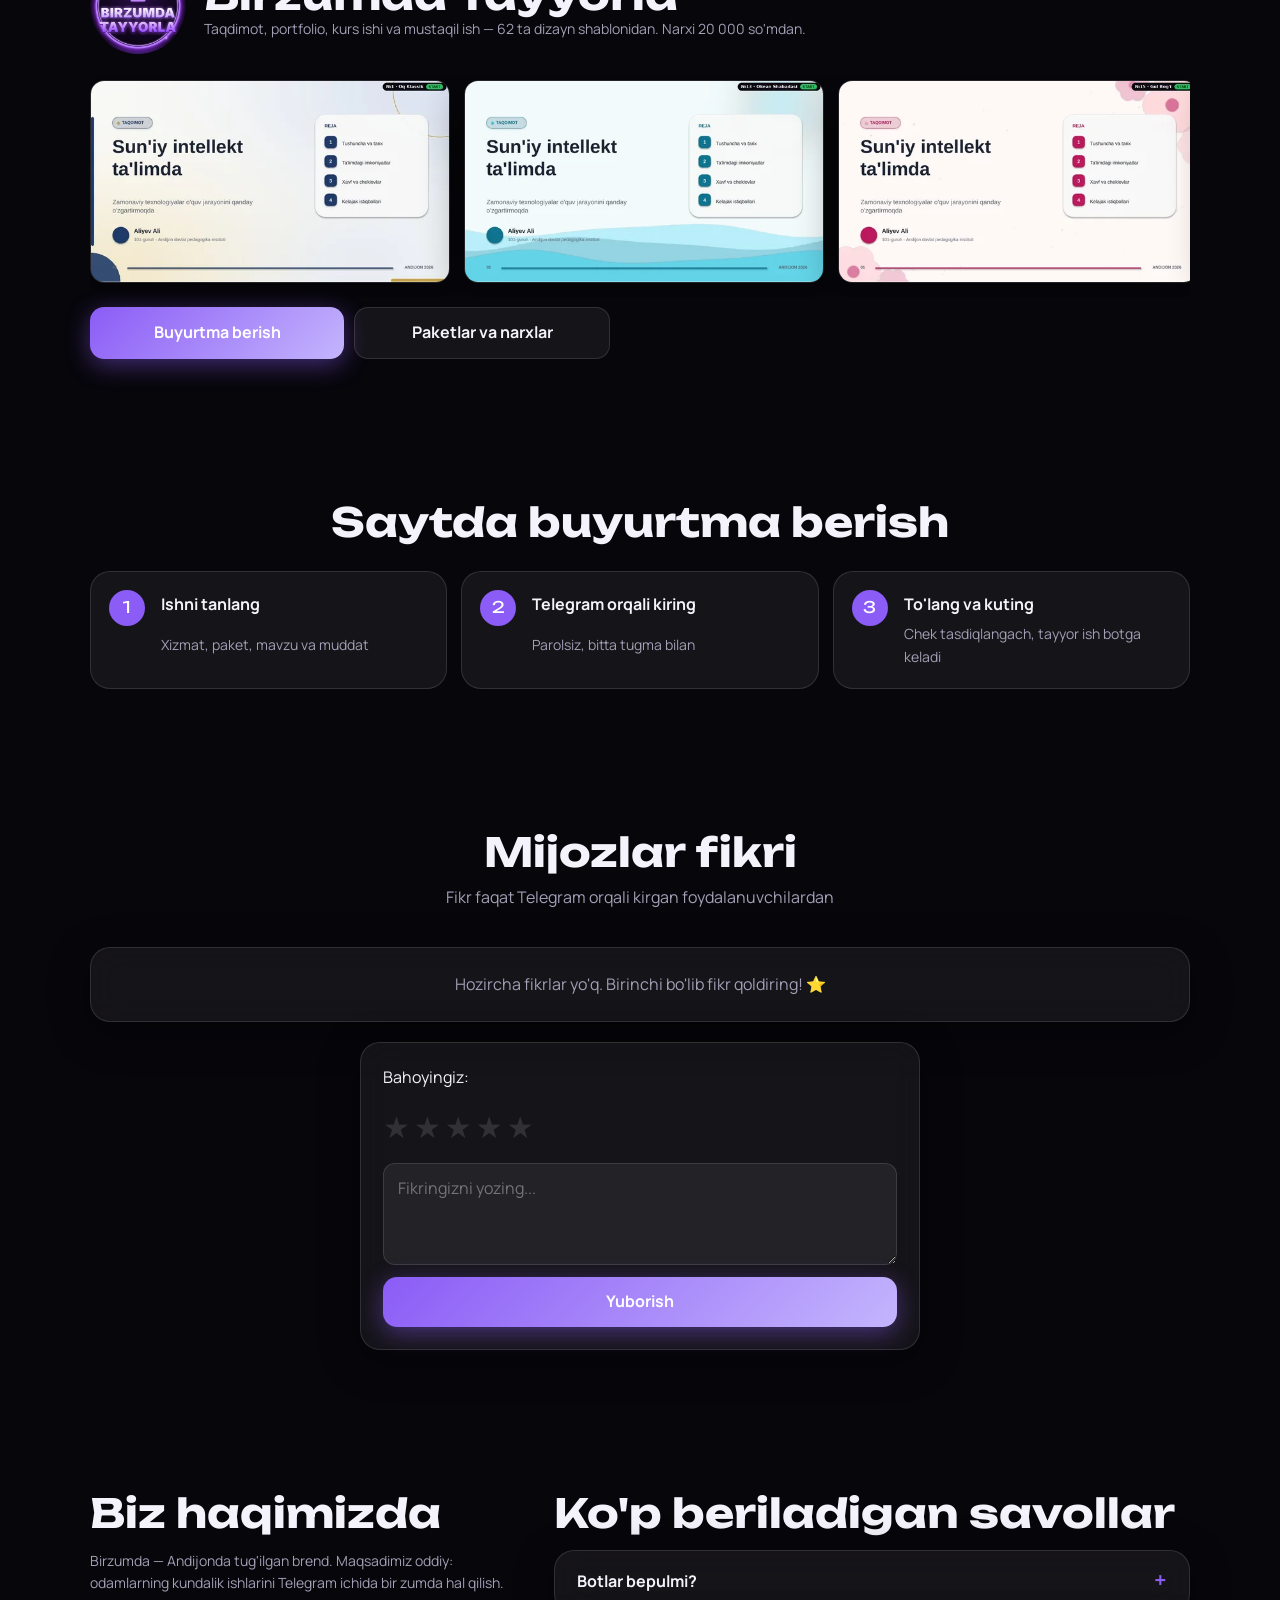
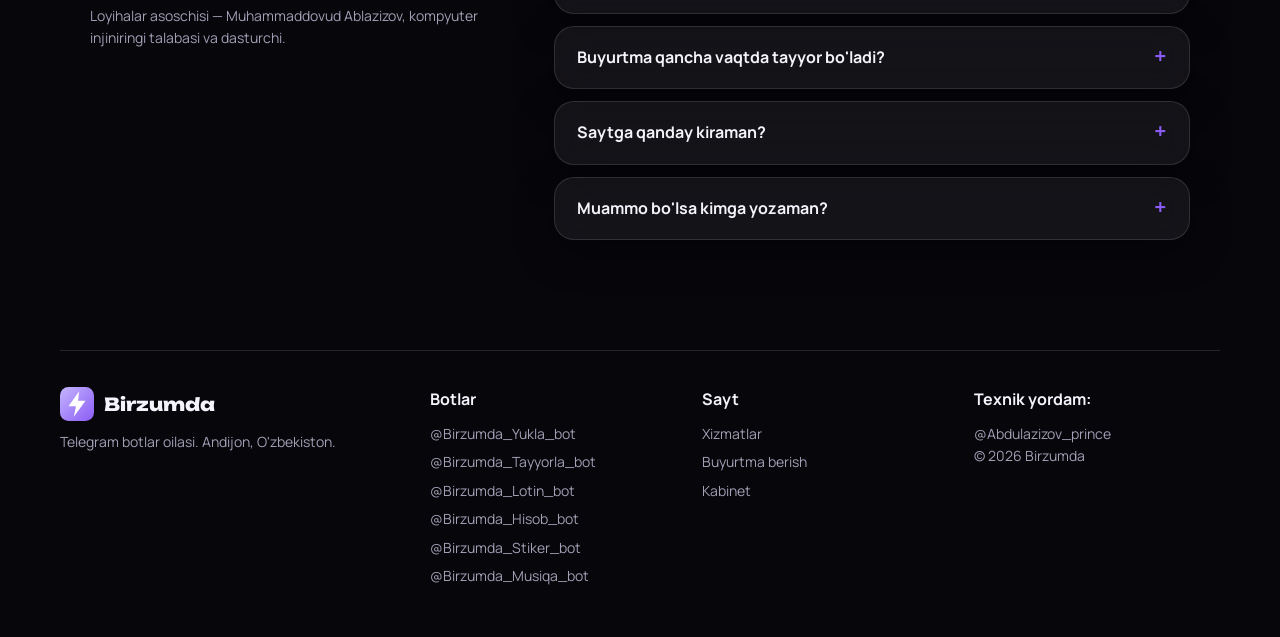
==== commit 753d6cff: "Shablonlar: 62 ta (yangi raqamlash), vitrina yangilandi Co-Authored-By: Claude Opus 5.5 <noreply@ant" ====
--- a/index.html
+++ b/index.html
@@ -159,7 +159,7 @@
         <img src="media/logos/tayyorla.webp" alt="" width="96" height="96" loading="lazy">
         <div>
           <h2>Birzumda Tayyorla</h2>
-          <p class="muted" data-i18n="show_sub">Taqdimot, portfolio, kurs ishi va mustaqil ish — 32 ta dizayn shablonidan. Narxi 20 000 so'mdan.</p>
+          <p class="muted" data-i18n="show_sub">Taqdimot, portfolio, kurs ishi va mustaqil ish — 62 ta dizayn shablonidan. Narxi 20 000 so'mdan.</p>
         </div>
       </div>
       <div class="ribbon" id="ribbon" tabindex="0" aria-label="Shablonlar"></div>
--- a/style.css
+++ b/style.css
@@ -12,7 +12,13 @@
 /* Тёмные темы: общие значения */
 [data-theme="kosmos"], [data-theme="okean"], [data-theme="neon"], [data-theme="qish"],
 [data-theme="lava"], [data-theme="orman"], [data-theme="synth"], [data-theme="rings"], [data-theme="circuit"],
-[data-theme="fire"], [data-theme="hex"], [data-theme="bolt"] {
+[data-theme="fire"], [data-theme="hex"], [data-theme="bolt"], [data-theme="aurora"], [data-theme="matrix"],
+[data-theme="warp"], [data-theme="rain"], [data-theme="lamp"], [data-theme="dna"], [data-theme="galaxy"], [data-theme="party"],
+[data-theme="salyut"], [data-theme="meteor"], [data-theme="tunnel"], [data-theme="radar"], [data-theme="eq"],
+[data-theme="lantern"], [data-theme="gears"], [data-theme="atom"], [data-theme="city"], [data-theme="hilol"],
+[data-theme="sahro"], [data-theme="kofe"], [data-theme="zumrad"], [data-theme="yoqut"], [data-theme="oltin"],
+[data-theme="tun"], [data-theme="marjon"], [data-theme="kaleido"], [data-theme="dengiz"], [data-theme="kapalak"],
+[data-theme="tuynuk"], [data-theme="yurak"], [data-theme="uchqun"], [data-theme="mayatnik"], [data-theme="spiro"], [data-theme="koi"] {
   --text: #f4f2fa; --muted: #a39fb5;
   --glass: rgba(255, 255, 255, 0.06); --glass-border: rgba(255, 255, 255, 0.12);
   --shadow: 0 10px 40px rgba(0, 0, 0, 0.45);
@@ -20,7 +26,8 @@
   color-scheme: dark;
 }
 /* Светлые темы: общие значения */
-[data-theme="light"], [data-theme="sakura"], [data-theme="holo"] {
+[data-theme="light"], [data-theme="sakura"], [data-theme="holo"],
+[data-theme="muz"], [data-theme="limon"], [data-theme="binafsha"], [data-theme="bulut"] {
   --glass: rgba(255, 255, 255, 0.6); --glass-border: rgba(255, 255, 255, 0.9);
   --strong: var(--accent); --blob-op: .25;
   color-scheme: light;
@@ -64,6 +71,53 @@
 [data-theme="holo"] .bg { background: linear-gradient(120deg, #f3f0ff, #e0f7ff, #ffe4f3, #f3f0ff); background-size: 300% 300%; animation: holoBg 14s ease infinite; }
 @keyframes holoBg { 50% { background-position: 100% 50%; } }
 
+/* ===== YANGI: 8 ta jonli tema ===== */
+[data-theme="aurora"] { --bg: #020b14; --accent: #10b981; --accent-2: #a78bfa; --muted: #93b4b0; }   /* qutb shafag'i lentalari */
+[data-theme="matrix"] { --bg: #000a03; --accent: #16a34a; --accent-2: #4ade80; --muted: #86a892; }   /* tushayotgan kod */
+[data-theme="warp"]   { --bg: #00010a; --accent: #6366f1; --accent-2: #c7d2fe; --muted: #a3a8cc; }   /* yulduzlar orasidan uchish */
+[data-theme="rain"]   { --bg: #060b16; --accent: #38bdf8; --accent-2: #bae6fd; --muted: #98aac2; }   /* yomg'ir va tomchilar */
+[data-theme="lamp"]   { --bg: #12020c; --accent: #f43f5e; --accent-2: #fb923c; --muted: #c49aa8; }   /* lava lampa pufaklari */
+[data-theme="dna"]    { --bg: #010d14; --accent: #06b6d4; --accent-2: #f472b6; --muted: #92b1bd; }   /* aylanayotgan DNK */
+[data-theme="galaxy"] { --bg: #05010f; --accent: #a855f7; --accent-2: #f0abfc; --muted: #ac9cc6; }   /* spiral galaktika */
+/* ===== ASOSIY +10 ===== */
+[data-theme="sahro"]  { --bg: #1a1206; --accent: #f59e0b; --accent-2: #fde68a; --muted: #c2ad8a; }
+[data-theme="kofe"]   { --bg: #140c08; --accent: #c2803f; --accent-2: #fcd9a8; --muted: #bba48f; }
+[data-theme="zumrad"] { --bg: #021512; --accent: #10b981; --accent-2: #6ee7b7; --muted: #8fb8aa; }
+[data-theme="yoqut"]  { --bg: #14020a; --accent: #e11d48; --accent-2: #fda4af; --muted: #c49aa6; }
+[data-theme="oltin"]  { --bg: #0f0c05; --accent: #eab308; --accent-2: #fef08a; --muted: #bdb08c; }
+[data-theme="muz"]    { --bg: #eef8ff; --text: #0b1b2b; --muted: #4f6478; --accent: #0284c7; --accent-2: #38bdf8;
+                        --shadow: 0 10px 40px rgba(2, 132, 199, 0.12); }
+[data-theme="limon"]  { --bg: #fbffe8; --text: #1d2408; --muted: #5c6640; --accent: #65a30d; --accent-2: #a3e635;
+                        --shadow: 0 10px 40px rgba(101, 163, 13, 0.14); }
+[data-theme="binafsha"] { --bg: #f6f1ff; --text: #1e1433; --muted: #64587e; --accent: #9333ea; --accent-2: #c084fc;
+                        --shadow: 0 10px 40px rgba(147, 51, 234, 0.12); }
+[data-theme="tun"]    { --bg: #04050d; --accent: #94a3b8; --accent-2: #e2e8f0; --muted: #9aa3b5; }
+[data-theme="marjon"] { --bg: #170708; --accent: #fb7185; --accent-2: #fdba74; --muted: #c6a09d; }
+/* ===== YANGI JONLI +10 ===== */
+[data-theme="kaleido"]  { --bg: #0b0420; --accent: #e879f9; --accent-2: #38bdf8; --muted: #b0a0c8; }
+[data-theme="dengiz"]   { --bg: #00111f; --accent: #0ea5e9; --accent-2: #67e8f9; --muted: #8fb1c4; }
+[data-theme="kapalak"]  { --bg: #140a24; --accent: #a78bfa; --accent-2: #f0abfc; --muted: #b3a3c9; }
+[data-theme="tuynuk"]   { --bg: #0a0400; --accent: #f97316; --accent-2: #fde68a; --muted: #bfa58f; }
+[data-theme="yurak"]    { --bg: #1a0510; --accent: #fb7185; --accent-2: #f9a8d4; --muted: #c79fb1; }
+[data-theme="bulut"]    { --bg: #e0f2fe; --text: #0c1f33; --muted: #4c6178; --accent: #0284c7; --accent-2: #fde047;
+                          --shadow: 0 10px 40px rgba(2, 132, 199, 0.14); }
+[data-theme="uchqun"]   { --bg: #0c0a1d; --accent: #fde047; --accent-2: #f0abfc; --muted: #b0aac4; }
+[data-theme="mayatnik"] { --bg: #03130d; --accent: #34d399; --accent-2: #a7f3d0; --muted: #91b5a5; }
+[data-theme="spiro"]    { --bg: #120617; --accent: #f472b6; --accent-2: #a5b4fc; --muted: #b8a0bd; }
+[data-theme="koi"]      { --bg: #041a24; --accent: #fb923c; --accent-2: #fef3c7; --muted: #94b0ba; }
+/* ===== PREMIUM: yana 10 ta ===== */
+[data-theme="salyut"]  { --bg: #07040f; --accent: #f43f5e; --accent-2: #facc15; --muted: #b9a7b8; }
+[data-theme="meteor"]  { --bg: #030716; --accent: #60a5fa; --accent-2: #e0f2fe; --muted: #9fb0cc; }
+[data-theme="tunnel"]  { --bg: #05000d; --accent: #d946ef; --accent-2: #22d3ee; --muted: #b39fc4; }
+[data-theme="radar"]   { --bg: #010f08; --accent: #22c55e; --accent-2: #bbf7d0; --muted: #8fb39c; }
+[data-theme="eq"]      { --bg: #0b0618; --accent: #8b5cf6; --accent-2: #f472b6; --muted: #ada0c8; }
+[data-theme="lantern"] { --bg: #120a05; --accent: #f97316; --accent-2: #fde68a; --muted: #c8ad96; }
+[data-theme="gears"]   { --bg: #0d0b08; --accent: #d97706; --accent-2: #fcd34d; --muted: #b8a88c; }
+[data-theme="atom"]    { --bg: #02080f; --accent: #0ea5e9; --accent-2: #a5f3fc; --muted: #93aec0; }
+[data-theme="city"]    { --bg: #070616; --accent: #6366f1; --accent-2: #fbbf24; --muted: #a5a3c8; }
+[data-theme="hilol"]   { --bg: #040a1a; --accent: #eab308; --accent-2: #93c5fd; --muted: #a3adc4; }
+[data-theme="party"]  { --bg: #0f0a1e; --accent: #f59e0b; --accent-2: #ec4899; --muted: #b3a6c4; }   /* konfetti */
+
 /* Свой акцентный цвет (если выбран не «Avto») — перекрывает цвет темы */
 [data-accent="purple"] { --accent: #8b5cf6; --accent-2: #c4b5fd; }
 [data-accent="blue"]   { --accent: #3b82f6; --accent-2: #93c5fd; }
@@ -435,6 +489,7 @@
 .reset-btn { color: var(--muted); font-weight: 600; text-decoration: underline; justify-self: start; }
 
 /* Лёгкий режим: без живого фона */
+.lite .orb .float, .lite .tile img { animation: none; }
 .lite .blob { animation: none; }
 .lite #particles { display: none; }
 
@@ -611,9 +666,9 @@
 .neon-sign span { display: block; }
 .neon-sign span:last-child { color: color-mix(in srgb, var(--accent-2) 70%, #fff);
   text-shadow: 0 0 6px var(--accent), 0 0 22px var(--accent), 0 0 48px color-mix(in srgb, var(--accent) 60%, transparent); }
-[data-theme="light"] .neon-sign, [data-theme="sakura"] .neon-sign, [data-theme="holo"] .neon-sign { color: var(--text); }
+[data-theme="light"] .neon-sign, [data-theme="sakura"] .neon-sign, [data-theme="holo"] .neon-sign, [data-theme="muz"] .neon-sign, [data-theme="limon"] .neon-sign, [data-theme="binafsha"] .neon-sign, [data-theme="bulut"] .neon-sign { color: var(--text); }
 [data-theme="light"] .neon-sign span:last-child, [data-theme="sakura"] .neon-sign span:last-child,
-[data-theme="holo"] .neon-sign span:last-child { color: var(--accent); text-shadow: 0 0 18px color-mix(in srgb, var(--accent) 45%, transparent); }
+[data-theme="holo"] .neon-sign span:last-child, [data-theme="muz"] .neon-sign span:last-child, [data-theme="limon"] .neon-sign span:last-child, [data-theme="binafsha"] .neon-sign span:last-child, [data-theme="bulut"] .neon-sign span:last-child { color: var(--accent); text-shadow: 0 0 18px color-mix(in srgb, var(--accent) 45%, transparent); }
 .neon-sign.on span:last-child { animation: switchOn 1.4s steps(1) both; }
 @keyframes switchOn {
   0%, 12%, 22%, 30% { opacity: .15; text-shadow: none; }
@@ -635,17 +690,24 @@
   background: radial-gradient(circle, color-mix(in srgb, var(--accent) 45%, var(--bg)) 0%, var(--bg) 72%);
   box-shadow: 0 0 60px color-mix(in srgb, var(--accent) 45%, transparent); }
 .core-icon { width: 46%; height: 46%; filter: drop-shadow(0 0 16px var(--accent)); }
-.orbit-spin { position: absolute; inset: 0; animation: orbit 70s linear infinite; }
+.orbit-spin { position: absolute; inset: 0; animation: orbit 36s linear infinite; }
 .orbit:hover .orbit-spin, .orbit:focus-within .orbit-spin { animation-play-state: paused; }
 @keyframes orbit { to { transform: rotate(360deg); } }
 .orb { position: absolute; left: 50%; top: 50%; width: var(--s); height: var(--s); margin: calc(var(--s) / -2) 0 0 calc(var(--s) / -2);
   border-radius: 50%; padding: 0; background: none;
   transform: rotate(calc(360deg / var(--n) * var(--i))) translateY(calc(var(--r) * -1)) rotate(calc(-360deg / var(--n) * var(--i))); }
-.orb img { width: 100%; height: 100%; border-radius: 50%; display: block; animation: orbit 70s linear infinite reverse;
-  box-shadow: 0 0 0 2px color-mix(in srgb, var(--c) 70%, transparent), 0 0 24px color-mix(in srgb, var(--c) 55%, transparent);
-  transition: box-shadow .25s; }
-.orbit:hover .orb img, .orbit:focus-within .orb img { animation-play-state: paused; }
-.orb.on img, .orb:hover img { box-shadow: 0 0 0 3px #fff, 0 0 34px var(--c); }
+.orb .float { display: block; width: 100%; height: 100%; animation: bob 3.2s ease-in-out infinite;
+  animation-delay: calc(var(--i) * -0.45s); }
+.orb img { width: 100%; height: 100%; border-radius: 50%; display: block;
+  animation: orbit 36s linear infinite reverse, glowPulse 2.6s ease-in-out infinite;
+  animation-delay: 0s, calc(var(--i) * -0.37s); }
+@keyframes bob { 0%, 100% { transform: translateY(-7px) scale(1); } 50% { transform: translateY(7px) scale(1.06); } }
+@keyframes glowPulse {
+  0%, 100% { box-shadow: 0 0 0 2px color-mix(in srgb, var(--c) 70%, transparent), 0 0 16px color-mix(in srgb, var(--c) 45%, transparent); }
+  50% { box-shadow: 0 0 0 3px var(--c), 0 0 38px var(--c); }
+}
+.orbit:hover .orb img, .orbit:focus-within .orb img, .orbit:hover .float { animation-play-state: paused; }
+.orb.on img, .orb:hover img { animation-name: orbit, none; box-shadow: 0 0 0 3px #fff, 0 0 40px var(--c); }
 .orb:focus-visible { outline: 3px solid #fff; outline-offset: 4px; }
 .orbit-card { display: flex; align-items: center; gap: 12px; padding: 12px 14px; width: min(420px, 100%);
   border-color: color-mix(in srgb, var(--c) 55%, transparent); animation: msgIn .3s ease; }
@@ -661,7 +723,9 @@
   border: 1px solid color-mix(in srgb, var(--c) 30%, var(--glass-border)); transition: border-color .25s, transform .25s; }
 .tile:hover { border-color: color-mix(in srgb, var(--c) 70%, transparent); transform: translateY(-3px); }
 .tile:focus-visible { outline: 3px solid var(--c); outline-offset: 3px; }
-.tile img { width: 88px; height: 88px; border-radius: 50%; box-shadow: 0 0 26px color-mix(in srgb, var(--c) 45%, transparent); }
+.tile img { width: 88px; height: 88px; border-radius: 50%; animation: bob 3.6s ease-in-out infinite, glowPulse 3s ease-in-out infinite; }
+.tile:nth-child(2n) img { animation-delay: -1.2s, -0.8s; }
+.tile:nth-child(3n) img { animation-delay: -2.1s, -1.6s; }
 .tile-body { display: grid; gap: 6px; }
 .tile-body b { font-size: 17px; }
 .tile-body .muted { font-size: 14px; line-height: 1.45; }
@@ -675,7 +739,7 @@
 
 /* витрина шаблонов Tayyorla — горизонтальная лента */
 .showcase .show-head { display: flex; align-items: center; gap: 18px; margin-bottom: 20px; }
-.showcase .show-head img { border-radius: 50%; box-shadow: 0 0 30px color-mix(in srgb, #a855f7 50%, transparent); }
+.showcase .show-head img { --c: #a855f7; border-radius: 50%; animation: bob 3.4s ease-in-out infinite, glowPulse 2.8s ease-in-out infinite; }
 .showcase h2 { text-align: left; }
 .ribbon { display: flex; gap: 14px; overflow-x: auto; min-width: 0; max-width: 100%; scroll-snap-type: x mandatory; padding: 6px 2px 14px;
   scrollbar-width: thin; scrollbar-color: var(--accent) transparent; }
@@ -730,3 +794,40 @@
   *, *::before, *::after { animation: none !important; transition: none !important; }
   .reveal { opacity: 1; transform: none; }
 }
+
+/* ---------- 31. Вход без номера: окно ожидания ---------- */
+.ql-btn, .ql-sheet .btn-tg { display: inline-flex; align-items: center; justify-content: center; gap: 8px; }
+.ql-btn span, .ql-sheet .btn-tg span { display: inline !important; }
+.ql-btn { padding: 13px 22px; font-size: 1rem; }
+.ql-hint { margin-top: 8px; font-size: .85rem; }
+.ql-sheet { position: fixed; inset: 0; z-index: 120; display: grid; place-items: center; padding: 20px;
+  background: rgba(0, 0, 0, .55); backdrop-filter: blur(6px); opacity: 0; transition: opacity .25s; }
+.ql-sheet.on { opacity: 1; }
+.ql-card { width: min(360px, 100%); padding: 28px 22px 18px; border-radius: 24px; text-align: center;
+  display: grid; gap: 14px; justify-items: center; transform: translateY(18px) scale(.97); transition: transform .3s; }
+.ql-sheet.on .ql-card { transform: none; }
+.ql-orb { width: 74px; height: 74px; border-radius: 50%; display: grid; place-items: center; color: #fff;
+  background: #229ed9; box-shadow: 0 0 0 0 rgba(34, 158, 217, .6); animation: qlPing 1.8s ease-out infinite; }
+.ql-orb svg { width: 38px; height: 38px; }
+@keyframes qlPing { 70% { box-shadow: 0 0 0 22px rgba(34, 158, 217, 0); } 100% { box-shadow: 0 0 0 0 rgba(34, 158, 217, 0); } }
+.ql-msg { font-size: 1.05rem; line-height: 1.4; }
+.ql-dots { display: flex; gap: 6px; }
+.ql-dots i { width: 8px; height: 8px; border-radius: 50%; background: var(--accent); animation: qlDot 1.2s infinite; }
+.ql-dots i:nth-child(2) { animation-delay: .15s; } .ql-dots i:nth-child(3) { animation-delay: .3s; }
+@keyframes qlDot { 0%, 80%, 100% { opacity: .25; transform: scale(.8); } 40% { opacity: 1; transform: scale(1.15); } }
+.ql-open { width: 100%; padding: 12px; }
+@media (prefers-reduced-motion: reduce) { .ql-orb, .ql-dots i { animation: none; } }
+
+/* ---------- 32. PREMIUM tema kartalari: oltin yaltiroq ramka ---------- */
+.theme-group b.prem { background: linear-gradient(110deg, #b45309, #fde68a 45%, #f59e0b 55%, #b45309);
+  background-size: 220% 100%; color: #1c1206; animation: premShine 3s linear infinite; }
+.theme-card.prem { position: relative; isolation: isolate; }
+.theme-card.prem::after { content: ''; position: absolute; inset: 0; border-radius: inherit; padding: 2px; pointer-events: none;
+  background: conic-gradient(from var(--ang, 0deg), #fde68a, #f59e0b, #ec4899, #8b5cf6, #22d3ee, #fde68a);
+  -webkit-mask: linear-gradient(#000 0 0) content-box, linear-gradient(#000 0 0); -webkit-mask-composite: xor; mask-composite: exclude;
+  animation: premSpin 4s linear infinite; }
+@property --ang { syntax: '<angle>'; initial-value: 0deg; inherits: false; }
+@keyframes premSpin { to { --ang: 360deg; } }
+@keyframes premShine { to { background-position: -220% 0; } }
+.lite .theme-card.prem::after, .lite .theme-group b.prem { animation: none; }
+@media (prefers-reduced-motion: reduce) { .theme-card.prem::after, .theme-group b.prem { animation: none; } }
